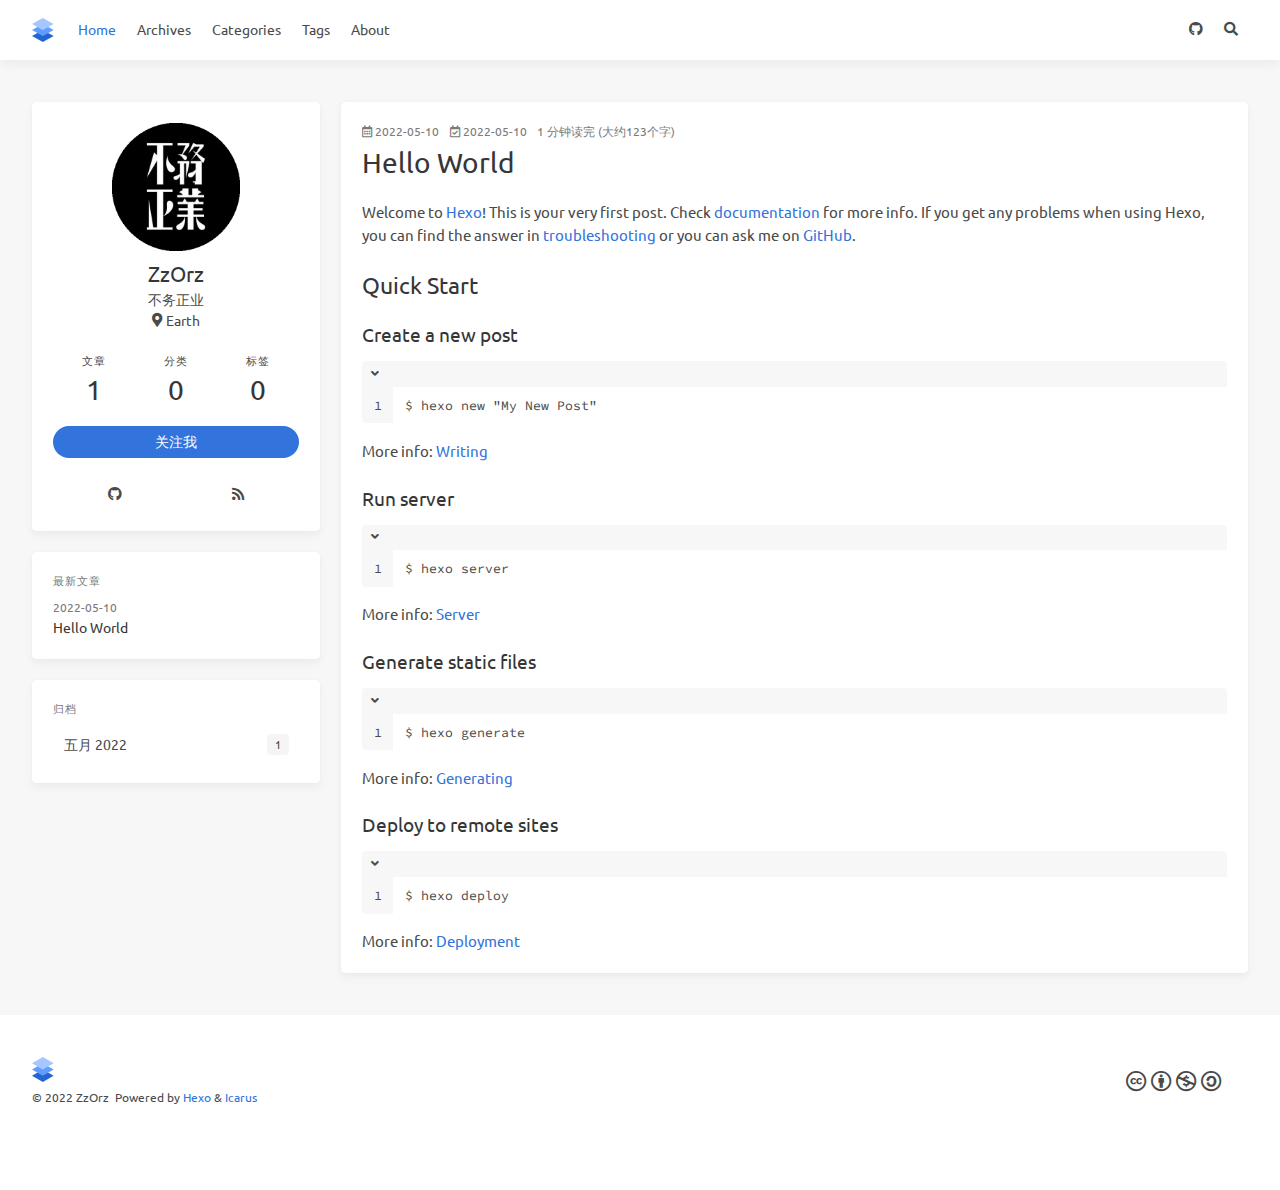
==== index.html @ 0574f5ba "Site updated: 2022-05-11 13:56:56" ====
<!doctype html>
<html lang="zh"><head><meta charset="utf-8"><meta name="viewport" content="width=device-width, initial-scale=1, maximum-scale=1"><meta><title>ZzOrz&#039;s Blog</title><link rel="manifest" href="/manifest.json"><meta name="application-name" content="ZzOrz&#039;s Blog"><meta name="msapplication-TileImage" content="/img/favicon.svg"><meta name="apple-mobile-web-app-capable" content="yes"><meta name="apple-mobile-web-app-title" content="ZzOrz&#039;s Blog"><meta name="apple-mobile-web-app-status-bar-style" content="default"><meta property="og:type" content="blog"><meta property="og:title" content="ZzOrz&#039;s Blog"><meta property="og:url" content="https://0xzzorz.github.io/"><meta property="og:site_name" content="ZzOrz&#039;s Blog"><meta property="og:locale" content="zh_CN"><meta property="og:image" content="https://0xzzorz.github.io/img/og_image.png"><meta property="article:author" content="ZzOrz"><meta property="twitter:card" content="summary"><meta property="twitter:image" content="/img/og_image.png"><script type="application/ld+json">{"@context":"https://schema.org","@type":"BlogPosting","mainEntityOfPage":{"@type":"WebPage","@id":"https://0xZzOrz.github.io"},"headline":"ZzOrz's Blog","image":["https://0xzzorz.github.io/img/og_image.png"],"author":{"@type":"Person","name":"ZzOrz"},"publisher":{"@type":"Organization","name":"ZzOrz's Blog","logo":{"@type":"ImageObject","url":"https://0xzzorz.github.io/img/logo.svg"}},"description":""}</script><link rel="icon" href="/img/favicon.svg"><link rel="stylesheet" href="https://cdnjs.loli.net/ajax/libs/font-awesome/5.15.2/css/all.min.css"><link rel="stylesheet" href="https://cdnjs.loli.net/ajax/libs/highlight.js/9.12.0/styles/atom-one-light.min.css"><link rel="stylesheet" href="https://fonts.loli.net/css2?family=Ubuntu:wght@400;600&amp;family=Source+Code+Pro"><link rel="stylesheet" href="/css/default.css"><style>body>.footer,body>.navbar,body>.section{opacity:0}</style><!--!--><!--!--><!--!--><!--!--><link rel="stylesheet" href="https://cdnjs.loli.net/ajax/libs/cookieconsent/3.1.1/cookieconsent.min.css"><link rel="stylesheet" href="https://cdnjs.loli.net/ajax/libs/lightgallery/1.10.0/css/lightgallery.min.css"><link rel="stylesheet" href="https://cdnjs.loli.net/ajax/libs/justifiedGallery/3.8.1/css/justifiedGallery.min.css"><!--!--><!--!--><style>.pace{-webkit-pointer-events:none;pointer-events:none;-webkit-user-select:none;-moz-user-select:none;user-select:none}.pace-inactive{display:none}.pace .pace-progress{background:#3273dc;position:fixed;z-index:2000;top:0;right:100%;width:100%;height:2px}</style><script src="https://cdnjs.loli.net/ajax/libs/pace/1.2.4/pace.min.js"></script><!--!--><!--!--><!-- hexo injector head_end start --><script>
  (function () {
      function switchTab() {
          if (!location.hash) {
            return;
          }
          Array
              .from(document.querySelectorAll('.tab-content'))
              .forEach($tab => {
                  $tab.classList.add('is-hidden');
              });
          Array
              .from(document.querySelectorAll('.tabs li'))
              .forEach($tab => {
                  $tab.classList.remove('is-active');
              });
          const $activeTab = document.querySelector(location.hash);
          if ($activeTab) {
              $activeTab.classList.remove('is-hidden');
          }
          const $tabMenu = document.querySelector(`a[href="${location.hash}"]`);
          if ($tabMenu) {
              $tabMenu.parentElement.classList.add('is-active');
          }
      }
      switchTab();
      window.addEventListener('hashchange', switchTab, false);
  })();
  </script><!-- hexo injector head_end end --><meta name="generator" content="Hexo 6.1.0"></head><body class="is-3-column"><nav class="navbar navbar-main"><div class="container navbar-container"><div class="navbar-brand justify-content-center"><a class="navbar-item navbar-logo" href="/"><img src="/img/logo.svg" alt="ZzOrz&#039;s Blog" height="28"></a></div><div class="navbar-menu"><div class="navbar-start"><a class="navbar-item is-active" href="/">Home</a><a class="navbar-item" href="/archives">Archives</a><a class="navbar-item" href="/categories">Categories</a><a class="navbar-item" href="/tags">Tags</a><a class="navbar-item" href="/about">About</a></div><div class="navbar-end"><a class="navbar-item" target="_blank" rel="noopener" title="Download on GitHub" href="https://github.com/0xZzOrz"><i class="fab fa-github"></i></a><a class="navbar-item search" title="搜索" href="javascript:;"><i class="fas fa-search"></i></a></div></div></div></nav><section class="section"><div class="container"><div class="columns"><div class="column order-2 column-main is-8-tablet is-8-desktop is-9-widescreen"><div class="card"><article class="card-content article" role="article"><div class="article-meta is-size-7 is-uppercase level is-mobile"><div class="level-left"><span class="level-item"><i class="far fa-calendar-alt"> </i><time dateTime="${date_xml(page.date)}" title="${date_xml(page.date)}">2022-05-10</time></span><span class="level-item is-hidden-mobile"><i class="far fa-calendar-check"> </i><time dateTime="${date_xml(page.updated)}" title="${date_xml(page.updated)}">2022-05-10</time></span><span class="level-item">1 分钟读完 (大约123个字)</span></div></div><h1 class="title is-3 is-size-4-mobile"><a class="link-muted" href="/2022/05/10/hello-world/">Hello World</a></h1><div class="content"><p>Welcome to <a target="_blank" rel="noopener" href="https://hexo.io/">Hexo</a>! This is your very first post. Check <a target="_blank" rel="noopener" href="https://hexo.io/docs/">documentation</a> for more info. If you get any problems when using Hexo, you can find the answer in <a target="_blank" rel="noopener" href="https://hexo.io/docs/troubleshooting.html">troubleshooting</a> or you can ask me on <a target="_blank" rel="noopener" href="https://github.com/hexojs/hexo/issues">GitHub</a>.</p>
<h2 id="Quick-Start"><a href="#Quick-Start" class="headerlink" title="Quick Start"></a>Quick Start</h2><h3 id="Create-a-new-post"><a href="#Create-a-new-post" class="headerlink" title="Create a new post"></a>Create a new post</h3><figure class="highlight bash"><table><tr><td class="gutter"><pre><span class="line">1</span><br></pre></td><td class="code"><pre><span class="line">$ hexo new <span class="string">&quot;My New Post&quot;</span></span><br></pre></td></tr></table></figure>

<p>More info: <a target="_blank" rel="noopener" href="https://hexo.io/docs/writing.html">Writing</a></p>
<h3 id="Run-server"><a href="#Run-server" class="headerlink" title="Run server"></a>Run server</h3><figure class="highlight bash"><table><tr><td class="gutter"><pre><span class="line">1</span><br></pre></td><td class="code"><pre><span class="line">$ hexo server</span><br></pre></td></tr></table></figure>

<p>More info: <a target="_blank" rel="noopener" href="https://hexo.io/docs/server.html">Server</a></p>
<h3 id="Generate-static-files"><a href="#Generate-static-files" class="headerlink" title="Generate static files"></a>Generate static files</h3><figure class="highlight bash"><table><tr><td class="gutter"><pre><span class="line">1</span><br></pre></td><td class="code"><pre><span class="line">$ hexo generate</span><br></pre></td></tr></table></figure>

<p>More info: <a target="_blank" rel="noopener" href="https://hexo.io/docs/generating.html">Generating</a></p>
<h3 id="Deploy-to-remote-sites"><a href="#Deploy-to-remote-sites" class="headerlink" title="Deploy to remote sites"></a>Deploy to remote sites</h3><figure class="highlight bash"><table><tr><td class="gutter"><pre><span class="line">1</span><br></pre></td><td class="code"><pre><span class="line">$ hexo deploy</span><br></pre></td></tr></table></figure>

<p>More info: <a target="_blank" rel="noopener" href="https://hexo.io/docs/one-command-deployment.html">Deployment</a></p>
</div></article></div></div><div class="column column-left is-4-tablet is-4-desktop is-3-widescreen  order-1"><div class="card widget" data-type="profile"><div class="card-content"><nav class="level"><div class="level-item has-text-centered flex-shrink-1"><div><figure class="image is-128x128 mx-auto mb-2"><img class="avatar" src="/img/avatar.png" alt="ZzOrz"></figure><p class="title is-size-4 is-block" style="line-height:inherit;">ZzOrz</p><p class="is-size-6 is-block">不务正业</p><p class="is-size-6 is-flex justify-content-center"><i class="fas fa-map-marker-alt mr-1"></i><span>Earth</span></p></div></div></nav><nav class="level is-mobile"><div class="level-item has-text-centered is-marginless"><div><p class="heading">文章</p><a href="/archives"><p class="title">1</p></a></div></div><div class="level-item has-text-centered is-marginless"><div><p class="heading">分类</p><a href="/categories"><p class="title">0</p></a></div></div><div class="level-item has-text-centered is-marginless"><div><p class="heading">标签</p><a href="/tags"><p class="title">0</p></a></div></div></nav><div class="level"><a class="level-item button is-primary is-rounded" href="https://github.com/ppoffice" target="_blank" rel="noopener">关注我</a></div><div class="level is-mobile is-multiline"><a class="level-item button is-transparent is-marginless" target="_blank" rel="noopener" title="Github" href="https://github.com/ppoffice"><i class="fab fa-github"></i></a><a class="level-item button is-transparent is-marginless" target="_blank" rel="noopener" title="RSS" href="/"><i class="fas fa-rss"></i></a></div></div></div><!--!--><!--!--><div class="card widget" data-type="recent-posts"><div class="card-content"><h3 class="menu-label">最新文章</h3><article class="media"><div class="media-content"><p class="date"><time dateTime="2022-05-10T03:17:18.511Z">2022-05-10</time></p><p class="title"><a href="/2022/05/10/hello-world/">Hello World</a></p></div></article></div></div><div class="card widget" data-type="archives"><div class="card-content"><div class="menu"><h3 class="menu-label">归档</h3><ul class="menu-list"><li><a class="level is-mobile" href="/archives/2022/05/"><span class="level-start"><span class="level-item">五月 2022</span></span><span class="level-end"><span class="level-item tag">1</span></span></a></li></ul></div></div></div><!--!--></div><!--!--></div></div></section><footer class="footer"><div class="container"><div class="level"><div class="level-start"><a class="footer-logo is-block mb-2" href="/"><img src="/img/logo.svg" alt="ZzOrz&#039;s Blog" height="28"></a><p class="is-size-7"><span>&copy; 2022 ZzOrz</span>  Powered by <a href="https://hexo.io/" target="_blank" rel="noopener">Hexo</a> &amp; <a href="https://github.com/ppoffice/hexo-theme-icarus" target="_blank" rel="noopener">Icarus</a></p></div><div class="level-end"><div class="field has-addons"><p class="control"><a class="button is-transparent is-large" target="_blank" rel="noopener" title="CC BY-NC-SA 4.0" href="https://creativecommons.org/licenses/by-nc-sa/4.0/"><i class="fab fa-creative-commons"></i> <i class="fab fa-creative-commons-by"></i> <i class="fab fa-creative-commons-nc"></i> <i class="fab fa-creative-commons-sa"></i> </a></p></div></div></div></div></footer><script src="https://cdnjs.loli.net/ajax/libs/jquery/3.3.1/jquery.min.js"></script><script src="https://cdnjs.loli.net/ajax/libs/moment.js/2.22.2/moment-with-locales.min.js"></script><script src="https://cdnjs.loli.net/ajax/libs/clipboard.js/2.0.4/clipboard.min.js" defer></script><script>moment.locale("zh-CN");</script><script>var IcarusThemeSettings = {
            article: {
                highlight: {
                    clipboard: true,
                    fold: 'unfolded'
                }
            }
        };</script><script src="/js/column.js"></script><script src="/js/animation.js"></script><a id="back-to-top" title="回到顶端" href="javascript:;"><i class="fas fa-chevron-up"></i></a><script src="/js/back_to_top.js" defer></script><!--!--><!--!--><!--!--><script src="https://cdnjs.loli.net/ajax/libs/cookieconsent/3.1.1/cookieconsent.min.js" defer></script><script>window.addEventListener("load", () => {
      window.cookieconsent.initialise({
        type: "info",
        theme: "edgeless",
        static: false,
        position: "bottom-left",
        content: {
          message: "此网站使用Cookie来改善您的体验。",
          dismiss: "知道了！",
          allow: "允许使用Cookie",
          deny: "拒绝",
          link: "了解更多",
          policy: "Cookie政策",
          href: "https://www.cookiesandyou.com/",
        },
        palette: {
          popup: {
            background: "#edeff5",
            text: "#838391"
          },
          button: {
            background: "#4b81e8"
          },
        },
      });
    });</script><script src="https://cdnjs.loli.net/ajax/libs/lightgallery/1.10.0/js/lightgallery.min.js" defer></script><script src="https://cdnjs.loli.net/ajax/libs/justifiedGallery/3.8.1/js/jquery.justifiedGallery.min.js" defer></script><script>window.addEventListener("load", () => {
            if (typeof $.fn.lightGallery === 'function') {
                $('.article').lightGallery({ selector: '.gallery-item' });
            }
            if (typeof $.fn.justifiedGallery === 'function') {
                if ($('.justified-gallery > p > .gallery-item').length) {
                    $('.justified-gallery > p > .gallery-item').unwrap();
                }
                $('.justified-gallery').justifiedGallery();
            }
        });</script><!--!--><!--!--><!--!--><!--!--><!--!--><script src="/js/main.js" defer></script><div class="searchbox"><div class="searchbox-container"><div class="searchbox-header"><div class="searchbox-input-container"><input class="searchbox-input" type="text" placeholder="想要查找什么..."></div><a class="searchbox-close" href="javascript:;">×</a></div><div class="searchbox-body"></div></div></div><script src="/js/insight.js" defer></script><script>document.addEventListener('DOMContentLoaded', function () {
            loadInsight({"contentUrl":"/content.json"}, {"hint":"想要查找什么...","untitled":"(无标题)","posts":"文章","pages":"页面","categories":"分类","tags":"标签"});
        });</script></body></html>
---- css/default.css ----
@-moz-keyframes spinAround {
  from {
    transform: rotate(0deg);
  }
  to {
    transform: rotate(359deg);
  }
}
@-webkit-keyframes spinAround {
  from {
    transform: rotate(0deg);
  }
  to {
    transform: rotate(359deg);
  }
}
@-o-keyframes spinAround {
  from {
    transform: rotate(0deg);
  }
  to {
    transform: rotate(359deg);
  }
}
@keyframes spinAround {
  from {
    transform: rotate(0deg);
  }
  to {
    transform: rotate(359deg);
  }
}
.is-unselectable,
.breadcrumb,
.modal-close,
.pagination-previous,
.pagination-next,
.pagination-link,
.pagination-ellipsis,
.tabs,
.button,
.delete,
.file {
  -webkit-touch-callout: none;
  -webkit-user-select: none;
  -moz-user-select: none;
  -ms-user-select: none;
  user-select: none;
}
.navbar-link:not(.is-arrowless)::after,
.select:not(.is-multiple):not(.is-loading)::after {
  border: 3px solid transparent;
  border-radius: 2px;
  border-right: 0;
  border-top: 0;
  content: " ";
  display: block;
  height: 0.625em;
  margin-top: -0.4375em;
  pointer-events: none;
  position: absolute;
  top: 50%;
  transform: rotate(-45deg);
  transform-origin: center;
  width: 0.625em;
}
.breadcrumb:not(:last-child),
.level:not(:last-child),
.list:not(:last-child),
.message:not(:last-child),
.pagination:not(:last-child),
.tabs:not(:last-child),
.box:not(:last-child),
.content:not(:last-child),
.notification:not(:last-child),
.progress:not(:last-child),
.table:not(:last-child),
.table-container:not(:last-child),
.title:not(:last-child),
.subtitle:not(:last-child),
.block:not(:last-child),
.highlight:not(:last-child) {
  margin-bottom: 1.5rem;
}
.modal-close,
.delete {
  -moz-appearance: none;
  -webkit-appearance: none;
  background-color: rgba(10,10,10,0.2);
  border: none;
  border-radius: 290486px;
  cursor: pointer;
  pointer-events: auto;
  display: inline-block;
  flex-grow: 0;
  flex-shrink: 0;
  font-size: 0;
  height: 20px;
  max-height: 20px;
  max-width: 20px;
  min-height: 20px;
  min-width: 20px;
  outline: none;
  position: relative;
  vertical-align: top;
  width: 20px;
}
.modal-close::before,
.delete::before,
.modal-close::after,
.delete::after {
  background-color: #fff;
  content: "";
  display: block;
  left: 50%;
  position: absolute;
  top: 50%;
  transform: translateX(-50%) translateY(-50%) rotate(45deg);
  transform-origin: center center;
}
.modal-close::before,
.delete::before {
  height: 2px;
  width: 50%;
}
.modal-close::after,
.delete::after {
  height: 50%;
  width: 2px;
}
.modal-close:hover,
.delete:hover,
.modal-close:focus,
.delete:focus {
  background-color: rgba(10,10,10,0.3);
}
.modal-close:active,
.delete:active {
  background-color: rgba(10,10,10,0.4);
}
.modal-close.is-small,
.delete.is-small {
  height: 16px;
  max-height: 16px;
  max-width: 16px;
  min-height: 16px;
  min-width: 16px;
  width: 16px;
}
.modal-close.is-medium,
.delete.is-medium {
  height: 24px;
  max-height: 24px;
  max-width: 24px;
  min-height: 24px;
  min-width: 24px;
  width: 24px;
}
.modal-close.is-large,
.delete.is-large {
  height: 32px;
  max-height: 32px;
  max-width: 32px;
  min-height: 32px;
  min-width: 32px;
  width: 32px;
}
.button.is-loading::after,
.loader,
.select.is-loading::after,
.control.is-loading::after {
  animation: spinAround 500ms infinite linear;
  border: 2px solid #dbdbdb;
  border-radius: 290486px;
  border-right-color: transparent;
  border-top-color: transparent;
  content: "";
  display: block;
  height: 1em;
  position: relative;
  width: 1em;
}
.is-overlay,
.modal,
.modal-background,
.image.is-square img,
.image.is-1by1 img,
.image.is-5by4 img,
.image.is-4by3 img,
.image.is-3by2 img,
.image.is-5by3 img,
.image.is-16by9 img,
.image.is-2by1 img,
.image.is-3by1 img,
.image.is-4by5 img,
.image.is-3by4 img,
.image.is-2by3 img,
.image.is-3by5 img,
.image.is-9by16 img,
.image.is-1by2 img,
.image.is-1by3 img,
.image.is-square .has-ratio,
.image.is-1by1 .has-ratio,
.image.is-5by4 .has-ratio,
.image.is-4by3 .has-ratio,
.image.is-3by2 .has-ratio,
.image.is-5by3 .has-ratio,
.image.is-16by9 .has-ratio,
.image.is-2by1 .has-ratio,
.image.is-3by1 .has-ratio,
.image.is-4by5 .has-ratio,
.image.is-3by4 .has-ratio,
.image.is-2by3 .has-ratio,
.image.is-3by5 .has-ratio,
.image.is-9by16 .has-ratio,
.image.is-1by2 .has-ratio,
.image.is-1by3 .has-ratio,
.hero-video {
  bottom: 0;
  left: 0;
  position: absolute;
  right: 0;
  top: 0;
}
.pagination-previous,
.pagination-next,
.pagination-link,
.pagination-ellipsis,
.button,
.input,
.textarea,
.select select,
.file-cta,
.file-name {
  -moz-appearance: none;
  -webkit-appearance: none;
  align-items: center;
  border: 1px solid transparent;
  border-radius: 4px;
  box-shadow: none;
  display: inline-flex;
  font-size: 1rem;
  height: 2.25em;
  justify-content: flex-start;
  line-height: 1.5;
  padding-bottom: calc(0.5em - 1px);
  padding-left: calc(0.75em - 1px);
  padding-right: calc(0.75em - 1px);
  padding-top: calc(0.5em - 1px);
  position: relative;
  vertical-align: top;
}
.pagination-previous:focus,
.pagination-next:focus,
.pagination-link:focus,
.pagination-ellipsis:focus,
.button:focus,
.input:focus,
.textarea:focus,
.select select:focus,
.file-cta:focus,
.file-name:focus,
.pagination-previous.is-focused,
.pagination-next.is-focused,
.pagination-link.is-focused,
.pagination-ellipsis.is-focused,
.button.is-focused,
.input.is-focused,
.textarea.is-focused,
.select select.is-focused,
.file-cta.is-focused,
.file-name.is-focused,
.pagination-previous:active,
.pagination-next:active,
.pagination-link:active,
.pagination-ellipsis:active,
.button:active,
.input:active,
.textarea:active,
.select select:active,
.file-cta:active,
.file-name:active,
.pagination-previous.is-active,
.pagination-next.is-active,
.pagination-link.is-active,
.pagination-ellipsis.is-active,
.button.is-active,
.input.is-active,
.textarea.is-active,
.select select.is-active,
.file-cta.is-active,
.file-name.is-active {
  outline: none;
}
.pagination-previous[disabled],
.pagination-next[disabled],
.pagination-link[disabled],
.pagination-ellipsis[disabled],
.button[disabled],
.input[disabled],
.textarea[disabled],
.select select[disabled],
.file-cta[disabled],
.file-name[disabled],
fieldset[disabled] .pagination-previous,
fieldset[disabled] .pagination-next,
fieldset[disabled] .pagination-link,
fieldset[disabled] .pagination-ellipsis,
fieldset[disabled] .button,
fieldset[disabled] .input,
fieldset[disabled] .textarea,
fieldset[disabled] .select select,
fieldset[disabled] .file-cta,
fieldset[disabled] .file-name {
  cursor: not-allowed;
}
/* minireset.css v0.0.6 | MIT License | github.com/jgthms/minireset.css */
html,
body,
p,
ol,
ul,
li,
dl,
dt,
dd,
blockquote,
figure,
fieldset,
legend,
textarea,
pre,
iframe,
hr,
h1,
h2,
h3,
h4,
h5,
h6 {
  margin: 0;
  padding: 0;
}
h1,
h2,
h3,
h4,
h5,
h6 {
  font-size: 100%;
  font-weight: normal;
}
ul {
  list-style: none;
}
button,
input,
select,
textarea {
  margin: 0;
}
html {
  box-sizing: border-box;
}
*,
*::before,
*::after {
  box-sizing: inherit;
}
img,
video {
  height: auto;
  max-width: 100%;
}
iframe {
  border: 0;
}
table {
  border-collapse: collapse;
  border-spacing: 0;
}
td,
th {
  padding: 0;
}
td:not([align]),
th:not([align]) {
  text-align: left;
}
html {
  background-color: #f7f7f7;
  font-size: 14px;
  -moz-osx-font-smoothing: grayscale;
  -webkit-font-smoothing: antialiased;
  min-width: 300px;
  overflow-x: hidden;
  overflow-y: scroll;
  text-rendering: optimizeLegibility;
  text-size-adjust: 100%;
}
article,
aside,
figure,
footer,
header,
hgroup,
section {
  display: block;
}
body,
button,
input,
select,
textarea {
  font-family: Ubuntu, Roboto, 'Open Sans', 'Microsoft YaHei', sans-serif;
}
code,
pre {
  -moz-osx-font-smoothing: auto;
  -webkit-font-smoothing: auto;
  font-family: 'Source Code Pro', monospace, 'Microsoft YaHei';
}
body {
  color: #4a4a4a;
  font-size: 1em;
  font-weight: 400;
  line-height: 1.5;
}
a {
  color: #3273dc;
  cursor: pointer;
  text-decoration: none;
}
a strong {
  color: currentColor;
}
a:hover {
  color: #363636;
}
code {
  background-color: #f5f5f5;
  color: #f14668;
  font-size: 0.875em;
  font-weight: normal;
  padding: 0.25em 0.5em 0.25em;
}
hr {
  background-color: #f5f5f5;
  border: none;
  display: block;
  height: 2px;
  margin: 1.5rem 0;
}
img {
  height: auto;
  max-width: 100%;
}
input[type="checkbox"],
input[type="radio"] {
  vertical-align: baseline;
}
small {
  font-size: 0.875em;
}
span {
  font-style: inherit;
  font-weight: inherit;
}
strong {
  color: #363636;
  font-weight: 700;
}
fieldset {
  border: none;
}
pre {
  -webkit-overflow-scrolling: touch;
  background-color: #f5f5f5;
  color: #4a4a4a;
  font-size: 0.875em;
  overflow-x: auto;
  padding: 1.25rem 1.5rem;
  white-space: pre;
  word-wrap: normal;
}
pre code {
  background-color: transparent;
  color: currentColor;
  font-size: 1em;
  padding: 0;
}
table td,
table th {
  vertical-align: top;
}
table td:not([align]),
table th:not([align]) {
  text-align: left;
}
table th {
  color: #363636;
}
.is-clearfix::after {
  clear: both;
  content: " ";
  display: table;
}
.is-pulled-left {
  float: left !important;
}
.is-pulled-right {
  float: right !important;
}
.is-clipped {
  overflow: hidden !important;
}
.is-size-1 {
  font-size: 3rem !important;
}
.is-size-2 {
  font-size: 2.5rem !important;
}
.is-size-3 {
  font-size: 2rem !important;
}
.is-size-4 {
  font-size: 1.5rem !important;
}
.is-size-5 {
  font-size: 1.25rem !important;
}
.is-size-6,
article.media .title {
  font-size: 1rem !important;
}
.is-size-7,
article.media .date,
article.media .categories,
.article-licensing .licensing-title a,
.article-licensing .licensing-meta h6 {
  font-size: 0.85rem !important;
}
@media screen and (max-width: 768px) {
  .is-size-1-mobile {
    font-size: 3rem !important;
  }
  .is-size-2-mobile {
    font-size: 2.5rem !important;
  }
  .is-size-3-mobile {
    font-size: 2rem !important;
  }
  .is-size-4-mobile {
    font-size: 1.5rem !important;
  }
  .is-size-5-mobile {
    font-size: 1.25rem !important;
  }
  .is-size-6-mobile {
    font-size: 1rem !important;
  }
  .is-size-7-mobile {
    font-size: 0.85rem !important;
  }
}
@media screen and (min-width: 769px), print {
  .is-size-1-tablet {
    font-size: 3rem !important;
  }
  .is-size-2-tablet {
    font-size: 2.5rem !important;
  }
  .is-size-3-tablet {
    font-size: 2rem !important;
  }
  .is-size-4-tablet {
    font-size: 1.5rem !important;
  }
  .is-size-5-tablet {
    font-size: 1.25rem !important;
  }
  .is-size-6-tablet {
    font-size: 1rem !important;
  }
  .is-size-7-tablet {
    font-size: 0.85rem !important;
  }
}
@media screen and (max-width: 1087px) {
  .is-size-1-touch {
    font-size: 3rem !important;
  }
  .is-size-2-touch {
    font-size: 2.5rem !important;
  }
  .is-size-3-touch {
    font-size: 2rem !important;
  }
  .is-size-4-touch {
    font-size: 1.5rem !important;
  }
  .is-size-5-touch {
    font-size: 1.25rem !important;
  }
  .is-size-6-touch {
    font-size: 1rem !important;
  }
  .is-size-7-touch {
    font-size: 0.85rem !important;
  }
}
@media screen and (min-width: 1088px) {
  .is-size-1-desktop {
    font-size: 3rem !important;
  }
  .is-size-2-desktop {
    font-size: 2.5rem !important;
  }
  .is-size-3-desktop {
    font-size: 2rem !important;
  }
  .is-size-4-desktop {
    font-size: 1.5rem !important;
  }
  .is-size-5-desktop {
    font-size: 1.25rem !important;
  }
  .is-size-6-desktop {
    font-size: 1rem !important;
  }
  .is-size-7-desktop {
    font-size: 0.85rem !important;
  }
}
@media screen and (min-width: 1280px) {
  .is-size-1-widescreen {
    font-size: 3rem !important;
  }
  .is-size-2-widescreen {
    font-size: 2.5rem !important;
  }
  .is-size-3-widescreen {
    font-size: 2rem !important;
  }
  .is-size-4-widescreen {
    font-size: 1.5rem !important;
  }
  .is-size-5-widescreen {
    font-size: 1.25rem !important;
  }
  .is-size-6-widescreen {
    font-size: 1rem !important;
  }
  .is-size-7-widescreen {
    font-size: 0.85rem !important;
  }
}
@media screen and (min-width: 1472px) {
  .is-size-1-fullhd {
    font-size: 3rem !important;
  }
  .is-size-2-fullhd {
    font-size: 2.5rem !important;
  }
  .is-size-3-fullhd {
    font-size: 2rem !important;
  }
  .is-size-4-fullhd {
    font-size: 1.5rem !important;
  }
  .is-size-5-fullhd {
    font-size: 1.25rem !important;
  }
  .is-size-6-fullhd {
    font-size: 1rem !important;
  }
  .is-size-7-fullhd {
    font-size: 0.85rem !important;
  }
}
.has-text-centered {
  text-align: center !important;
}
.has-text-justified {
  text-align: justify !important;
}
.has-text-left {
  text-align: left !important;
}
.has-text-right {
  text-align: right !important;
}
@media screen and (max-width: 768px) {
  .has-text-centered-mobile {
    text-align: center !important;
  }
}
@media screen and (min-width: 769px), print {
  .has-text-centered-tablet {
    text-align: center !important;
  }
}
@media screen and (min-width: 769px) and (max-width: 1087px) {
  .has-text-centered-tablet-only {
    text-align: center !important;
  }
}
@media screen and (max-width: 1087px) {
  .has-text-centered-touch {
    text-align: center !important;
  }
}
@media screen and (min-width: 1088px) {
  .has-text-centered-desktop {
    text-align: center !important;
  }
}
@media screen and (min-width: 1088px) and (max-width: 1279px) {
  .has-text-centered-desktop-only {
    text-align: center !important;
  }
}
@media screen and (min-width: 1280px) {
  .has-text-centered-widescreen {
    text-align: center !important;
  }
}
@media screen and (min-width: 1280px) and (max-width: 1471px) {
  .has-text-centered-widescreen-only {
    text-align: center !important;
  }
}
@media screen and (min-width: 1472px) {
  .has-text-centered-fullhd {
    text-align: center !important;
  }
}
@media screen and (max-width: 768px) {
  .has-text-justified-mobile {
    text-align: justify !important;
  }
}
@media screen and (min-width: 769px), print {
  .has-text-justified-tablet {
    text-align: justify !important;
  }
}
@media screen and (min-width: 769px) and (max-width: 1087px) {
  .has-text-justified-tablet-only {
    text-align: justify !important;
  }
}
@media screen and (max-width: 1087px) {
  .has-text-justified-touch {
    text-align: justify !important;
  }
}
@media screen and (min-width: 1088px) {
  .has-text-justified-desktop {
    text-align: justify !important;
  }
}
@media screen and (min-width: 1088px) and (max-width: 1279px) {
  .has-text-justified-desktop-only {
    text-align: justify !important;
  }
}
@media screen and (min-width: 1280px) {
  .has-text-justified-widescreen {
    text-align: justify !important;
  }
}
@media screen and (min-width: 1280px) and (max-width: 1471px) {
  .has-text-justified-widescreen-only {
    text-align: justify !important;
  }
}
@media screen and (min-width: 1472px) {
  .has-text-justified-fullhd {
    text-align: justify !important;
  }
}
@media screen and (max-width: 768px) {
  .has-text-left-mobile {
    text-align: left !important;
  }
}
@media screen and (min-width: 769px), print {
  .has-text-left-tablet {
    text-align: left !important;
  }
}
@media screen and (min-width: 769px) and (max-width: 1087px) {
  .has-text-left-tablet-only {
    text-align: left !important;
  }
}
@media screen and (max-width: 1087px) {
  .has-text-left-touch {
    text-align: left !important;
  }
}
@media screen and (min-width: 1088px) {
  .has-text-left-desktop {
    text-align: left !important;
  }
}
@media screen and (min-width: 1088px) and (max-width: 1279px) {
  .has-text-left-desktop-only {
    text-align: left !important;
  }
}
@media screen and (min-width: 1280px) {
  .has-text-left-widescreen {
    text-align: left !important;
  }
}
@media screen and (min-width: 1280px) and (max-width: 1471px) {
  .has-text-left-widescreen-only {
    text-align: left !important;
  }
}
@media screen and (min-width: 1472px) {
  .has-text-left-fullhd {
    text-align: left !important;
  }
}
@media screen and (max-width: 768px) {
  .has-text-right-mobile {
    text-align: right !important;
  }
}
@media screen and (min-width: 769px), print {
  .has-text-right-tablet {
    text-align: right !important;
  }
}
@media screen and (min-width: 769px) and (max-width: 1087px) {
  .has-text-right-tablet-only {
    text-align: right !important;
  }
}
@media screen and (max-width: 1087px) {
  .has-text-right-touch {
    text-align: right !important;
  }
}
@media screen and (min-width: 1088px) {
  .has-text-right-desktop {
    text-align: right !important;
  }
}
@media screen and (min-width: 1088px) and (max-width: 1279px) {
  .has-text-right-desktop-only {
    text-align: right !important;
  }
}
@media screen and (min-width: 1280px) {
  .has-text-right-widescreen {
    text-align: right !important;
  }
}
@media screen and (min-width: 1280px) and (max-width: 1471px) {
  .has-text-right-widescreen-only {
    text-align: right !important;
  }
}
@media screen and (min-width: 1472px) {
  .has-text-right-fullhd {
    text-align: right !important;
  }
}
.is-capitalized {
  text-transform: capitalize !important;
}
.is-lowercase {
  text-transform: lowercase !important;
}
.is-uppercase,
article.media .categories {
  text-transform: uppercase !important;
}
.is-italic {
  font-style: italic !important;
}
.has-text-white {
  color: #fff !important;
}
a.has-text-white:hover,
a.has-text-white:focus {
  color: #e6e6e6 !important;
}
.has-background-white {
  background-color: #fff !important;
}
.has-text-black {
  color: #0a0a0a !important;
}
a.has-text-black:hover,
a.has-text-black:focus {
  color: #000 !important;
}
.has-background-black {
  background-color: #0a0a0a !important;
}
.has-text-light {
  color: #f5f5f5 !important;
}
a.has-text-light:hover,
a.has-text-light:focus {
  color: #dbdbdb !important;
}
.has-background-light {
  background-color: #f5f5f5 !important;
}
.has-text-dark {
  color: #363636 !important;
}
a.has-text-dark:hover,
a.has-text-dark:focus {
  color: #1c1c1c !important;
}
.has-background-dark {
  background-color: #363636 !important;
}
.has-text-primary {
  color: #3273dc !important;
}
a.has-text-primary:hover,
a.has-text-primary:focus {
  color: #205bbc !important;
}
.has-background-primary {
  background-color: #3273dc !important;
}
.has-text-link {
  color: #3273dc !important;
}
a.has-text-link:hover,
a.has-text-link:focus {
  color: #205bbc !important;
}
.has-background-link {
  background-color: #3273dc !important;
}
.has-text-info {
  color: #3298dc !important;
}
a.has-text-info:hover,
a.has-text-info:focus {
  color: #207dbc !important;
}
.has-background-info {
  background-color: #3298dc !important;
}
.has-text-success {
  color: #48c774 !important;
}
a.has-text-success:hover,
a.has-text-success:focus {
  color: #34a85c !important;
}
.has-background-success {
  background-color: #48c774 !important;
}
.has-text-warning {
  color: #ffdd57 !important;
}
a.has-text-warning:hover,
a.has-text-warning:focus {
  color: #ffd324 !important;
}
.has-background-warning {
  background-color: #ffdd57 !important;
}
.has-text-danger {
  color: #f14668 !important;
}
a.has-text-danger:hover,
a.has-text-danger:focus {
  color: #ee1742 !important;
}
.has-background-danger {
  background-color: #f14668 !important;
}
.has-text-grey-lightest {
  color: #ededed !important;
}
a.has-text-grey-lightest:hover,
a.has-text-grey-lightest:focus {
  color: #d4d4d4 !important;
}
.has-background-grey-lightest {
  background-color: #ededed !important;
}
.has-text-black-bis {
  color: #121212 !important;
}
.has-background-black-bis {
  background-color: #121212 !important;
}
.has-text-black-ter {
  color: #242424 !important;
}
.has-background-black-ter {
  background-color: #242424 !important;
}
.has-text-grey-darker {
  color: #363636 !important;
}
.has-background-grey-darker {
  background-color: #363636 !important;
}
.has-text-grey-dark {
  color: #4a4a4a !important;
}
.has-background-grey-dark {
  background-color: #4a4a4a !important;
}
.has-text-grey,
.article-licensing .licensing-title a {
  color: #7a7a7a !important;
}
.has-background-grey {
  background-color: #7a7a7a !important;
}
.has-text-grey-light {
  color: #b5b5b5 !important;
}
.has-background-grey-light {
  background-color: #b5b5b5 !important;
}
.has-text-grey-lighter {
  color: #dbdbdb !important;
}
.has-background-grey-lighter {
  background-color: #dbdbdb !important;
}
.has-text-white-ter {
  color: #f5f5f5 !important;
}
.has-background-white-ter {
  background-color: #f5f5f5 !important;
}
.has-text-white-bis {
  color: #fafafa !important;
}
.has-background-white-bis {
  background-color: #fafafa !important;
}
.has-text-weight-light {
  font-weight: 300 !important;
}
.has-text-weight-normal {
  font-weight: 400 !important;
}
.has-text-weight-medium {
  font-weight: 500 !important;
}
.has-text-weight-semibold {
  font-weight: 600 !important;
}
.has-text-weight-bold {
  font-weight: 700 !important;
}
.is-family-primary {
  font-family: Ubuntu, Roboto, 'Open Sans', 'Microsoft YaHei', sans-serif !important;
}
.is-family-secondary {
  font-family: Ubuntu, Roboto, 'Open Sans', 'Microsoft YaHei', sans-serif !important;
}
.is-family-sans-serif {
  font-family: Ubuntu, Roboto, 'Open Sans', 'Microsoft YaHei', sans-serif !important;
}
.is-family-monospace {
  font-family: monospace !important;
}
.is-family-code {
  font-family: 'Source Code Pro', monospace, 'Microsoft YaHei' !important;
}
.is-block {
  display: block !important;
}
@media screen and (max-width: 768px) {
  .is-block-mobile {
    display: block !important;
  }
}
@media screen and (min-width: 769px), print {
  .is-block-tablet {
    display: block !important;
  }
}
@media screen and (min-width: 769px) and (max-width: 1087px) {
  .is-block-tablet-only {
    display: block !important;
  }
}
@media screen and (max-width: 1087px) {
  .is-block-touch {
    display: block !important;
  }
}
@media screen and (min-width: 1088px) {
  .is-block-desktop {
    display: block !important;
  }
}
@media screen and (min-width: 1088px) and (max-width: 1279px) {
  .is-block-desktop-only {
    display: block !important;
  }
}
@media screen and (min-width: 1280px) {
  .is-block-widescreen {
    display: block !important;
  }
}
@media screen and (min-width: 1280px) and (max-width: 1471px) {
  .is-block-widescreen-only {
    display: block !important;
  }
}
@media screen and (min-width: 1472px) {
  .is-block-fullhd {
    display: block !important;
  }
}
.is-flex {
  display: flex !important;
}
@media screen and (max-width: 768px) {
  .is-flex-mobile {
    display: flex !important;
  }
}
@media screen and (min-width: 769px), print {
  .is-flex-tablet {
    display: flex !important;
  }
}
@media screen and (min-width: 769px) and (max-width: 1087px) {
  .is-flex-tablet-only {
    display: flex !important;
  }
}
@media screen and (max-width: 1087px) {
  .is-flex-touch {
    display: flex !important;
  }
}
@media screen and (min-width: 1088px) {
  .is-flex-desktop {
    display: flex !important;
  }
}
@media screen and (min-width: 1088px) and (max-width: 1279px) {
  .is-flex-desktop-only {
    display: flex !important;
  }
}
@media screen and (min-width: 1280px) {
  .is-flex-widescreen {
    display: flex !important;
  }
}
@media screen and (min-width: 1280px) and (max-width: 1471px) {
  .is-flex-widescreen-only {
    display: flex !important;
  }
}
@media screen and (min-width: 1472px) {
  .is-flex-fullhd {
    display: flex !important;
  }
}
.is-inline {
  display: inline !important;
}
@media screen and (max-width: 768px) {
  .is-inline-mobile {
    display: inline !important;
  }
}
@media screen and (min-width: 769px), print {
  .is-inline-tablet {
    display: inline !important;
  }
}
@media screen and (min-width: 769px) and (max-width: 1087px) {
  .is-inline-tablet-only {
    display: inline !important;
  }
}
@media screen and (max-width: 1087px) {
  .is-inline-touch {
    display: inline !important;
  }
}
@media screen and (min-width: 1088px) {
  .is-inline-desktop {
    display: inline !important;
  }
}
@media screen and (min-width: 1088px) and (max-width: 1279px) {
  .is-inline-desktop-only {
    display: inline !important;
  }
}
@media screen and (min-width: 1280px) {
  .is-inline-widescreen {
    display: inline !important;
  }
}
@media screen and (min-width: 1280px) and (max-width: 1471px) {
  .is-inline-widescreen-only {
    display: inline !important;
  }
}
@media screen and (min-width: 1472px) {
  .is-inline-fullhd {
    display: inline !important;
  }
}
.is-inline-block {
  display: inline-block !important;
}
@media screen and (max-width: 768px) {
  .is-inline-block-mobile {
    display: inline-block !important;
  }
}
@media screen and (min-width: 769px), print {
  .is-inline-block-tablet {
    display: inline-block !important;
  }
}
@media screen and (min-width: 769px) and (max-width: 1087px) {
  .is-inline-block-tablet-only {
    display: inline-block !important;
  }
}
@media screen and (max-width: 1087px) {
  .is-inline-block-touch {
    display: inline-block !important;
  }
}
@media screen and (min-width: 1088px) {
  .is-inline-block-desktop {
    display: inline-block !important;
  }
}
@media screen and (min-width: 1088px) and (max-width: 1279px) {
  .is-inline-block-desktop-only {
    display: inline-block !important;
  }
}
@media screen and (min-width: 1280px) {
  .is-inline-block-widescreen {
    display: inline-block !important;
  }
}
@media screen and (min-width: 1280px) and (max-width: 1471px) {
  .is-inline-block-widescreen-only {
    display: inline-block !important;
  }
}
@media screen and (min-width: 1472px) {
  .is-inline-block-fullhd {
    display: inline-block !important;
  }
}
.is-inline-flex {
  display: inline-flex !important;
}
@media screen and (max-width: 768px) {
  .is-inline-flex-mobile {
    display: inline-flex !important;
  }
}
@media screen and (min-width: 769px), print {
  .is-inline-flex-tablet {
    display: inline-flex !important;
  }
}
@media screen and (min-width: 769px) and (max-width: 1087px) {
  .is-inline-flex-tablet-only {
    display: inline-flex !important;
  }
}
@media screen and (max-width: 1087px) {
  .is-inline-flex-touch {
    display: inline-flex !important;
  }
}
@media screen and (min-width: 1088px) {
  .is-inline-flex-desktop {
    display: inline-flex !important;
  }
}
@media screen and (min-width: 1088px) and (max-width: 1279px) {
  .is-inline-flex-desktop-only {
    display: inline-flex !important;
  }
}
@media screen and (min-width: 1280px) {
  .is-inline-flex-widescreen {
    display: inline-flex !important;
  }
}
@media screen and (min-width: 1280px) and (max-width: 1471px) {
  .is-inline-flex-widescreen-only {
    display: inline-flex !important;
  }
}
@media screen and (min-width: 1472px) {
  .is-inline-flex-fullhd {
    display: inline-flex !important;
  }
}
.is-hidden {
  display: none !important;
}
.is-sr-only {
  border: none !important;
  clip: rect(0, 0, 0, 0) !important;
  height: 0.01em !important;
  overflow: hidden !important;
  padding: 0 !important;
  position: absolute !important;
  white-space: nowrap !important;
  width: 0.01em !important;
}
@media screen and (max-width: 768px) {
  .is-hidden-mobile {
    display: none !important;
  }
}
@media screen and (min-width: 769px), print {
  .is-hidden-tablet {
    display: none !important;
  }
}
@media screen and (min-width: 769px) and (max-width: 1087px) {
  .is-hidden-tablet-only {
    display: none !important;
  }
}
@media screen and (max-width: 1087px) {
  .is-hidden-touch {
    display: none !important;
  }
}
@media screen and (min-width: 1088px) {
  .is-hidden-desktop {
    display: none !important;
  }
}
@media screen and (min-width: 1088px) and (max-width: 1279px) {
  .is-hidden-desktop-only {
    display: none !important;
  }
}
@media screen and (min-width: 1280px) {
  .is-hidden-widescreen {
    display: none !important;
  }
}
@media screen and (min-width: 1280px) and (max-width: 1471px) {
  .is-hidden-widescreen-only {
    display: none !important;
  }
}
@media screen and (min-width: 1472px) {
  .is-hidden-fullhd {
    display: none !important;
  }
}
.is-invisible {
  visibility: hidden !important;
}
@media screen and (max-width: 768px) {
  .is-invisible-mobile {
    visibility: hidden !important;
  }
}
@media screen and (min-width: 769px), print {
  .is-invisible-tablet {
    visibility: hidden !important;
  }
}
@media screen and (min-width: 769px) and (max-width: 1087px) {
  .is-invisible-tablet-only {
    visibility: hidden !important;
  }
}
@media screen and (max-width: 1087px) {
  .is-invisible-touch {
    visibility: hidden !important;
  }
}
@media screen and (min-width: 1088px) {
  .is-invisible-desktop {
    visibility: hidden !important;
  }
}
@media screen and (min-width: 1088px) and (max-width: 1279px) {
  .is-invisible-desktop-only {
    visibility: hidden !important;
  }
}
@media screen and (min-width: 1280px) {
  .is-invisible-widescreen {
    visibility: hidden !important;
  }
}
@media screen and (min-width: 1280px) and (max-width: 1471px) {
  .is-invisible-widescreen-only {
    visibility: hidden !important;
  }
}
@media screen and (min-width: 1472px) {
  .is-invisible-fullhd {
    visibility: hidden !important;
  }
}
.is-marginless {
  margin: 0 !important;
}
.is-paddingless {
  padding: 0 !important;
}
.is-radiusless {
  border-radius: 0 !important;
}
.is-shadowless {
  box-shadow: none !important;
}
.is-relative {
  position: relative !important;
}
.breadcrumb {
  font-size: 1rem;
  white-space: nowrap;
}
.breadcrumb a {
  align-items: center;
  color: #3273dc;
  display: flex;
  justify-content: center;
  padding: 0 0.75em;
}
.breadcrumb a:hover {
  color: #363636;
}
.breadcrumb li {
  align-items: center;
  display: flex;
}
.breadcrumb li:first-child a {
  padding-left: 0;
}
.breadcrumb li.is-active a {
  color: #363636;
  cursor: default;
  pointer-events: none;
}
.breadcrumb li + li::before {
  color: #b5b5b5;
  content: "\0002f";
}
.breadcrumb ul,
.breadcrumb ol {
  align-items: flex-start;
  display: flex;
  flex-wrap: wrap;
  justify-content: flex-start;
}
.breadcrumb .icon:first-child {
  margin-right: 0.5em;
}
.breadcrumb .icon:last-child {
  margin-left: 0.5em;
}
.breadcrumb.is-centered ol,
.breadcrumb.is-centered ul {
  justify-content: center;
}
.breadcrumb.is-right ol,
.breadcrumb.is-right ul {
  justify-content: flex-end;
}
.breadcrumb.is-small {
  font-size: 0.75rem;
}
.breadcrumb.is-medium {
  font-size: 1.25rem;
}
.breadcrumb.is-large {
  font-size: 1.5rem;
}
.breadcrumb.has-arrow-separator li + li::before {
  content: "\02192";
}
.breadcrumb.has-bullet-separator li + li::before {
  content: "\02022";
}
.breadcrumb.has-dot-separator li + li::before {
  content: "\000b7";
}
.breadcrumb.has-succeeds-separator li + li::before {
  content: "\0227B";
}
.card {
  background-color: #fff;
  box-shadow: 0 4px 10px rgba(0,0,0,0.05), 0 0 1px rgba(0,0,0,0.1);
  color: #4a4a4a;
  max-width: 100%;
  position: relative;
}
.card-header {
  background-color: transparent;
  align-items: stretch;
  box-shadow: 0 0.125em 0.25em rgba(10,10,10,0.1);
  display: flex;
}
.card-header-title {
  align-items: center;
  color: #363636;
  display: flex;
  flex-grow: 1;
  font-weight: 700;
  padding: 0.75rem 1rem;
}
.card-header-title.is-centered {
  justify-content: center;
}
.card-header-icon {
  align-items: center;
  cursor: pointer;
  display: flex;
  justify-content: center;
  padding: 0.75rem 1rem;
}
.card-image {
  display: block;
  position: relative;
}
.card-content {
  background-color: transparent;
  padding: 1.5rem;
}
.card-footer {
  background-color: transparent;
  border-top: 1px solid #ededed;
  align-items: stretch;
  display: flex;
}
.card-footer-item {
  align-items: center;
  display: flex;
  flex-basis: 0;
  flex-grow: 1;
  flex-shrink: 0;
  justify-content: center;
  padding: 0.75rem;
}
.card-footer-item:not(:last-child) {
  border-right: 1px solid #ededed;
}
.card .media:not(:last-child) {
  margin-bottom: 0.75rem;
}
.dropdown {
  display: inline-flex;
  position: relative;
  vertical-align: top;
}
.dropdown.is-active .dropdown-menu,
.dropdown.is-hoverable:hover .dropdown-menu {
  display: block;
}
.dropdown.is-right .dropdown-menu {
  left: auto;
  right: 0;
}
.dropdown.is-up .dropdown-menu {
  bottom: 100%;
  padding-bottom: 4px;
  padding-top: initial;
  top: auto;
}
.dropdown-menu {
  display: none;
  left: 0;
  min-width: 12rem;
  padding-top: 4px;
  position: absolute;
  top: 100%;
  z-index: 20;
}
.dropdown-content {
  background-color: #fff;
  border-radius: 4px;
  box-shadow: 0 0.5em 1em -0.125em rgba(10,10,10,0.1), 0 0px 0 1px rgba(10,10,10,0.02);
  padding-bottom: 0.5rem;
  padding-top: 0.5rem;
}
.dropdown-item {
  color: #4a4a4a;
  display: block;
  font-size: 0.875rem;
  line-height: 1.5;
  padding: 0.375rem 1rem;
  position: relative;
}
a.dropdown-item,
button.dropdown-item {
  padding-right: 3rem;
  text-align: left;
  white-space: nowrap;
  width: 100%;
}
a.dropdown-item:hover,
button.dropdown-item:hover {
  background-color: #f5f5f5;
  color: #0a0a0a;
}
a.dropdown-item.is-active,
button.dropdown-item.is-active {
  background-color: #3273dc;
  color: #fff;
}
.dropdown-divider {
  background-color: #ededed;
  border: none;
  display: block;
  height: 1px;
  margin: 0.5rem 0;
}
.level {
  align-items: center;
  justify-content: space-between;
}
.level code {
  border-radius: 4px;
}
.level img {
  display: inline-block;
  vertical-align: top;
}
.level.is-mobile {
  display: flex;
}
.level.is-mobile .level-left,
.level.is-mobile .level-right {
  display: flex;
}
.level.is-mobile .level-left + .level-right {
  margin-top: 0;
}
.level.is-mobile .level-item:not(:last-child) {
  margin-bottom: 0;
  margin-right: 0.75rem;
}
.level.is-mobile .level-item:not(.is-narrow) {
  flex-grow: 1;
}
@media screen and (min-width: 769px), print {
  .level {
    display: flex;
  }
  .level > .level-item:not(.is-narrow) {
    flex-grow: 1;
  }
}
.level-item {
  align-items: center;
  display: flex;
  flex-basis: auto;
  flex-grow: 0;
  flex-shrink: 0;
  justify-content: center;
}
.level-item .title,
.level-item .subtitle {
  margin-bottom: 0;
}
@media screen and (max-width: 768px) {
  .level-item:not(:last-child) {
    margin-bottom: 0.75rem;
  }
}
.level-left,
.level-right {
  flex-basis: auto;
  flex-grow: 0;
  flex-shrink: 0;
}
.level-left .level-item.is-flexible,
.level-right .level-item.is-flexible {
  flex-grow: 1;
}
@media screen and (min-width: 769px), print {
  .level-left .level-item:not(:last-child),
  .level-right .level-item:not(:last-child) {
    margin-right: 0.75rem;
  }
}
.level-left {
  align-items: center;
  justify-content: flex-start;
}
@media screen and (max-width: 768px) {
  .level-left + .level-right {
    margin-top: 1.5rem;
  }
}
@media screen and (min-width: 769px), print {
  .level-left {
    display: flex;
  }
}
.level-right {
  align-items: center;
  justify-content: flex-end;
}
@media screen and (min-width: 769px), print {
  .level-right {
    display: flex;
  }
}
.list {
  background-color: #fff;
  border-radius: 4px;
  box-shadow: 0 2px 3px rgba(10,10,10,0.1), 0 0 0 1px rgba(10,10,10,0.1);
}
.list-item {
  display: block;
  padding: 0.5em 1em;
}
.list-item:not(a) {
  color: #4a4a4a;
}
.list-item:first-child {
  border-top-left-radius: 4px;
  border-top-right-radius: 4px;
}
.list-item:last-child {
  border-bottom-left-radius: 4px;
  border-bottom-right-radius: 4px;
}
.list-item:not(:last-child) {
  border-bottom: 1px solid #dbdbdb;
}
.list-item.is-active {
  background-color: #3273dc;
  color: #fff;
}
a.list-item {
  background-color: #f5f5f5;
  cursor: pointer;
}
.media {
  align-items: flex-start;
  display: flex;
  text-align: left;
}
.media .content:not(:last-child) {
  margin-bottom: 0.75rem;
}
.media .media {
  border-top: 1px solid rgba(219,219,219,0.5);
  display: flex;
  padding-top: 0.75rem;
}
.media .media .content:not(:last-child),
.media .media .control:not(:last-child) {
  margin-bottom: 0.5rem;
}
.media .media .media {
  padding-top: 0.5rem;
}
.media .media .media + .media {
  margin-top: 0.5rem;
}
.media + .media {
  border-top: 1px solid rgba(219,219,219,0.5);
  margin-top: 1rem;
  padding-top: 1rem;
}
.media.is-large + .media {
  margin-top: 1.5rem;
  padding-top: 1.5rem;
}
.media-left,
.media-right {
  flex-basis: auto;
  flex-grow: 0;
  flex-shrink: 0;
}
.media-left {
  margin-right: 1rem;
}
.media-right {
  margin-left: 1rem;
}
.media-content {
  flex-basis: auto;
  flex-grow: 1;
  flex-shrink: 1;
  text-align: left;
}
@media screen and (max-width: 768px) {
  .media-content {
    overflow-x: auto;
  }
}
.menu {
  font-size: 1rem;
}
.menu.is-small {
  font-size: 0.75rem;
}
.menu.is-medium {
  font-size: 1.25rem;
}
.menu.is-large {
  font-size: 1.5rem;
}
.menu-list {
  line-height: 1.25;
}
.menu-list a {
  border-radius: 2px;
  color: #4a4a4a;
  display: block;
  padding: 0.5em 0.75em;
}
.menu-list a:hover {
  background-color: #f5f5f5;
  color: #363636;
}
.menu-list a.is-active {
  background-color: #eef3fc;
  color: #3273dc;
}
.menu-list li ul {
  border-left: 1px solid #dbdbdb;
  margin: 0.75em;
  padding-left: 0.75em;
}
.menu-label {
  color: #7a7a7a;
  font-size: 0.75em;
  letter-spacing: 0.1em;
  text-transform: uppercase;
}
.menu-label:not(:first-child) {
  margin-top: 1em;
}
.menu-label:not(:last-child) {
  margin-bottom: 1em;
}
.message {
  background-color: #f5f5f5;
  border-radius: 4px;
  font-size: 1rem;
}
.message strong {
  color: currentColor;
}
.message a:not(.button):not(.tag):not(.dropdown-item) {
  color: currentColor;
  text-decoration: underline;
}
.message.is-small {
  font-size: 0.75rem;
}
.message.is-medium {
  font-size: 1.25rem;
}
.message.is-large {
  font-size: 1.5rem;
}
.message.is-white {
  background-color: #fff;
}
.message.is-white .message-header {
  background-color: #fff;
  color: #0a0a0a;
}
.message.is-white .message-body {
  border-color: #fff;
}
.message.is-black {
  background-color: #fafafa;
}
.message.is-black .message-header {
  background-color: #0a0a0a;
  color: #fff;
}
.message.is-black .message-body {
  border-color: #0a0a0a;
}
.message.is-light {
  background-color: #fafafa;
}
.message.is-light .message-header {
  background-color: #f5f5f5;
  color: rgba(0,0,0,0.7);
}
.message.is-light .message-body {
  border-color: #f5f5f5;
}
.message.is-dark {
  background-color: #fafafa;
}
.message.is-dark .message-header {
  background-color: #363636;
  color: #fff;
}
.message.is-dark .message-body {
  border-color: #363636;
}
.message.is-primary {
  background-color: #eef3fc;
}
.message.is-primary .message-header {
  background-color: #3273dc;
  color: #fff;
}
.message.is-primary .message-body {
  border-color: #3273dc;
  color: #2160c4;
}
.message.is-link {
  background-color: #eef3fc;
}
.message.is-link .message-header {
  background-color: #3273dc;
  color: #fff;
}
.message.is-link .message-body {
  border-color: #3273dc;
  color: #2160c4;
}
.message.is-info {
  background-color: #eef6fc;
}
.message.is-info .message-header {
  background-color: #3298dc;
  color: #fff;
}
.message.is-info .message-body {
  border-color: #3298dc;
  color: #1d72aa;
}
.message.is-success {
  background-color: #effaf3;
}
.message.is-success .message-header {
  background-color: #48c774;
  color: #fff;
}
.message.is-success .message-body {
  border-color: #48c774;
  color: #257942;
}
.message.is-warning {
  background-color: #fffbeb;
}
.message.is-warning .message-header {
  background-color: #ffdd57;
  color: rgba(0,0,0,0.7);
}
.message.is-warning .message-body {
  border-color: #ffdd57;
  color: #947600;
}
.message.is-danger {
  background-color: #feecf0;
}
.message.is-danger .message-header {
  background-color: #f14668;
  color: #fff;
}
.message.is-danger .message-body {
  border-color: #f14668;
  color: #cc0f35;
}
.message.is-grey-lightest {
  background-color: #fafafa;
}
.message.is-grey-lightest .message-header {
  background-color: #ededed;
  color: #363636;
}
.message.is-grey-lightest .message-body {
  border-color: #ededed;
}
.message-header {
  align-items: center;
  background-color: #4a4a4a;
  border-radius: 4px 4px 0 0;
  color: #fff;
  display: flex;
  font-weight: 700;
  justify-content: space-between;
  line-height: 1.25;
  padding: 0.75em 1em;
  position: relative;
}
.message-header .delete {
  flex-grow: 0;
  flex-shrink: 0;
  margin-left: 0.75em;
}
.message-header + .message-body {
  border-width: 0;
  border-top-left-radius: 0;
  border-top-right-radius: 0;
}
.message-body {
  border-color: #dbdbdb;
  border-radius: 4px;
  border-style: solid;
  border-width: 0 0 0 4px;
  color: #4a4a4a;
  padding: 1.25em 1.5em;
}
.message-body code,
.message-body pre {
  background-color: #fff;
}
.message-body pre code {
  background-color: transparent;
}
.modal {
  align-items: center;
  display: none;
  flex-direction: column;
  justify-content: center;
  overflow: hidden;
  position: fixed;
  z-index: 40;
}
.modal.is-active {
  display: flex;
}
.modal-background {
  background-color: rgba(10,10,10,0.86);
}
.modal-content,
.modal-card {
  margin: 0 20px;
  max-height: calc(100vh - 160px);
  overflow: auto;
  position: relative;
  width: 100%;
}
@media screen and (min-width: 769px), print {
  .modal-content,
  .modal-card {
    margin: 0 auto;
    max-height: calc(100vh - 40px);
    width: 640px;
  }
}
.modal-close {
  background: none;
  height: 40px;
  position: fixed;
  right: 20px;
  top: 20px;
  width: 40px;
}
.modal-card {
  display: flex;
  flex-direction: column;
  max-height: calc(100vh - 40px);
  overflow: hidden;
  -ms-overflow-y: visible;
}
.modal-card-head,
.modal-card-foot {
  align-items: center;
  background-color: #f5f5f5;
  display: flex;
  flex-shrink: 0;
  justify-content: flex-start;
  padding: 20px;
  position: relative;
}
.modal-card-head {
  border-bottom: 1px solid #dbdbdb;
  border-top-left-radius: 6px;
  border-top-right-radius: 6px;
}
.modal-card-title {
  color: #363636;
  flex-grow: 1;
  flex-shrink: 0;
  font-size: 1.5rem;
  line-height: 1;
}
.modal-card-foot {
  border-bottom-left-radius: 6px;
  border-bottom-right-radius: 6px;
  border-top: 1px solid #dbdbdb;
}
.modal-card-foot .button:not(:last-child) {
  margin-right: 0.5em;
}
.modal-card-body {
  -webkit-overflow-scrolling: touch;
  background-color: #fff;
  flex-grow: 1;
  flex-shrink: 1;
  overflow: auto;
  padding: 20px;
}
.navbar {
  background-color: #fff;
  min-height: 3.25rem;
  position: relative;
  z-index: 30;
}
.navbar.is-white {
  background-color: #fff;
  color: #0a0a0a;
}
.navbar.is-white .navbar-brand > .navbar-item,
.navbar.is-white .navbar-brand .navbar-link {
  color: #0a0a0a;
}
.navbar.is-white .navbar-brand > a.navbar-item:focus,
.navbar.is-white .navbar-brand .navbar-link:focus,
.navbar.is-white .navbar-brand > a.navbar-item:hover,
.navbar.is-white .navbar-brand .navbar-link:hover,
.navbar.is-white .navbar-brand > a.navbar-item.is-active,
.navbar.is-white .navbar-brand .navbar-link.is-active {
  background-color: #f2f2f2;
  color: #0a0a0a;
}
.navbar.is-white .navbar-brand .navbar-link::after {
  border-color: #0a0a0a;
}
.navbar.is-white .navbar-burger {
  color: #0a0a0a;
}
@media screen and (min-width: 1088px) {
  .navbar.is-white .navbar-start > .navbar-item,
  .navbar.is-white .navbar-end > .navbar-item,
  .navbar.is-white .navbar-start .navbar-link,
  .navbar.is-white .navbar-end .navbar-link {
    color: #0a0a0a;
  }
  .navbar.is-white .navbar-start > a.navbar-item:focus,
  .navbar.is-white .navbar-end > a.navbar-item:focus,
  .navbar.is-white .navbar-start .navbar-link:focus,
  .navbar.is-white .navbar-end .navbar-link:focus,
  .navbar.is-white .navbar-start > a.navbar-item:hover,
  .navbar.is-white .navbar-end > a.navbar-item:hover,
  .navbar.is-white .navbar-start .navbar-link:hover,
  .navbar.is-white .navbar-end .navbar-link:hover,
  .navbar.is-white .navbar-start > a.navbar-item.is-active,
  .navbar.is-white .navbar-end > a.navbar-item.is-active,
  .navbar.is-white .navbar-start .navbar-link.is-active,
  .navbar.is-white .navbar-end .navbar-link.is-active {
    background-color: #f2f2f2;
    color: #0a0a0a;
  }
  .navbar.is-white .navbar-start .navbar-link::after,
  .navbar.is-white .navbar-end .navbar-link::after {
    border-color: #0a0a0a;
  }
  .navbar.is-white .navbar-item.has-dropdown:focus .navbar-link,
  .navbar.is-white .navbar-item.has-dropdown:hover .navbar-link,
  .navbar.is-white .navbar-item.has-dropdown.is-active .navbar-link {
    background-color: #f2f2f2;
    color: #0a0a0a;
  }
  .navbar.is-white .navbar-dropdown a.navbar-item.is-active {
    background-color: #fff;
    color: #0a0a0a;
  }
}
.navbar.is-black {
  background-color: #0a0a0a;
  color: #fff;
}
.navbar.is-black .navbar-brand > .navbar-item,
.navbar.is-black .navbar-brand .navbar-link {
  color: #fff;
}
.navbar.is-black .navbar-brand > a.navbar-item:focus,
.navbar.is-black .navbar-brand .navbar-link:focus,
.navbar.is-black .navbar-brand > a.navbar-item:hover,
.navbar.is-black .navbar-brand .navbar-link:hover,
.navbar.is-black .navbar-brand > a.navbar-item.is-active,
.navbar.is-black .navbar-brand .navbar-link.is-active {
  background-color: #000;
  color: #fff;
}
.navbar.is-black .navbar-brand .navbar-link::after {
  border-color: #fff;
}
.navbar.is-black .navbar-burger {
  color: #fff;
}
@media screen and (min-width: 1088px) {
  .navbar.is-black .navbar-start > .navbar-item,
  .navbar.is-black .navbar-end > .navbar-item,
  .navbar.is-black .navbar-start .navbar-link,
  .navbar.is-black .navbar-end .navbar-link {
    color: #fff;
  }
  .navbar.is-black .navbar-start > a.navbar-item:focus,
  .navbar.is-black .navbar-end > a.navbar-item:focus,
  .navbar.is-black .navbar-start .navbar-link:focus,
  .navbar.is-black .navbar-end .navbar-link:focus,
  .navbar.is-black .navbar-start > a.navbar-item:hover,
  .navbar.is-black .navbar-end > a.navbar-item:hover,
  .navbar.is-black .navbar-start .navbar-link:hover,
  .navbar.is-black .navbar-end .navbar-link:hover,
  .navbar.is-black .navbar-start > a.navbar-item.is-active,
  .navbar.is-black .navbar-end > a.navbar-item.is-active,
  .navbar.is-black .navbar-start .navbar-link.is-active,
  .navbar.is-black .navbar-end .navbar-link.is-active {
    background-color: #000;
    color: #fff;
  }
  .navbar.is-black .navbar-start .navbar-link::after,
  .navbar.is-black .navbar-end .navbar-link::after {
    border-color: #fff;
  }
  .navbar.is-black .navbar-item.has-dropdown:focus .navbar-link,
  .navbar.is-black .navbar-item.has-dropdown:hover .navbar-link,
  .navbar.is-black .navbar-item.has-dropdown.is-active .navbar-link {
    background-color: #000;
    color: #fff;
  }
  .navbar.is-black .navbar-dropdown a.navbar-item.is-active {
    background-color: #0a0a0a;
    color: #fff;
  }
}
.navbar.is-light {
  background-color: #f5f5f5;
  color: rgba(0,0,0,0.7);
}
.navbar.is-light .navbar-brand > .navbar-item,
.navbar.is-light .navbar-brand .navbar-link {
  color: rgba(0,0,0,0.7);
}
.navbar.is-light .navbar-brand > a.navbar-item:focus,
.navbar.is-light .navbar-brand .navbar-link:focus,
.navbar.is-light .navbar-brand > a.navbar-item:hover,
.navbar.is-light .navbar-brand .navbar-link:hover,
.navbar.is-light .navbar-brand > a.navbar-item.is-active,
.navbar.is-light .navbar-brand .navbar-link.is-active {
  background-color: #e8e8e8;
  color: rgba(0,0,0,0.7);
}
.navbar.is-light .navbar-brand .navbar-link::after {
  border-color: rgba(0,0,0,0.7);
}
.navbar.is-light .navbar-burger {
  color: rgba(0,0,0,0.7);
}
@media screen and (min-width: 1088px) {
  .navbar.is-light .navbar-start > .navbar-item,
  .navbar.is-light .navbar-end > .navbar-item,
  .navbar.is-light .navbar-start .navbar-link,
  .navbar.is-light .navbar-end .navbar-link {
    color: rgba(0,0,0,0.7);
  }
  .navbar.is-light .navbar-start > a.navbar-item:focus,
  .navbar.is-light .navbar-end > a.navbar-item:focus,
  .navbar.is-light .navbar-start .navbar-link:focus,
  .navbar.is-light .navbar-end .navbar-link:focus,
  .navbar.is-light .navbar-start > a.navbar-item:hover,
  .navbar.is-light .navbar-end > a.navbar-item:hover,
  .navbar.is-light .navbar-start .navbar-link:hover,
  .navbar.is-light .navbar-end .navbar-link:hover,
  .navbar.is-light .navbar-start > a.navbar-item.is-active,
  .navbar.is-light .navbar-end > a.navbar-item.is-active,
  .navbar.is-light .navbar-start .navbar-link.is-active,
  .navbar.is-light .navbar-end .navbar-link.is-active {
    background-color: #e8e8e8;
    color: rgba(0,0,0,0.7);
  }
  .navbar.is-light .navbar-start .navbar-link::after,
  .navbar.is-light .navbar-end .navbar-link::after {
    border-color: rgba(0,0,0,0.7);
  }
  .navbar.is-light .navbar-item.has-dropdown:focus .navbar-link,
  .navbar.is-light .navbar-item.has-dropdown:hover .navbar-link,
  .navbar.is-light .navbar-item.has-dropdown.is-active .navbar-link {
    background-color: #e8e8e8;
    color: rgba(0,0,0,0.7);
  }
  .navbar.is-light .navbar-dropdown a.navbar-item.is-active {
    background-color: #f5f5f5;
    color: rgba(0,0,0,0.7);
  }
}
.navbar.is-dark {
  background-color: #363636;
  color: #fff;
}
.navbar.is-dark .navbar-brand > .navbar-item,
.navbar.is-dark .navbar-brand .navbar-link {
  color: #fff;
}
.navbar.is-dark .navbar-brand > a.navbar-item:focus,
.navbar.is-dark .navbar-brand .navbar-link:focus,
.navbar.is-dark .navbar-brand > a.navbar-item:hover,
.navbar.is-dark .navbar-brand .navbar-link:hover,
.navbar.is-dark .navbar-brand > a.navbar-item.is-active,
.navbar.is-dark .navbar-brand .navbar-link.is-active {
  background-color: #292929;
  color: #fff;
}
.navbar.is-dark .navbar-brand .navbar-link::after {
  border-color: #fff;
}
.navbar.is-dark .navbar-burger {
  color: #fff;
}
@media screen and (min-width: 1088px) {
  .navbar.is-dark .navbar-start > .navbar-item,
  .navbar.is-dark .navbar-end > .navbar-item,
  .navbar.is-dark .navbar-start .navbar-link,
  .navbar.is-dark .navbar-end .navbar-link {
    color: #fff;
  }
  .navbar.is-dark .navbar-start > a.navbar-item:focus,
  .navbar.is-dark .navbar-end > a.navbar-item:focus,
  .navbar.is-dark .navbar-start .navbar-link:focus,
  .navbar.is-dark .navbar-end .navbar-link:focus,
  .navbar.is-dark .navbar-start > a.navbar-item:hover,
  .navbar.is-dark .navbar-end > a.navbar-item:hover,
  .navbar.is-dark .navbar-start .navbar-link:hover,
  .navbar.is-dark .navbar-end .navbar-link:hover,
  .navbar.is-dark .navbar-start > a.navbar-item.is-active,
  .navbar.is-dark .navbar-end > a.navbar-item.is-active,
  .navbar.is-dark .navbar-start .navbar-link.is-active,
  .navbar.is-dark .navbar-end .navbar-link.is-active {
    background-color: #292929;
    color: #fff;
  }
  .navbar.is-dark .navbar-start .navbar-link::after,
  .navbar.is-dark .navbar-end .navbar-link::after {
    border-color: #fff;
  }
  .navbar.is-dark .navbar-item.has-dropdown:focus .navbar-link,
  .navbar.is-dark .navbar-item.has-dropdown:hover .navbar-link,
  .navbar.is-dark .navbar-item.has-dropdown.is-active .navbar-link {
    background-color: #292929;
    color: #fff;
  }
  .navbar.is-dark .navbar-dropdown a.navbar-item.is-active {
    background-color: #363636;
    color: #fff;
  }
}
.navbar.is-primary {
  background-color: #3273dc;
  color: #fff;
}
.navbar.is-primary .navbar-brand > .navbar-item,
.navbar.is-primary .navbar-brand .navbar-link {
  color: #fff;
}
.navbar.is-primary .navbar-brand > a.navbar-item:focus,
.navbar.is-primary .navbar-brand .navbar-link:focus,
.navbar.is-primary .navbar-brand > a.navbar-item:hover,
.navbar.is-primary .navbar-brand .navbar-link:hover,
.navbar.is-primary .navbar-brand > a.navbar-item.is-active,
.navbar.is-primary .navbar-brand .navbar-link.is-active {
  background-color: #2366d1;
  color: #fff;
}
.navbar.is-primary .navbar-brand .navbar-link::after {
  border-color: #fff;
}
.navbar.is-primary .navbar-burger {
  color: #fff;
}
@media screen and (min-width: 1088px) {
  .navbar.is-primary .navbar-start > .navbar-item,
  .navbar.is-primary .navbar-end > .navbar-item,
  .navbar.is-primary .navbar-start .navbar-link,
  .navbar.is-primary .navbar-end .navbar-link {
    color: #fff;
  }
  .navbar.is-primary .navbar-start > a.navbar-item:focus,
  .navbar.is-primary .navbar-end > a.navbar-item:focus,
  .navbar.is-primary .navbar-start .navbar-link:focus,
  .navbar.is-primary .navbar-end .navbar-link:focus,
  .navbar.is-primary .navbar-start > a.navbar-item:hover,
  .navbar.is-primary .navbar-end > a.navbar-item:hover,
  .navbar.is-primary .navbar-start .navbar-link:hover,
  .navbar.is-primary .navbar-end .navbar-link:hover,
  .navbar.is-primary .navbar-start > a.navbar-item.is-active,
  .navbar.is-primary .navbar-end > a.navbar-item.is-active,
  .navbar.is-primary .navbar-start .navbar-link.is-active,
  .navbar.is-primary .navbar-end .navbar-link.is-active {
    background-color: #2366d1;
    color: #fff;
  }
  .navbar.is-primary .navbar-start .navbar-link::after,
  .navbar.is-primary .navbar-end .navbar-link::after {
    border-color: #fff;
  }
  .navbar.is-primary .navbar-item.has-dropdown:focus .navbar-link,
  .navbar.is-primary .navbar-item.has-dropdown:hover .navbar-link,
  .navbar.is-primary .navbar-item.has-dropdown.is-active .navbar-link {
    background-color: #2366d1;
    color: #fff;
  }
  .navbar.is-primary .navbar-dropdown a.navbar-item.is-active {
    background-color: #3273dc;
    color: #fff;
  }
}
.navbar.is-link {
  background-color: #3273dc;
  color: #fff;
}
.navbar.is-link .navbar-brand > .navbar-item,
.navbar.is-link .navbar-brand .navbar-link {
  color: #fff;
}
.navbar.is-link .navbar-brand > a.navbar-item:focus,
.navbar.is-link .navbar-brand .navbar-link:focus,
.navbar.is-link .navbar-brand > a.navbar-item:hover,
.navbar.is-link .navbar-brand .navbar-link:hover,
.navbar.is-link .navbar-brand > a.navbar-item.is-active,
.navbar.is-link .navbar-brand .navbar-link.is-active {
  background-color: #2366d1;
  color: #fff;
}
.navbar.is-link .navbar-brand .navbar-link::after {
  border-color: #fff;
}
.navbar.is-link .navbar-burger {
  color: #fff;
}
@media screen and (min-width: 1088px) {
  .navbar.is-link .navbar-start > .navbar-item,
  .navbar.is-link .navbar-end > .navbar-item,
  .navbar.is-link .navbar-start .navbar-link,
  .navbar.is-link .navbar-end .navbar-link {
    color: #fff;
  }
  .navbar.is-link .navbar-start > a.navbar-item:focus,
  .navbar.is-link .navbar-end > a.navbar-item:focus,
  .navbar.is-link .navbar-start .navbar-link:focus,
  .navbar.is-link .navbar-end .navbar-link:focus,
  .navbar.is-link .navbar-start > a.navbar-item:hover,
  .navbar.is-link .navbar-end > a.navbar-item:hover,
  .navbar.is-link .navbar-start .navbar-link:hover,
  .navbar.is-link .navbar-end .navbar-link:hover,
  .navbar.is-link .navbar-start > a.navbar-item.is-active,
  .navbar.is-link .navbar-end > a.navbar-item.is-active,
  .navbar.is-link .navbar-start .navbar-link.is-active,
  .navbar.is-link .navbar-end .navbar-link.is-active {
    background-color: #2366d1;
    color: #fff;
  }
  .navbar.is-link .navbar-start .navbar-link::after,
  .navbar.is-link .navbar-end .navbar-link::after {
    border-color: #fff;
  }
  .navbar.is-link .navbar-item.has-dropdown:focus .navbar-link,
  .navbar.is-link .navbar-item.has-dropdown:hover .navbar-link,
  .navbar.is-link .navbar-item.has-dropdown.is-active .navbar-link {
    background-color: #2366d1;
    color: #fff;
  }
  .navbar.is-link .navbar-dropdown a.navbar-item.is-active {
    background-color: #3273dc;
    color: #fff;
  }
}
.navbar.is-info {
  background-color: #3298dc;
  color: #fff;
}
.navbar.is-info .navbar-brand > .navbar-item,
.navbar.is-info .navbar-brand .navbar-link {
  color: #fff;
}
.navbar.is-info .navbar-brand > a.navbar-item:focus,
.navbar.is-info .navbar-brand .navbar-link:focus,
.navbar.is-info .navbar-brand > a.navbar-item:hover,
.navbar.is-info .navbar-brand .navbar-link:hover,
.navbar.is-info .navbar-brand > a.navbar-item.is-active,
.navbar.is-info .navbar-brand .navbar-link.is-active {
  background-color: #238cd1;
  color: #fff;
}
.navbar.is-info .navbar-brand .navbar-link::after {
  border-color: #fff;
}
.navbar.is-info .navbar-burger {
  color: #fff;
}
@media screen and (min-width: 1088px) {
  .navbar.is-info .navbar-start > .navbar-item,
  .navbar.is-info .navbar-end > .navbar-item,
  .navbar.is-info .navbar-start .navbar-link,
  .navbar.is-info .navbar-end .navbar-link {
    color: #fff;
  }
  .navbar.is-info .navbar-start > a.navbar-item:focus,
  .navbar.is-info .navbar-end > a.navbar-item:focus,
  .navbar.is-info .navbar-start .navbar-link:focus,
  .navbar.is-info .navbar-end .navbar-link:focus,
  .navbar.is-info .navbar-start > a.navbar-item:hover,
  .navbar.is-info .navbar-end > a.navbar-item:hover,
  .navbar.is-info .navbar-start .navbar-link:hover,
  .navbar.is-info .navbar-end .navbar-link:hover,
  .navbar.is-info .navbar-start > a.navbar-item.is-active,
  .navbar.is-info .navbar-end > a.navbar-item.is-active,
  .navbar.is-info .navbar-start .navbar-link.is-active,
  .navbar.is-info .navbar-end .navbar-link.is-active {
    background-color: #238cd1;
    color: #fff;
  }
  .navbar.is-info .navbar-start .navbar-link::after,
  .navbar.is-info .navbar-end .navbar-link::after {
    border-color: #fff;
  }
  .navbar.is-info .navbar-item.has-dropdown:focus .navbar-link,
  .navbar.is-info .navbar-item.has-dropdown:hover .navbar-link,
  .navbar.is-info .navbar-item.has-dropdown.is-active .navbar-link {
    background-color: #238cd1;
    color: #fff;
  }
  .navbar.is-info .navbar-dropdown a.navbar-item.is-active {
    background-color: #3298dc;
    color: #fff;
  }
}
.navbar.is-success {
  background-color: #48c774;
  color: #fff;
}
.navbar.is-success .navbar-brand > .navbar-item,
.navbar.is-success .navbar-brand .navbar-link {
  color: #fff;
}
.navbar.is-success .navbar-brand > a.navbar-item:focus,
.navbar.is-success .navbar-brand .navbar-link:focus,
.navbar.is-success .navbar-brand > a.navbar-item:hover,
.navbar.is-success .navbar-brand .navbar-link:hover,
.navbar.is-success .navbar-brand > a.navbar-item.is-active,
.navbar.is-success .navbar-brand .navbar-link.is-active {
  background-color: #3abb67;
  color: #fff;
}
.navbar.is-success .navbar-brand .navbar-link::after {
  border-color: #fff;
}
.navbar.is-success .navbar-burger {
  color: #fff;
}
@media screen and (min-width: 1088px) {
  .navbar.is-success .navbar-start > .navbar-item,
  .navbar.is-success .navbar-end > .navbar-item,
  .navbar.is-success .navbar-start .navbar-link,
  .navbar.is-success .navbar-end .navbar-link {
    color: #fff;
  }
  .navbar.is-success .navbar-start > a.navbar-item:focus,
  .navbar.is-success .navbar-end > a.navbar-item:focus,
  .navbar.is-success .navbar-start .navbar-link:focus,
  .navbar.is-success .navbar-end .navbar-link:focus,
  .navbar.is-success .navbar-start > a.navbar-item:hover,
  .navbar.is-success .navbar-end > a.navbar-item:hover,
  .navbar.is-success .navbar-start .navbar-link:hover,
  .navbar.is-success .navbar-end .navbar-link:hover,
  .navbar.is-success .navbar-start > a.navbar-item.is-active,
  .navbar.is-success .navbar-end > a.navbar-item.is-active,
  .navbar.is-success .navbar-start .navbar-link.is-active,
  .navbar.is-success .navbar-end .navbar-link.is-active {
    background-color: #3abb67;
    color: #fff;
  }
  .navbar.is-success .navbar-start .navbar-link::after,
  .navbar.is-success .navbar-end .navbar-link::after {
    border-color: #fff;
  }
  .navbar.is-success .navbar-item.has-dropdown:focus .navbar-link,
  .navbar.is-success .navbar-item.has-dropdown:hover .navbar-link,
  .navbar.is-success .navbar-item.has-dropdown.is-active .navbar-link {
    background-color: #3abb67;
    color: #fff;
  }
  .navbar.is-success .navbar-dropdown a.navbar-item.is-active {
    background-color: #48c774;
    color: #fff;
  }
}
.navbar.is-warning {
  background-color: #ffdd57;
  color: rgba(0,0,0,0.7);
}
.navbar.is-warning .navbar-brand > .navbar-item,
.navbar.is-warning .navbar-brand .navbar-link {
  color: rgba(0,0,0,0.7);
}
.navbar.is-warning .navbar-brand > a.navbar-item:focus,
.navbar.is-warning .navbar-brand .navbar-link:focus,
.navbar.is-warning .navbar-brand > a.navbar-item:hover,
.navbar.is-warning .navbar-brand .navbar-link:hover,
.navbar.is-warning .navbar-brand > a.navbar-item.is-active,
.navbar.is-warning .navbar-brand .navbar-link.is-active {
  background-color: #ffd83d;
  color: rgba(0,0,0,0.7);
}
.navbar.is-warning .navbar-brand .navbar-link::after {
  border-color: rgba(0,0,0,0.7);
}
.navbar.is-warning .navbar-burger {
  color: rgba(0,0,0,0.7);
}
@media screen and (min-width: 1088px) {
  .navbar.is-warning .navbar-start > .navbar-item,
  .navbar.is-warning .navbar-end > .navbar-item,
  .navbar.is-warning .navbar-start .navbar-link,
  .navbar.is-warning .navbar-end .navbar-link {
    color: rgba(0,0,0,0.7);
  }
  .navbar.is-warning .navbar-start > a.navbar-item:focus,
  .navbar.is-warning .navbar-end > a.navbar-item:focus,
  .navbar.is-warning .navbar-start .navbar-link:focus,
  .navbar.is-warning .navbar-end .navbar-link:focus,
  .navbar.is-warning .navbar-start > a.navbar-item:hover,
  .navbar.is-warning .navbar-end > a.navbar-item:hover,
  .navbar.is-warning .navbar-start .navbar-link:hover,
  .navbar.is-warning .navbar-end .navbar-link:hover,
  .navbar.is-warning .navbar-start > a.navbar-item.is-active,
  .navbar.is-warning .navbar-end > a.navbar-item.is-active,
  .navbar.is-warning .navbar-start .navbar-link.is-active,
  .navbar.is-warning .navbar-end .navbar-link.is-active {
    background-color: #ffd83d;
    color: rgba(0,0,0,0.7);
  }
  .navbar.is-warning .navbar-start .navbar-link::after,
  .navbar.is-warning .navbar-end .navbar-link::after {
    border-color: rgba(0,0,0,0.7);
  }
  .navbar.is-warning .navbar-item.has-dropdown:focus .navbar-link,
  .navbar.is-warning .navbar-item.has-dropdown:hover .navbar-link,
  .navbar.is-warning .navbar-item.has-dropdown.is-active .navbar-link {
    background-color: #ffd83d;
    color: rgba(0,0,0,0.7);
  }
  .navbar.is-warning .navbar-dropdown a.navbar-item.is-active {
    background-color: #ffdd57;
    color: rgba(0,0,0,0.7);
  }
}
.navbar.is-danger {
  background-color: #f14668;
  color: #fff;
}
.navbar.is-danger .navbar-brand > .navbar-item,
.navbar.is-danger .navbar-brand .navbar-link {
  color: #fff;
}
.navbar.is-danger .navbar-brand > a.navbar-item:focus,
.navbar.is-danger .navbar-brand .navbar-link:focus,
.navbar.is-danger .navbar-brand > a.navbar-item:hover,
.navbar.is-danger .navbar-brand .navbar-link:hover,
.navbar.is-danger .navbar-brand > a.navbar-item.is-active,
.navbar.is-danger .navbar-brand .navbar-link.is-active {
  background-color: #ef2e55;
  color: #fff;
}
.navbar.is-danger .navbar-brand .navbar-link::after {
  border-color: #fff;
}
.navbar.is-danger .navbar-burger {
  color: #fff;
}
@media screen and (min-width: 1088px) {
  .navbar.is-danger .navbar-start > .navbar-item,
  .navbar.is-danger .navbar-end > .navbar-item,
  .navbar.is-danger .navbar-start .navbar-link,
  .navbar.is-danger .navbar-end .navbar-link {
    color: #fff;
  }
  .navbar.is-danger .navbar-start > a.navbar-item:focus,
  .navbar.is-danger .navbar-end > a.navbar-item:focus,
  .navbar.is-danger .navbar-start .navbar-link:focus,
  .navbar.is-danger .navbar-end .navbar-link:focus,
  .navbar.is-danger .navbar-start > a.navbar-item:hover,
  .navbar.is-danger .navbar-end > a.navbar-item:hover,
  .navbar.is-danger .navbar-start .navbar-link:hover,
  .navbar.is-danger .navbar-end .navbar-link:hover,
  .navbar.is-danger .navbar-start > a.navbar-item.is-active,
  .navbar.is-danger .navbar-end > a.navbar-item.is-active,
  .navbar.is-danger .navbar-start .navbar-link.is-active,
  .navbar.is-danger .navbar-end .navbar-link.is-active {
    background-color: #ef2e55;
    color: #fff;
  }
  .navbar.is-danger .navbar-start .navbar-link::after,
  .navbar.is-danger .navbar-end .navbar-link::after {
    border-color: #fff;
  }
  .navbar.is-danger .navbar-item.has-dropdown:focus .navbar-link,
  .navbar.is-danger .navbar-item.has-dropdown:hover .navbar-link,
  .navbar.is-danger .navbar-item.has-dropdown.is-active .navbar-link {
    background-color: #ef2e55;
    color: #fff;
  }
  .navbar.is-danger .navbar-dropdown a.navbar-item.is-active {
    background-color: #f14668;
    color: #fff;
  }
}
.navbar.is-grey-lightest {
  background-color: #ededed;
  color: #363636;
}
.navbar.is-grey-lightest .navbar-brand > .navbar-item,
.navbar.is-grey-lightest .navbar-brand .navbar-link {
  color: #363636;
}
.navbar.is-grey-lightest .navbar-brand > a.navbar-item:focus,
.navbar.is-grey-lightest .navbar-brand .navbar-link:focus,
.navbar.is-grey-lightest .navbar-brand > a.navbar-item:hover,
.navbar.is-grey-lightest .navbar-brand .navbar-link:hover,
.navbar.is-grey-lightest .navbar-brand > a.navbar-item.is-active,
.navbar.is-grey-lightest .navbar-brand .navbar-link.is-active {
  background-color: #e0e0e0;
  color: #363636;
}
.navbar.is-grey-lightest .navbar-brand .navbar-link::after {
  border-color: #363636;
}
.navbar.is-grey-lightest .navbar-burger {
  color: #363636;
}
@media screen and (min-width: 1088px) {
  .navbar.is-grey-lightest .navbar-start > .navbar-item,
  .navbar.is-grey-lightest .navbar-end > .navbar-item,
  .navbar.is-grey-lightest .navbar-start .navbar-link,
  .navbar.is-grey-lightest .navbar-end .navbar-link {
    color: #363636;
  }
  .navbar.is-grey-lightest .navbar-start > a.navbar-item:focus,
  .navbar.is-grey-lightest .navbar-end > a.navbar-item:focus,
  .navbar.is-grey-lightest .navbar-start .navbar-link:focus,
  .navbar.is-grey-lightest .navbar-end .navbar-link:focus,
  .navbar.is-grey-lightest .navbar-start > a.navbar-item:hover,
  .navbar.is-grey-lightest .navbar-end > a.navbar-item:hover,
  .navbar.is-grey-lightest .navbar-start .navbar-link:hover,
  .navbar.is-grey-lightest .navbar-end .navbar-link:hover,
  .navbar.is-grey-lightest .navbar-start > a.navbar-item.is-active,
  .navbar.is-grey-lightest .navbar-end > a.navbar-item.is-active,
  .navbar.is-grey-lightest .navbar-start .navbar-link.is-active,
  .navbar.is-grey-lightest .navbar-end .navbar-link.is-active {
    background-color: #e0e0e0;
    color: #363636;
  }
  .navbar.is-grey-lightest .navbar-start .navbar-link::after,
  .navbar.is-grey-lightest .navbar-end .navbar-link::after {
    border-color: #363636;
  }
  .navbar.is-grey-lightest .navbar-item.has-dropdown:focus .navbar-link,
  .navbar.is-grey-lightest .navbar-item.has-dropdown:hover .navbar-link,
  .navbar.is-grey-lightest .navbar-item.has-dropdown.is-active .navbar-link {
    background-color: #e0e0e0;
    color: #363636;
  }
  .navbar.is-grey-lightest .navbar-dropdown a.navbar-item.is-active {
    background-color: #ededed;
    color: #363636;
  }
}
.navbar > .container {
  align-items: stretch;
  display: flex;
  min-height: 3.25rem;
  width: 100%;
}
.navbar.has-shadow {
  box-shadow: 0 2px 0 0 #f5f5f5;
}
.navbar.is-fixed-bottom,
.navbar.is-fixed-top {
  left: 0;
  position: fixed;
  right: 0;
  z-index: 30;
}
.navbar.is-fixed-bottom {
  bottom: 0;
}
.navbar.is-fixed-bottom.has-shadow {
  box-shadow: 0 -2px 0 0 #f5f5f5;
}
.navbar.is-fixed-top {
  top: 0;
}
html.has-navbar-fixed-top,
body.has-navbar-fixed-top {
  padding-top: 3.25rem;
}
html.has-navbar-fixed-bottom,
body.has-navbar-fixed-bottom {
  padding-bottom: 3.25rem;
}
.navbar-brand,
.navbar-tabs {
  align-items: stretch;
  display: flex;
  flex-shrink: 0;
  min-height: 3.25rem;
}
.navbar-brand a.navbar-item:focus,
.navbar-brand a.navbar-item:hover {
  background-color: transparent;
}
.navbar-tabs {
  -webkit-overflow-scrolling: touch;
  max-width: 100vw;
  overflow-x: auto;
  overflow-y: hidden;
}
.navbar-burger {
  color: #4a4a4a;
  cursor: pointer;
  display: block;
  height: 3.25rem;
  position: relative;
  width: 3.25rem;
  margin-left: auto;
}
.navbar-burger span {
  background-color: currentColor;
  display: block;
  height: 1px;
  left: calc(50% - 8px);
  position: absolute;
  transform-origin: center;
  transition-duration: 86ms;
  transition-property: background-color, opacity, transform;
  transition-timing-function: ease-out;
  width: 16px;
}
.navbar-burger span:nth-child(1) {
  top: calc(50% - 6px);
}
.navbar-burger span:nth-child(2) {
  top: calc(50% - 1px);
}
.navbar-burger span:nth-child(3) {
  top: calc(50% + 4px);
}
.navbar-burger:hover {
  background-color: rgba(0,0,0,0.05);
}
.navbar-burger.is-active span:nth-child(1) {
  transform: translateY(5px) rotate(45deg);
}
.navbar-burger.is-active span:nth-child(2) {
  opacity: 0;
}
.navbar-burger.is-active span:nth-child(3) {
  transform: translateY(-5px) rotate(-45deg);
}
.navbar-menu {
  display: none;
}
.navbar-item,
.navbar-link {
  color: #4a4a4a;
  display: block;
  line-height: 1.5;
  padding: 0.5rem 0.75rem;
  position: relative;
}
.navbar-item .icon:only-child,
.navbar-link .icon:only-child {
  margin-left: -0.25rem;
  margin-right: -0.25rem;
}
a.navbar-item,
.navbar-link {
  cursor: pointer;
}
a.navbar-item:focus,
.navbar-link:focus,
a.navbar-item:focus-within,
.navbar-link:focus-within,
a.navbar-item:hover,
.navbar-link:hover,
a.navbar-item.is-active,
.navbar-link.is-active {
  background-color: #fafafa;
  color: #3273dc;
}
.navbar-item {
  display: block;
  flex-grow: 0;
  flex-shrink: 0;
}
.navbar-item img {
  max-height: 1.75rem;
}
.navbar-item.has-dropdown {
  padding: 0;
}
.navbar-item.is-expanded {
  flex-grow: 1;
  flex-shrink: 1;
}
.navbar-item.is-tab {
  border-bottom: 1px solid transparent;
  min-height: 3.25rem;
  padding-bottom: calc(0.5rem - 1px);
}
.navbar-item.is-tab:focus,
.navbar-item.is-tab:hover {
  background-color: transparent;
  border-bottom-color: #3273dc;
}
.navbar-item.is-tab.is-active {
  background-color: transparent;
  border-bottom-color: #3273dc;
  border-bottom-style: solid;
  border-bottom-width: 3px;
  color: #3273dc;
  padding-bottom: calc(0.5rem - 3px);
}
.navbar-content {
  flex-grow: 1;
  flex-shrink: 1;
}
.navbar-link:not(.is-arrowless) {
  padding-right: 2.5em;
}
.navbar-link:not(.is-arrowless)::after {
  border-color: #3273dc;
  margin-top: -0.375em;
  right: 1.125em;
}
.navbar-dropdown {
  font-size: 0.875rem;
  padding-bottom: 0.5rem;
  padding-top: 0.5rem;
}
.navbar-dropdown .navbar-item {
  padding-left: 1.5rem;
  padding-right: 1.5rem;
}
.navbar-divider {
  background-color: #f5f5f5;
  border: none;
  display: none;
  height: 2px;
  margin: 0.5rem 0;
}
@media screen and (max-width: 1087px) {
  .navbar > .container {
    display: block;
  }
  .navbar-brand .navbar-item,
  .navbar-tabs .navbar-item {
    align-items: center;
    display: flex;
  }
  .navbar-link::after {
    display: none;
  }
  .navbar-menu {
    background-color: #fff;
    box-shadow: 0 8px 16px rgba(10,10,10,0.1);
    padding: 0.5rem 0;
  }
  .navbar-menu.is-active {
    display: block;
  }
  .navbar.is-fixed-bottom-touch,
  .navbar.is-fixed-top-touch {
    left: 0;
    position: fixed;
    right: 0;
    z-index: 30;
  }
  .navbar.is-fixed-bottom-touch {
    bottom: 0;
  }
  .navbar.is-fixed-bottom-touch.has-shadow {
    box-shadow: 0 -2px 3px rgba(10,10,10,0.1);
  }
  .navbar.is-fixed-top-touch {
    top: 0;
  }
  .navbar.is-fixed-top .navbar-menu,
  .navbar.is-fixed-top-touch .navbar-menu {
    -webkit-overflow-scrolling: touch;
    max-height: calc(100vh - 3.25rem);
    overflow: auto;
  }
  html.has-navbar-fixed-top-touch,
  body.has-navbar-fixed-top-touch {
    padding-top: 3.25rem;
  }
  html.has-navbar-fixed-bottom-touch,
  body.has-navbar-fixed-bottom-touch {
    padding-bottom: 3.25rem;
  }
}
@media screen and (min-width: 1088px) {
  .navbar,
  .navbar-menu,
  .navbar-start,
  .navbar-end {
    align-items: stretch;
    display: flex;
  }
  .navbar {
    min-height: 3.25rem;
  }
  .navbar.is-spaced {
    padding: 1rem 2rem;
  }
  .navbar.is-spaced .navbar-start,
  .navbar.is-spaced .navbar-end {
    align-items: center;
  }
  .navbar.is-spaced a.navbar-item,
  .navbar.is-spaced .navbar-link {
    border-radius: 4px;
  }
  .navbar.is-transparent a.navbar-item:focus,
  .navbar.is-transparent .navbar-link:focus,
  .navbar.is-transparent a.navbar-item:hover,
  .navbar.is-transparent .navbar-link:hover,
  .navbar.is-transparent a.navbar-item.is-active,
  .navbar.is-transparent .navbar-link.is-active {
    background-color: transparent !important;
  }
  .navbar.is-transparent .navbar-item.has-dropdown.is-active .navbar-link,
  .navbar.is-transparent .navbar-item.has-dropdown.is-hoverable:focus .navbar-link,
  .navbar.is-transparent .navbar-item.has-dropdown.is-hoverable:focus-within .navbar-link,
  .navbar.is-transparent .navbar-item.has-dropdown.is-hoverable:hover .navbar-link {
    background-color: transparent !important;
  }
  .navbar.is-transparent .navbar-dropdown a.navbar-item:focus,
  .navbar.is-transparent .navbar-dropdown a.navbar-item:hover {
    background-color: #f5f5f5;
    color: #0a0a0a;
  }
  .navbar.is-transparent .navbar-dropdown a.navbar-item.is-active {
    background-color: #f5f5f5;
    color: #3273dc;
  }
  .navbar-burger {
    display: none;
  }
  .navbar-item,
  .navbar-link {
    align-items: center;
    display: flex;
  }
  .navbar-item {
    display: flex;
  }
  .navbar-item.has-dropdown {
    align-items: stretch;
  }
  .navbar-item.has-dropdown-up .navbar-link::after {
    transform: rotate(135deg) translate(0.25em, -0.25em);
  }
  .navbar-item.has-dropdown-up .navbar-dropdown {
    border-bottom: 2px solid #dbdbdb;
    border-radius: 6px 6px 0 0;
    border-top: none;
    bottom: 100%;
    box-shadow: 0 -8px 8px rgba(10,10,10,0.1);
    top: auto;
  }
  .navbar-item.is-active .navbar-dropdown,
  .navbar-item.is-hoverable:focus .navbar-dropdown,
  .navbar-item.is-hoverable:focus-within .navbar-dropdown,
  .navbar-item.is-hoverable:hover .navbar-dropdown {
    display: block;
  }
  .navbar.is-spaced .navbar-item.is-active .navbar-dropdown,
  .navbar.is-spaced .navbar-item.is-hoverable:focus .navbar-dropdown,
  .navbar.is-spaced .navbar-item.is-hoverable:focus-within .navbar-dropdown,
  .navbar.is-spaced .navbar-item.is-hoverable:hover .navbar-dropdown,
  .navbar-item.is-active .navbar-dropdown.is-boxed,
  .navbar-item.is-hoverable:focus .navbar-dropdown.is-boxed,
  .navbar-item.is-hoverable:focus-within .navbar-dropdown.is-boxed,
  .navbar-item.is-hoverable:hover .navbar-dropdown.is-boxed {
    opacity: 1;
    pointer-events: auto;
    transform: translateY(0);
  }
  .navbar-menu {
    flex-grow: 1;
    flex-shrink: 0;
  }
  .navbar-start {
    justify-content: flex-start;
    margin-right: auto;
  }
  .navbar-end {
    justify-content: flex-end;
    margin-left: auto;
  }
  .navbar-dropdown {
    background-color: #fff;
    border-bottom-left-radius: 6px;
    border-bottom-right-radius: 6px;
    border-top: 2px solid #dbdbdb;
    box-shadow: 0 8px 8px rgba(10,10,10,0.1);
    display: none;
    font-size: 0.875rem;
    left: 0;
    min-width: 100%;
    position: absolute;
    top: 100%;
    z-index: 20;
  }
  .navbar-dropdown .navbar-item {
    padding: 0.375rem 1rem;
    white-space: nowrap;
  }
  .navbar-dropdown a.navbar-item {
    padding-right: 3rem;
  }
  .navbar-dropdown a.navbar-item:focus,
  .navbar-dropdown a.navbar-item:hover {
    background-color: #f5f5f5;
    color: #0a0a0a;
  }
  .navbar-dropdown a.navbar-item.is-active {
    background-color: #f5f5f5;
    color: #3273dc;
  }
  .navbar.is-spaced .navbar-dropdown,
  .navbar-dropdown.is-boxed {
    border-radius: 6px;
    border-top: none;
    box-shadow: 0 8px 8px rgba(10,10,10,0.1), 0 0 0 1px rgba(10,10,10,0.1);
    display: block;
    opacity: 0;
    pointer-events: none;
    top: calc(100% + -4px);
    transform: translateY(-5px);
    transition-duration: 86ms;
    transition-property: opacity, transform;
  }
  .navbar-dropdown.is-right {
    left: auto;
    right: 0;
  }
  .navbar-divider {
    display: block;
  }
  .navbar > .container .navbar-brand,
  .container > .navbar .navbar-brand {
    margin-left: -0.75rem;
  }
  .navbar > .container .navbar-menu,
  .container > .navbar .navbar-menu {
    margin-right: -0.75rem;
  }
  .navbar.is-fixed-bottom-desktop,
  .navbar.is-fixed-top-desktop {
    left: 0;
    position: fixed;
    right: 0;
    z-index: 30;
  }
  .navbar.is-fixed-bottom-desktop {
    bottom: 0;
  }
  .navbar.is-fixed-bottom-desktop.has-shadow {
    box-shadow: 0 -2px 3px rgba(10,10,10,0.1);
  }
  .navbar.is-fixed-top-desktop {
    top: 0;
  }
  html.has-navbar-fixed-top-desktop,
  body.has-navbar-fixed-top-desktop {
    padding-top: 3.25rem;
  }
  html.has-navbar-fixed-bottom-desktop,
  body.has-navbar-fixed-bottom-desktop {
    padding-bottom: 3.25rem;
  }
  html.has-spaced-navbar-fixed-top,
  body.has-spaced-navbar-fixed-top {
    padding-top: 5.25rem;
  }
  html.has-spaced-navbar-fixed-bottom,
  body.has-spaced-navbar-fixed-bottom {
    padding-bottom: 5.25rem;
  }
  a.navbar-item.is-active,
  .navbar-link.is-active {
    color: #3273dc;
  }
  a.navbar-item.is-active:not(:focus):not(:hover),
  .navbar-link.is-active:not(:focus):not(:hover) {
    background-color: transparent;
  }
  .navbar-item.has-dropdown:focus .navbar-link,
  .navbar-item.has-dropdown:hover .navbar-link,
  .navbar-item.has-dropdown.is-active .navbar-link {
    background-color: #fafafa;
  }
}
.hero.is-fullheight-with-navbar {
  min-height: calc(100vh - 3.25rem);
}
.pagination {
  font-size: 1rem;
  margin: -0.25rem;
}
.pagination.is-small {
  font-size: 0.75rem;
}
.pagination.is-medium {
  font-size: 1.25rem;
}
.pagination.is-large {
  font-size: 1.5rem;
}
.pagination.is-rounded .pagination-previous,
.pagination.is-rounded .pagination-next {
  padding-left: 1em;
  padding-right: 1em;
  border-radius: 290486px;
}
.pagination.is-rounded .pagination-link {
  border-radius: 290486px;
}
.pagination,
.pagination-list {
  align-items: center;
  display: flex;
  justify-content: center;
  text-align: center;
}
.pagination-previous,
.pagination-next,
.pagination-link,
.pagination-ellipsis {
  font-size: 1em;
  justify-content: center;
  margin: 0.25rem;
  padding-left: 0.5em;
  padding-right: 0.5em;
  text-align: center;
}
.pagination-previous,
.pagination-next,
.pagination-link {
  border-color: #dbdbdb;
  color: #363636;
  min-width: 2.25em;
}
.pagination-previous:hover,
.pagination-next:hover,
.pagination-link:hover {
  border-color: #b5b5b5;
  color: #363636;
}
.pagination-previous:focus,
.pagination-next:focus,
.pagination-link:focus {
  border-color: #3273dc;
}
.pagination-previous:active,
.pagination-next:active,
.pagination-link:active {
  box-shadow: inset 0 1px 2px rgba(10,10,10,0.2);
}
.pagination-previous[disabled],
.pagination-next[disabled],
.pagination-link[disabled] {
  background-color: #dbdbdb;
  border-color: #dbdbdb;
  box-shadow: none;
  color: #7a7a7a;
  opacity: 0.5;
}
.pagination-previous,
.pagination-next {
  padding-left: 0.75em;
  padding-right: 0.75em;
  white-space: nowrap;
}
.pagination-link.is-current {
  background-color: #3273dc;
  border-color: #3273dc;
  color: #fff;
}
.pagination-ellipsis {
  color: #b5b5b5;
  pointer-events: none;
}
.pagination-list {
  flex-wrap: wrap;
}
@media screen and (max-width: 768px) {
  .pagination {
    flex-wrap: wrap;
  }
  .pagination-previous,
  .pagination-next {
    flex-grow: 1;
    flex-shrink: 1;
  }
  .pagination-list li {
    flex-grow: 1;
    flex-shrink: 1;
  }
}
@media screen and (min-width: 769px), print {
  .pagination-list {
    flex-grow: 1;
    flex-shrink: 1;
    justify-content: flex-start;
    order: 1;
  }
  .pagination-previous {
    order: 2;
  }
  .pagination-next {
    order: 3;
  }
  .pagination {
    justify-content: space-between;
  }
  .pagination.is-centered .pagination-previous,
  .pagination .pagination-previous {
    order: 1;
  }
  .pagination.is-centered .pagination-list,
  .pagination .pagination-list {
    justify-content: center;
    order: 2;
  }
  .pagination.is-centered .pagination-next,
  .pagination .pagination-next {
    order: 3;
  }
  .pagination.is-right .pagination-previous {
    order: 1;
  }
  .pagination.is-right .pagination-next {
    order: 2;
  }
  .pagination.is-right .pagination-list {
    justify-content: flex-end;
    order: 3;
  }
}
.panel {
  border-radius: 6px;
  box-shadow: 0 0.5em 1em -0.125em rgba(10,10,10,0.1), 0 0px 0 1px rgba(10,10,10,0.02);
  font-size: 1rem;
}
.panel:not(:last-child) {
  margin-bottom: 1.5rem;
}
.panel.is-white .panel-heading {
  background-color: #fff;
  color: #0a0a0a;
}
.panel.is-white .panel-tabs a.is-active {
  border-bottom-color: #fff;
}
.panel.is-white .panel-block.is-active .panel-icon {
  color: #fff;
}
.panel.is-black .panel-heading {
  background-color: #0a0a0a;
  color: #fff;
}
.panel.is-black .panel-tabs a.is-active {
  border-bottom-color: #0a0a0a;
}
.panel.is-black .panel-block.is-active .panel-icon {
  color: #0a0a0a;
}
.panel.is-light .panel-heading {
  background-color: #f5f5f5;
  color: rgba(0,0,0,0.7);
}
.panel.is-light .panel-tabs a.is-active {
  border-bottom-color: #f5f5f5;
}
.panel.is-light .panel-block.is-active .panel-icon {
  color: #f5f5f5;
}
.panel.is-dark .panel-heading {
  background-color: #363636;
  color: #fff;
}
.panel.is-dark .panel-tabs a.is-active {
  border-bottom-color: #363636;
}
.panel.is-dark .panel-block.is-active .panel-icon {
  color: #363636;
}
.panel.is-primary .panel-heading {
  background-color: #3273dc;
  color: #fff;
}
.panel.is-primary .panel-tabs a.is-active {
  border-bottom-color: #3273dc;
}
.panel.is-primary .panel-block.is-active .panel-icon {
  color: #3273dc;
}
.panel.is-link .panel-heading {
  background-color: #3273dc;
  color: #fff;
}
.panel.is-link .panel-tabs a.is-active {
  border-bottom-color: #3273dc;
}
.panel.is-link .panel-block.is-active .panel-icon {
  color: #3273dc;
}
.panel.is-info .panel-heading {
  background-color: #3298dc;
  color: #fff;
}
.panel.is-info .panel-tabs a.is-active {
  border-bottom-color: #3298dc;
}
.panel.is-info .panel-block.is-active .panel-icon {
  color: #3298dc;
}
.panel.is-success .panel-heading {
  background-color: #48c774;
  color: #fff;
}
.panel.is-success .panel-tabs a.is-active {
  border-bottom-color: #48c774;
}
.panel.is-success .panel-block.is-active .panel-icon {
  color: #48c774;
}
.panel.is-warning .panel-heading {
  background-color: #ffdd57;
  color: rgba(0,0,0,0.7);
}
.panel.is-warning .panel-tabs a.is-active {
  border-bottom-color: #ffdd57;
}
.panel.is-warning .panel-block.is-active .panel-icon {
  color: #ffdd57;
}
.panel.is-danger .panel-heading {
  background-color: #f14668;
  color: #fff;
}
.panel.is-danger .panel-tabs a.is-active {
  border-bottom-color: #f14668;
}
.panel.is-danger .panel-block.is-active .panel-icon {
  color: #f14668;
}
.panel.is-grey-lightest .panel-heading {
  background-color: #ededed;
  color: #363636;
}
.panel.is-grey-lightest .panel-tabs a.is-active {
  border-bottom-color: #ededed;
}
.panel.is-grey-lightest .panel-block.is-active .panel-icon {
  color: #ededed;
}
.panel-tabs:not(:last-child),
.panel-block:not(:last-child) {
  border-bottom: 1px solid #ededed;
}
.panel-heading {
  background-color: #ededed;
  border-radius: 6px 6px 0 0;
  color: #363636;
  font-size: 1.25em;
  font-weight: 700;
  line-height: 1.25;
  padding: 0.75em 1em;
}
.panel-tabs {
  align-items: flex-end;
  display: flex;
  font-size: 0.875em;
  justify-content: center;
}
.panel-tabs a {
  border-bottom: 1px solid #dbdbdb;
  margin-bottom: -1px;
  padding: 0.5em;
}
.panel-tabs a.is-active {
  border-bottom-color: #4a4a4a;
  color: #363636;
}
.panel-list a {
  color: #4a4a4a;
}
.panel-list a:hover {
  color: #3273dc;
}
.panel-block {
  align-items: center;
  color: #363636;
  display: flex;
  justify-content: flex-start;
  padding: 0.5em 0.75em;
}
.panel-block input[type="checkbox"] {
  margin-right: 0.75em;
}
.panel-block > .control {
  flex-grow: 1;
  flex-shrink: 1;
  width: 100%;
}
.panel-block.is-wrapped {
  flex-wrap: wrap;
}
.panel-block.is-active {
  border-left-color: #3273dc;
  color: #363636;
}
.panel-block.is-active .panel-icon {
  color: #3273dc;
}
.panel-block:last-child {
  border-bottom-left-radius: 6px;
  border-bottom-right-radius: 6px;
}
a.panel-block,
label.panel-block {
  cursor: pointer;
}
a.panel-block:hover,
label.panel-block:hover {
  background-color: #f5f5f5;
}
.panel-icon {
  display: inline-block;
  font-size: 14px;
  height: 1em;
  line-height: 1em;
  text-align: center;
  vertical-align: top;
  width: 1em;
  color: #7a7a7a;
  margin-right: 0.75em;
}
.panel-icon .fa {
  font-size: inherit;
  line-height: inherit;
}
.tabs {
  -webkit-overflow-scrolling: touch;
  align-items: stretch;
  display: flex;
  font-size: 1rem;
  justify-content: space-between;
  overflow: hidden;
  overflow-x: auto;
  white-space: nowrap;
}
.tabs a {
  align-items: center;
  border-bottom-color: #dbdbdb;
  border-bottom-style: solid;
  border-bottom-width: 1px;
  color: #4a4a4a;
  display: flex;
  justify-content: center;
  margin-bottom: -1px;
  padding: 0.5em 1em;
  vertical-align: top;
}
.tabs a:hover {
  border-bottom-color: #363636;
  color: #363636;
}
.tabs li {
  display: block;
}
.tabs li.is-active a {
  border-bottom-color: #3273dc;
  color: #3273dc;
}
.tabs ul {
  align-items: center;
  border-bottom-color: #dbdbdb;
  border-bottom-style: solid;
  border-bottom-width: 1px;
  display: flex;
  flex-grow: 1;
  flex-shrink: 0;
  justify-content: flex-start;
}
.tabs ul.is-left {
  padding-right: 0.75em;
}
.tabs ul.is-center {
  flex: none;
  justify-content: center;
  padding-left: 0.75em;
  padding-right: 0.75em;
}
.tabs ul.is-right {
  justify-content: flex-end;
  padding-left: 0.75em;
}
.tabs .icon:first-child {
  margin-right: 0.5em;
}
.tabs .icon:last-child {
  margin-left: 0.5em;
}
.tabs.is-centered ul {
  justify-content: center;
}
.tabs.is-right ul {
  justify-content: flex-end;
}
.tabs.is-boxed a {
  border: 1px solid transparent;
  border-radius: 4px 4px 0 0;
}
.tabs.is-boxed a:hover {
  background-color: #f5f5f5;
  border-bottom-color: #dbdbdb;
}
.tabs.is-boxed li.is-active a {
  background-color: #fff;
  border-color: #dbdbdb;
  border-bottom-color: transparent !important;
}
.tabs.is-fullwidth li {
  flex-grow: 1;
  flex-shrink: 0;
}
.tabs.is-toggle a {
  border-color: #dbdbdb;
  border-style: solid;
  border-width: 1px;
  margin-bottom: 0;
  position: relative;
}
.tabs.is-toggle a:hover {
  background-color: #f5f5f5;
  border-color: #b5b5b5;
  z-index: 2;
}
.tabs.is-toggle li + li {
  margin-left: -1px;
}
.tabs.is-toggle li:first-child a {
  border-radius: 4px 0 0 4px;
}
.tabs.is-toggle li:last-child a {
  border-radius: 0 4px 4px 0;
}
.tabs.is-toggle li.is-active a {
  background-color: #3273dc;
  border-color: #3273dc;
  color: #fff;
  z-index: 1;
}
.tabs.is-toggle ul {
  border-bottom: none;
}
.tabs.is-toggle.is-toggle-rounded li:first-child a {
  border-bottom-left-radius: 290486px;
  border-top-left-radius: 290486px;
  padding-left: 1.25em;
}
.tabs.is-toggle.is-toggle-rounded li:last-child a {
  border-bottom-right-radius: 290486px;
  border-top-right-radius: 290486px;
  padding-right: 1.25em;
}
.tabs.is-small {
  font-size: 0.75rem;
}
.tabs.is-medium {
  font-size: 1.25rem;
}
.tabs.is-large {
  font-size: 1.5rem;
}
.box {
  background-color: #fff;
  border-radius: 6px;
  box-shadow: 0 0.5em 1em -0.125em rgba(10,10,10,0.1), 0 0px 0 1px rgba(10,10,10,0.02);
  color: #4a4a4a;
  display: block;
  padding: 1.25rem;
}
a.box:hover,
a.box:focus {
  box-shadow: 0 0.5em 1em -0.125em rgba(10,10,10,0.1), 0 0 0 1px #3273dc;
}
a.box:active {
  box-shadow: inset 0 1px 2px rgba(10,10,10,0.2), 0 0 0 1px #3273dc;
}
.button {
  background-color: #fff;
  border-color: #dbdbdb;
  border-width: 1px;
  color: #363636;
  cursor: pointer;
  justify-content: center;
  padding-bottom: calc(0.375em - 1px);
  padding-left: 1em;
  padding-right: 1em;
  padding-top: calc(0.375em - 1px);
  text-align: center;
  white-space: nowrap;
}
.button strong {
  color: inherit;
}
.button .icon,
.button .icon.is-small,
.button .icon.is-medium,
.button .icon.is-large {
  height: 1.5em;
  width: 1.5em;
}
.button .icon:first-child:not(:last-child) {
  margin-left: calc(-0.5em - 1px);
  margin-right: 0.25em;
}
.button .icon:last-child:not(:first-child) {
  margin-left: 0.25em;
  margin-right: calc(-0.5em - 1px);
}
.button .icon:first-child:last-child {
  margin-left: calc(-0.5em - 1px);
  margin-right: calc(-0.5em - 1px);
}
.button:hover,
.button.is-hovered {
  border-color: #b5b5b5;
  color: #363636;
}
.button:focus,
.button.is-focused {
  border-color: #3273dc;
  color: #363636;
}
.button:focus:not(:active),
.button.is-focused:not(:active) {
  box-shadow: 0 0 0 0.125em rgba(50,115,220,0.25);
}
.button:active,
.button.is-active {
  border-color: #4a4a4a;
  color: #363636;
}
.button.is-text {
  background-color: transparent;
  border-color: transparent;
  color: #4a4a4a;
  text-decoration: underline;
}
.button.is-text:hover,
.button.is-text.is-hovered,
.button.is-text:focus,
.button.is-text.is-focused {
  background-color: #f5f5f5;
  color: #363636;
}
.button.is-text:active,
.button.is-text.is-active {
  background-color: #e8e8e8;
  color: #363636;
}
.button.is-text[disabled],
fieldset[disabled] .button.is-text {
  background-color: transparent;
  border-color: transparent;
  box-shadow: none;
}
.button.is-white {
  background-color: #fff;
  border-color: transparent;
  color: #0a0a0a;
}
.button.is-white:hover,
.button.is-white.is-hovered {
  background-color: #f9f9f9;
  border-color: transparent;
  color: #0a0a0a;
}
.button.is-white:focus,
.button.is-white.is-focused {
  border-color: transparent;
  color: #0a0a0a;
}
.button.is-white:focus:not(:active),
.button.is-white.is-focused:not(:active) {
  box-shadow: 0 0 0 0.125em rgba(255,255,255,0.25);
}
.button.is-white:active,
.button.is-white.is-active {
  background-color: #f2f2f2;
  border-color: transparent;
  color: #0a0a0a;
}
.button.is-white[disabled],
fieldset[disabled] .button.is-white {
  background-color: #fff;
  border-color: transparent;
  box-shadow: none;
}
.button.is-white.is-inverted {
  background-color: #0a0a0a;
  color: #fff;
}
.button.is-white.is-inverted:hover,
.button.is-white.is-inverted.is-hovered {
  background-color: #000;
}
.button.is-white.is-inverted[disabled],
fieldset[disabled] .button.is-white.is-inverted {
  background-color: #0a0a0a;
  border-color: transparent;
  box-shadow: none;
  color: #fff;
}
.button.is-white.is-loading::after {
  border-color: transparent transparent #0a0a0a #0a0a0a !important;
}
.button.is-white.is-outlined {
  background-color: transparent;
  border-color: #fff;
  color: #fff;
}
.button.is-white.is-outlined:hover,
.button.is-white.is-outlined.is-hovered,
.button.is-white.is-outlined:focus,
.button.is-white.is-outlined.is-focused {
  background-color: #fff;
  border-color: #fff;
  color: #0a0a0a;
}
.button.is-white.is-outlined.is-loading::after {
  border-color: transparent transparent #fff #fff !important;
}
.button.is-white.is-outlined.is-loading:hover::after,
.button.is-white.is-outlined.is-loading.is-hovered::after,
.button.is-white.is-outlined.is-loading:focus::after,
.button.is-white.is-outlined.is-loading.is-focused::after {
  border-color: transparent transparent #0a0a0a #0a0a0a !important;
}
.button.is-white.is-outlined[disabled],
fieldset[disabled] .button.is-white.is-outlined {
  background-color: transparent;
  border-color: #fff;
  box-shadow: none;
  color: #fff;
}
.button.is-white.is-inverted.is-outlined {
  background-color: transparent;
  border-color: #0a0a0a;
  color: #0a0a0a;
}
.button.is-white.is-inverted.is-outlined:hover,
.button.is-white.is-inverted.is-outlined.is-hovered,
.button.is-white.is-inverted.is-outlined:focus,
.button.is-white.is-inverted.is-outlined.is-focused {
  background-color: #0a0a0a;
  color: #fff;
}
.button.is-white.is-inverted.is-outlined.is-loading:hover::after,
.button.is-white.is-inverted.is-outlined.is-loading.is-hovered::after,
.button.is-white.is-inverted.is-outlined.is-loading:focus::after,
.button.is-white.is-inverted.is-outlined.is-loading.is-focused::after {
  border-color: transparent transparent #fff #fff !important;
}
.button.is-white.is-inverted.is-outlined[disabled],
fieldset[disabled] .button.is-white.is-inverted.is-outlined {
  background-color: transparent;
  border-color: #0a0a0a;
  box-shadow: none;
  color: #0a0a0a;
}
.button.is-black {
  background-color: #0a0a0a;
  border-color: transparent;
  color: #fff;
}
.button.is-black:hover,
.button.is-black.is-hovered {
  background-color: #040404;
  border-color: transparent;
  color: #fff;
}
.button.is-black:focus,
.button.is-black.is-focused {
  border-color: transparent;
  color: #fff;
}
.button.is-black:focus:not(:active),
.button.is-black.is-focused:not(:active) {
  box-shadow: 0 0 0 0.125em rgba(10,10,10,0.25);
}
.button.is-black:active,
.button.is-black.is-active {
  background-color: #000;
  border-color: transparent;
  color: #fff;
}
.button.is-black[disabled],
fieldset[disabled] .button.is-black {
  background-color: #0a0a0a;
  border-color: transparent;
  box-shadow: none;
}
.button.is-black.is-inverted {
  background-color: #fff;
  color: #0a0a0a;
}
.button.is-black.is-inverted:hover,
.button.is-black.is-inverted.is-hovered {
  background-color: #f2f2f2;
}
.button.is-black.is-inverted[disabled],
fieldset[disabled] .button.is-black.is-inverted {
  background-color: #fff;
  border-color: transparent;
  box-shadow: none;
  color: #0a0a0a;
}
.button.is-black.is-loading::after {
  border-color: transparent transparent #fff #fff !important;
}
.button.is-black.is-outlined {
  background-color: transparent;
  border-color: #0a0a0a;
  color: #0a0a0a;
}
.button.is-black.is-outlined:hover,
.button.is-black.is-outlined.is-hovered,
.button.is-black.is-outlined:focus,
.button.is-black.is-outlined.is-focused {
  background-color: #0a0a0a;
  border-color: #0a0a0a;
  color: #fff;
}
.button.is-black.is-outlined.is-loading::after {
  border-color: transparent transparent #0a0a0a #0a0a0a !important;
}
.button.is-black.is-outlined.is-loading:hover::after,
.button.is-black.is-outlined.is-loading.is-hovered::after,
.button.is-black.is-outlined.is-loading:focus::after,
.button.is-black.is-outlined.is-loading.is-focused::after {
  border-color: transparent transparent #fff #fff !important;
}
.button.is-black.is-outlined[disabled],
fieldset[disabled] .button.is-black.is-outlined {
  background-color: transparent;
  border-color: #0a0a0a;
  box-shadow: none;
  color: #0a0a0a;
}
.button.is-black.is-inverted.is-outlined {
  background-color: transparent;
  border-color: #fff;
  color: #fff;
}
.button.is-black.is-inverted.is-outlined:hover,
.button.is-black.is-inverted.is-outlined.is-hovered,
.button.is-black.is-inverted.is-outlined:focus,
.button.is-black.is-inverted.is-outlined.is-focused {
  background-color: #fff;
  color: #0a0a0a;
}
.button.is-black.is-inverted.is-outlined.is-loading:hover::after,
.button.is-black.is-inverted.is-outlined.is-loading.is-hovered::after,
.button.is-black.is-inverted.is-outlined.is-loading:focus::after,
.button.is-black.is-inverted.is-outlined.is-loading.is-focused::after {
  border-color: transparent transparent #0a0a0a #0a0a0a !important;
}
.button.is-black.is-inverted.is-outlined[disabled],
fieldset[disabled] .button.is-black.is-inverted.is-outlined {
  background-color: transparent;
  border-color: #fff;
  box-shadow: none;
  color: #fff;
}
.button.is-light,
article.article .article-more {
  background-color: #f5f5f5;
  border-color: transparent;
  color: rgba(0,0,0,0.7);
}
.button.is-light:hover,
article.article .article-more:hover,
.button.is-light.is-hovered,
article.article .article-more.is-hovered {
  background-color: #eee;
  border-color: transparent;
  color: rgba(0,0,0,0.7);
}
.button.is-light:focus,
article.article .article-more:focus,
.button.is-light.is-focused,
article.article .article-more.is-focused {
  border-color: transparent;
  color: rgba(0,0,0,0.7);
}
.button.is-light:focus:not(:active),
article.article .article-more:focus:not(:active),
.button.is-light.is-focused:not(:active),
article.article .article-more.is-focused:not(:active) {
  box-shadow: 0 0 0 0.125em rgba(245,245,245,0.25);
}
.button.is-light:active,
article.article .article-more:active,
.button.is-light.is-active,
article.article .article-more.is-active {
  background-color: #e8e8e8;
  border-color: transparent;
  color: rgba(0,0,0,0.7);
}
.button.is-light[disabled],
article.article .article-more[disabled],
fieldset[disabled] .button.is-light,
fieldset[disabled] article.article .article-more {
  background-color: #f5f5f5;
  border-color: transparent;
  box-shadow: none;
}
.button.is-light.is-inverted,
article.article .article-more.is-inverted {
  background-color: rgba(0,0,0,0.7);
  color: #f5f5f5;
}
.button.is-light.is-inverted:hover,
article.article .article-more.is-inverted:hover,
.button.is-light.is-inverted.is-hovered,
article.article .article-more.is-inverted.is-hovered {
  background-color: rgba(0,0,0,0.7);
}
.button.is-light.is-inverted[disabled],
article.article .article-more.is-inverted[disabled],
fieldset[disabled] .button.is-light.is-inverted,
fieldset[disabled] article.article .article-more.is-inverted {
  background-color: rgba(0,0,0,0.7);
  border-color: transparent;
  box-shadow: none;
  color: #f5f5f5;
}
.button.is-light.is-loading::after,
article.article .article-more.is-loading::after {
  border-color: transparent transparent rgba(0,0,0,0.7) rgba(0,0,0,0.7) !important;
}
.button.is-light.is-outlined,
article.article .article-more.is-outlined {
  background-color: transparent;
  border-color: #f5f5f5;
  color: #f5f5f5;
}
.button.is-light.is-outlined:hover,
article.article .article-more.is-outlined:hover,
.button.is-light.is-outlined.is-hovered,
article.article .article-more.is-outlined.is-hovered,
.button.is-light.is-outlined:focus,
article.article .article-more.is-outlined:focus,
.button.is-light.is-outlined.is-focused,
article.article .article-more.is-outlined.is-focused {
  background-color: #f5f5f5;
  border-color: #f5f5f5;
  color: rgba(0,0,0,0.7);
}
.button.is-light.is-outlined.is-loading::after,
article.article .article-more.is-outlined.is-loading::after {
  border-color: transparent transparent #f5f5f5 #f5f5f5 !important;
}
.button.is-light.is-outlined.is-loading:hover::after,
article.article .article-more.is-outlined.is-loading:hover::after,
.button.is-light.is-outlined.is-loading.is-hovered::after,
article.article .article-more.is-outlined.is-loading.is-hovered::after,
.button.is-light.is-outlined.is-loading:focus::after,
article.article .article-more.is-outlined.is-loading:focus::after,
.button.is-light.is-outlined.is-loading.is-focused::after,
article.article .article-more.is-outlined.is-loading.is-focused::after {
  border-color: transparent transparent rgba(0,0,0,0.7) rgba(0,0,0,0.7) !important;
}
.button.is-light.is-outlined[disabled],
article.article .article-more.is-outlined[disabled],
fieldset[disabled] .button.is-light.is-outlined,
fieldset[disabled] article.article .article-more.is-outlined {
  background-color: transparent;
  border-color: #f5f5f5;
  box-shadow: none;
  color: #f5f5f5;
}
.button.is-light.is-inverted.is-outlined,
article.article .article-more.is-inverted.is-outlined {
  background-color: transparent;
  border-color: rgba(0,0,0,0.7);
  color: rgba(0,0,0,0.7);
}
.button.is-light.is-inverted.is-outlined:hover,
article.article .article-more.is-inverted.is-outlined:hover,
.button.is-light.is-inverted.is-outlined.is-hovered,
article.article .article-more.is-inverted.is-outlined.is-hovered,
.button.is-light.is-inverted.is-outlined:focus,
article.article .article-more.is-inverted.is-outlined:focus,
.button.is-light.is-inverted.is-outlined.is-focused,
article.article .article-more.is-inverted.is-outlined.is-focused {
  background-color: rgba(0,0,0,0.7);
  color: #f5f5f5;
}
.button.is-light.is-inverted.is-outlined.is-loading:hover::after,
article.article .article-more.is-inverted.is-outlined.is-loading:hover::after,
.button.is-light.is-inverted.is-outlined.is-loading.is-hovered::after,
article.article .article-more.is-inverted.is-outlined.is-loading.is-hovered::after,
.button.is-light.is-inverted.is-outlined.is-loading:focus::after,
article.article .article-more.is-inverted.is-outlined.is-loading:focus::after,
.button.is-light.is-inverted.is-outlined.is-loading.is-focused::after,
article.article .article-more.is-inverted.is-outlined.is-loading.is-focused::after {
  border-color: transparent transparent #f5f5f5 #f5f5f5 !important;
}
.button.is-light.is-inverted.is-outlined[disabled],
article.article .article-more.is-inverted.is-outlined[disabled],
fieldset[disabled] .button.is-light.is-inverted.is-outlined,
fieldset[disabled] article.article .article-more.is-inverted.is-outlined {
  background-color: transparent;
  border-color: rgba(0,0,0,0.7);
  box-shadow: none;
  color: rgba(0,0,0,0.7);
}
.button.is-dark {
  background-color: #363636;
  border-color: transparent;
  color: #fff;
}
.button.is-dark:hover,
.button.is-dark.is-hovered {
  background-color: #2f2f2f;
  border-color: transparent;
  color: #fff;
}
.button.is-dark:focus,
.button.is-dark.is-focused {
  border-color: transparent;
  color: #fff;
}
.button.is-dark:focus:not(:active),
.button.is-dark.is-focused:not(:active) {
  box-shadow: 0 0 0 0.125em rgba(54,54,54,0.25);
}
.button.is-dark:active,
.button.is-dark.is-active {
  background-color: #292929;
  border-color: transparent;
  color: #fff;
}
.button.is-dark[disabled],
fieldset[disabled] .button.is-dark {
  background-color: #363636;
  border-color: transparent;
  box-shadow: none;
}
.button.is-dark.is-inverted {
  background-color: #fff;
  color: #363636;
}
.button.is-dark.is-inverted:hover,
.button.is-dark.is-inverted.is-hovered {
  background-color: #f2f2f2;
}
.button.is-dark.is-inverted[disabled],
fieldset[disabled] .button.is-dark.is-inverted {
  background-color: #fff;
  border-color: transparent;
  box-shadow: none;
  color: #363636;
}
.button.is-dark.is-loading::after {
  border-color: transparent transparent #fff #fff !important;
}
.button.is-dark.is-outlined {
  background-color: transparent;
  border-color: #363636;
  color: #363636;
}
.button.is-dark.is-outlined:hover,
.button.is-dark.is-outlined.is-hovered,
.button.is-dark.is-outlined:focus,
.button.is-dark.is-outlined.is-focused {
  background-color: #363636;
  border-color: #363636;
  color: #fff;
}
.button.is-dark.is-outlined.is-loading::after {
  border-color: transparent transparent #363636 #363636 !important;
}
.button.is-dark.is-outlined.is-loading:hover::after,
.button.is-dark.is-outlined.is-loading.is-hovered::after,
.button.is-dark.is-outlined.is-loading:focus::after,
.button.is-dark.is-outlined.is-loading.is-focused::after {
  border-color: transparent transparent #fff #fff !important;
}
.button.is-dark.is-outlined[disabled],
fieldset[disabled] .button.is-dark.is-outlined {
  background-color: transparent;
  border-color: #363636;
  box-shadow: none;
  color: #363636;
}
.button.is-dark.is-inverted.is-outlined {
  background-color: transparent;
  border-color: #fff;
  color: #fff;
}
.button.is-dark.is-inverted.is-outlined:hover,
.button.is-dark.is-inverted.is-outlined.is-hovered,
.button.is-dark.is-inverted.is-outlined:focus,
.button.is-dark.is-inverted.is-outlined.is-focused {
  background-color: #fff;
  color: #363636;
}
.button.is-dark.is-inverted.is-outlined.is-loading:hover::after,
.button.is-dark.is-inverted.is-outlined.is-loading.is-hovered::after,
.button.is-dark.is-inverted.is-outlined.is-loading:focus::after,
.button.is-dark.is-inverted.is-outlined.is-loading.is-focused::after {
  border-color: transparent transparent #363636 #363636 !important;
}
.button.is-dark.is-inverted.is-outlined[disabled],
fieldset[disabled] .button.is-dark.is-inverted.is-outlined {
  background-color: transparent;
  border-color: #fff;
  box-shadow: none;
  color: #fff;
}
.button.is-primary {
  background-color: #3273dc;
  border-color: transparent;
  color: #fff;
}
.button.is-primary:hover,
.button.is-primary.is-hovered {
  background-color: #276cda;
  border-color: transparent;
  color: #fff;
}
.button.is-primary:focus,
.button.is-primary.is-focused {
  border-color: transparent;
  color: #fff;
}
.button.is-primary:focus:not(:active),
.button.is-primary.is-focused:not(:active) {
  box-shadow: 0 0 0 0.125em rgba(50,115,220,0.25);
}
.button.is-primary:active,
.button.is-primary.is-active {
  background-color: #2366d1;
  border-color: transparent;
  color: #fff;
}
.button.is-primary[disabled],
fieldset[disabled] .button.is-primary {
  background-color: #3273dc;
  border-color: transparent;
  box-shadow: none;
}
.button.is-primary.is-inverted {
  background-color: #fff;
  color: #3273dc;
}
.button.is-primary.is-inverted:hover,
.button.is-primary.is-inverted.is-hovered {
  background-color: #f2f2f2;
}
.button.is-primary.is-inverted[disabled],
fieldset[disabled] .button.is-primary.is-inverted {
  background-color: #fff;
  border-color: transparent;
  box-shadow: none;
  color: #3273dc;
}
.button.is-primary.is-loading::after {
  border-color: transparent transparent #fff #fff !important;
}
.button.is-primary.is-outlined {
  background-color: transparent;
  border-color: #3273dc;
  color: #3273dc;
}
.button.is-primary.is-outlined:hover,
.button.is-primary.is-outlined.is-hovered,
.button.is-primary.is-outlined:focus,
.button.is-primary.is-outlined.is-focused {
  background-color: #3273dc;
  border-color: #3273dc;
  color: #fff;
}
.button.is-primary.is-outlined.is-loading::after {
  border-color: transparent transparent #3273dc #3273dc !important;
}
.button.is-primary.is-outlined.is-loading:hover::after,
.button.is-primary.is-outlined.is-loading.is-hovered::after,
.button.is-primary.is-outlined.is-loading:focus::after,
.button.is-primary.is-outlined.is-loading.is-focused::after {
  border-color: transparent transparent #fff #fff !important;
}
.button.is-primary.is-outlined[disabled],
fieldset[disabled] .button.is-primary.is-outlined {
  background-color: transparent;
  border-color: #3273dc;
  box-shadow: none;
  color: #3273dc;
}
.button.is-primary.is-inverted.is-outlined {
  background-color: transparent;
  border-color: #fff;
  color: #fff;
}
.button.is-primary.is-inverted.is-outlined:hover,
.button.is-primary.is-inverted.is-outlined.is-hovered,
.button.is-primary.is-inverted.is-outlined:focus,
.button.is-primary.is-inverted.is-outlined.is-focused {
  background-color: #fff;
  color: #3273dc;
}
.button.is-primary.is-inverted.is-outlined.is-loading:hover::after,
.button.is-primary.is-inverted.is-outlined.is-loading.is-hovered::after,
.button.is-primary.is-inverted.is-outlined.is-loading:focus::after,
.button.is-primary.is-inverted.is-outlined.is-loading.is-focused::after {
  border-color: transparent transparent #3273dc #3273dc !important;
}
.button.is-primary.is-inverted.is-outlined[disabled],
fieldset[disabled] .button.is-primary.is-inverted.is-outlined {
  background-color: transparent;
  border-color: #fff;
  box-shadow: none;
  color: #fff;
}
.button.is-primary.is-light {
  background-color: #eef3fc;
  color: #2160c4;
}
.button.is-primary.is-light:hover,
.button.is-primary.is-light.is-hovered {
  background-color: #e3ecfa;
  border-color: transparent;
  color: #2160c4;
}
.button.is-primary.is-light:active,
.button.is-primary.is-light.is-active {
  background-color: #d8e4f8;
  border-color: transparent;
  color: #2160c4;
}
.button.is-link {
  background-color: #3273dc;
  border-color: transparent;
  color: #fff;
}
.button.is-link:hover,
.button.is-link.is-hovered {
  background-color: #276cda;
  border-color: transparent;
  color: #fff;
}
.button.is-link:focus,
.button.is-link.is-focused {
  border-color: transparent;
  color: #fff;
}
.button.is-link:focus:not(:active),
.button.is-link.is-focused:not(:active) {
  box-shadow: 0 0 0 0.125em rgba(50,115,220,0.25);
}
.button.is-link:active,
.button.is-link.is-active {
  background-color: #2366d1;
  border-color: transparent;
  color: #fff;
}
.button.is-link[disabled],
fieldset[disabled] .button.is-link {
  background-color: #3273dc;
  border-color: transparent;
  box-shadow: none;
}
.button.is-link.is-inverted {
  background-color: #fff;
  color: #3273dc;
}
.button.is-link.is-inverted:hover,
.button.is-link.is-inverted.is-hovered {
  background-color: #f2f2f2;
}
.button.is-link.is-inverted[disabled],
fieldset[disabled] .button.is-link.is-inverted {
  background-color: #fff;
  border-color: transparent;
  box-shadow: none;
  color: #3273dc;
}
.button.is-link.is-loading::after {
  border-color: transparent transparent #fff #fff !important;
}
.button.is-link.is-outlined {
  background-color: transparent;
  border-color: #3273dc;
  color: #3273dc;
}
.button.is-link.is-outlined:hover,
.button.is-link.is-outlined.is-hovered,
.button.is-link.is-outlined:focus,
.button.is-link.is-outlined.is-focused {
  background-color: #3273dc;
  border-color: #3273dc;
  color: #fff;
}
.button.is-link.is-outlined.is-loading::after {
  border-color: transparent transparent #3273dc #3273dc !important;
}
.button.is-link.is-outlined.is-loading:hover::after,
.button.is-link.is-outlined.is-loading.is-hovered::after,
.button.is-link.is-outlined.is-loading:focus::after,
.button.is-link.is-outlined.is-loading.is-focused::after {
  border-color: transparent transparent #fff #fff !important;
}
.button.is-link.is-outlined[disabled],
fieldset[disabled] .button.is-link.is-outlined {
  background-color: transparent;
  border-color: #3273dc;
  box-shadow: none;
  color: #3273dc;
}
.button.is-link.is-inverted.is-outlined {
  background-color: transparent;
  border-color: #fff;
  color: #fff;
}
.button.is-link.is-inverted.is-outlined:hover,
.button.is-link.is-inverted.is-outlined.is-hovered,
.button.is-link.is-inverted.is-outlined:focus,
.button.is-link.is-inverted.is-outlined.is-focused {
  background-color: #fff;
  color: #3273dc;
}
.button.is-link.is-inverted.is-outlined.is-loading:hover::after,
.button.is-link.is-inverted.is-outlined.is-loading.is-hovered::after,
.button.is-link.is-inverted.is-outlined.is-loading:focus::after,
.button.is-link.is-inverted.is-outlined.is-loading.is-focused::after {
  border-color: transparent transparent #3273dc #3273dc !important;
}
.button.is-link.is-inverted.is-outlined[disabled],
fieldset[disabled] .button.is-link.is-inverted.is-outlined {
  background-color: transparent;
  border-color: #fff;
  box-shadow: none;
  color: #fff;
}
.button.is-link.is-light {
  background-color: #eef3fc;
  color: #2160c4;
}
.button.is-link.is-light:hover,
.button.is-link.is-light.is-hovered {
  background-color: #e3ecfa;
  border-color: transparent;
  color: #2160c4;
}
.button.is-link.is-light:active,
.button.is-link.is-light.is-active {
  background-color: #d8e4f8;
  border-color: transparent;
  color: #2160c4;
}
.button.is-info {
  background-color: #3298dc;
  border-color: transparent;
  color: #fff;
}
.button.is-info:hover,
.button.is-info.is-hovered {
  background-color: #2793da;
  border-color: transparent;
  color: #fff;
}
.button.is-info:focus,
.button.is-info.is-focused {
  border-color: transparent;
  color: #fff;
}
.button.is-info:focus:not(:active),
.button.is-info.is-focused:not(:active) {
  box-shadow: 0 0 0 0.125em rgba(50,152,220,0.25);
}
.button.is-info:active,
.button.is-info.is-active {
  background-color: #238cd1;
  border-color: transparent;
  color: #fff;
}
.button.is-info[disabled],
fieldset[disabled] .button.is-info {
  background-color: #3298dc;
  border-color: transparent;
  box-shadow: none;
}
.button.is-info.is-inverted {
  background-color: #fff;
  color: #3298dc;
}
.button.is-info.is-inverted:hover,
.button.is-info.is-inverted.is-hovered {
  background-color: #f2f2f2;
}
.button.is-info.is-inverted[disabled],
fieldset[disabled] .button.is-info.is-inverted {
  background-color: #fff;
  border-color: transparent;
  box-shadow: none;
  color: #3298dc;
}
.button.is-info.is-loading::after {
  border-color: transparent transparent #fff #fff !important;
}
.button.is-info.is-outlined {
  background-color: transparent;
  border-color: #3298dc;
  color: #3298dc;
}
.button.is-info.is-outlined:hover,
.button.is-info.is-outlined.is-hovered,
.button.is-info.is-outlined:focus,
.button.is-info.is-outlined.is-focused {
  background-color: #3298dc;
  border-color: #3298dc;
  color: #fff;
}
.button.is-info.is-outlined.is-loading::after {
  border-color: transparent transparent #3298dc #3298dc !important;
}
.button.is-info.is-outlined.is-loading:hover::after,
.button.is-info.is-outlined.is-loading.is-hovered::after,
.button.is-info.is-outlined.is-loading:focus::after,
.button.is-info.is-outlined.is-loading.is-focused::after {
  border-color: transparent transparent #fff #fff !important;
}
.button.is-info.is-outlined[disabled],
fieldset[disabled] .button.is-info.is-outlined {
  background-color: transparent;
  border-color: #3298dc;
  box-shadow: none;
  color: #3298dc;
}
.button.is-info.is-inverted.is-outlined {
  background-color: transparent;
  border-color: #fff;
  color: #fff;
}
.button.is-info.is-inverted.is-outlined:hover,
.button.is-info.is-inverted.is-outlined.is-hovered,
.button.is-info.is-inverted.is-outlined:focus,
.button.is-info.is-inverted.is-outlined.is-focused {
  background-color: #fff;
  color: #3298dc;
}
.button.is-info.is-inverted.is-outlined.is-loading:hover::after,
.button.is-info.is-inverted.is-outlined.is-loading.is-hovered::after,
.button.is-info.is-inverted.is-outlined.is-loading:focus::after,
.button.is-info.is-inverted.is-outlined.is-loading.is-focused::after {
  border-color: transparent transparent #3298dc #3298dc !important;
}
.button.is-info.is-inverted.is-outlined[disabled],
fieldset[disabled] .button.is-info.is-inverted.is-outlined {
  background-color: transparent;
  border-color: #fff;
  box-shadow: none;
  color: #fff;
}
.button.is-info.is-light {
  background-color: #eef6fc;
  color: #1d72aa;
}
.button.is-info.is-light:hover,
.button.is-info.is-light.is-hovered {
  background-color: #e3f1fa;
  border-color: transparent;
  color: #1d72aa;
}
.button.is-info.is-light:active,
.button.is-info.is-light.is-active {
  background-color: #d8ebf8;
  border-color: transparent;
  color: #1d72aa;
}
.button.is-success {
  background-color: #48c774;
  border-color: transparent;
  color: #fff;
}
.button.is-success:hover,
.button.is-success.is-hovered {
  background-color: #3ec46d;
  border-color: transparent;
  color: #fff;
}
.button.is-success:focus,
.button.is-success.is-focused {
  border-color: transparent;
  color: #fff;
}
.button.is-success:focus:not(:active),
.button.is-success.is-focused:not(:active) {
  box-shadow: 0 0 0 0.125em rgba(72,199,116,0.25);
}
.button.is-success:active,
.button.is-success.is-active {
  background-color: #3abb67;
  border-color: transparent;
  color: #fff;
}
.button.is-success[disabled],
fieldset[disabled] .button.is-success {
  background-color: #48c774;
  border-color: transparent;
  box-shadow: none;
}
.button.is-success.is-inverted {
  background-color: #fff;
  color: #48c774;
}
.button.is-success.is-inverted:hover,
.button.is-success.is-inverted.is-hovered {
  background-color: #f2f2f2;
}
.button.is-success.is-inverted[disabled],
fieldset[disabled] .button.is-success.is-inverted {
  background-color: #fff;
  border-color: transparent;
  box-shadow: none;
  color: #48c774;
}
.button.is-success.is-loading::after {
  border-color: transparent transparent #fff #fff !important;
}
.button.is-success.is-outlined {
  background-color: transparent;
  border-color: #48c774;
  color: #48c774;
}
.button.is-success.is-outlined:hover,
.button.is-success.is-outlined.is-hovered,
.button.is-success.is-outlined:focus,
.button.is-success.is-outlined.is-focused {
  background-color: #48c774;
  border-color: #48c774;
  color: #fff;
}
.button.is-success.is-outlined.is-loading::after {
  border-color: transparent transparent #48c774 #48c774 !important;
}
.button.is-success.is-outlined.is-loading:hover::after,
.button.is-success.is-outlined.is-loading.is-hovered::after,
.button.is-success.is-outlined.is-loading:focus::after,
.button.is-success.is-outlined.is-loading.is-focused::after {
  border-color: transparent transparent #fff #fff !important;
}
.button.is-success.is-outlined[disabled],
fieldset[disabled] .button.is-success.is-outlined {
  background-color: transparent;
  border-color: #48c774;
  box-shadow: none;
  color: #48c774;
}
.button.is-success.is-inverted.is-outlined {
  background-color: transparent;
  border-color: #fff;
  color: #fff;
}
.button.is-success.is-inverted.is-outlined:hover,
.button.is-success.is-inverted.is-outlined.is-hovered,
.button.is-success.is-inverted.is-outlined:focus,
.button.is-success.is-inverted.is-outlined.is-focused {
  background-color: #fff;
  color: #48c774;
}
.button.is-success.is-inverted.is-outlined.is-loading:hover::after,
.button.is-success.is-inverted.is-outlined.is-loading.is-hovered::after,
.button.is-success.is-inverted.is-outlined.is-loading:focus::after,
.button.is-success.is-inverted.is-outlined.is-loading.is-focused::after {
  border-color: transparent transparent #48c774 #48c774 !important;
}
.button.is-success.is-inverted.is-outlined[disabled],
fieldset[disabled] .button.is-success.is-inverted.is-outlined {
  background-color: transparent;
  border-color: #fff;
  box-shadow: none;
  color: #fff;
}
.button.is-success.is-light {
  background-color: #effaf3;
  color: #257942;
}
.button.is-success.is-light:hover,
.button.is-success.is-light.is-hovered {
  background-color: #e6f7ec;
  border-color: transparent;
  color: #257942;
}
.button.is-success.is-light:active,
.button.is-success.is-light.is-active {
  background-color: #dcf4e4;
  border-color: transparent;
  color: #257942;
}
.button.is-warning {
  background-color: #ffdd57;
  border-color: transparent;
  color: rgba(0,0,0,0.7);
}
.button.is-warning:hover,
.button.is-warning.is-hovered {
  background-color: #ffdb4a;
  border-color: transparent;
  color: rgba(0,0,0,0.7);
}
.button.is-warning:focus,
.button.is-warning.is-focused {
  border-color: transparent;
  color: rgba(0,0,0,0.7);
}
.button.is-warning:focus:not(:active),
.button.is-warning.is-focused:not(:active) {
  box-shadow: 0 0 0 0.125em rgba(255,221,87,0.25);
}
.button.is-warning:active,
.button.is-warning.is-active {
  background-color: #ffd83d;
  border-color: transparent;
  color: rgba(0,0,0,0.7);
}
.button.is-warning[disabled],
fieldset[disabled] .button.is-warning {
  background-color: #ffdd57;
  border-color: transparent;
  box-shadow: none;
}
.button.is-warning.is-inverted {
  background-color: rgba(0,0,0,0.7);
  color: #ffdd57;
}
.button.is-warning.is-inverted:hover,
.button.is-warning.is-inverted.is-hovered {
  background-color: rgba(0,0,0,0.7);
}
.button.is-warning.is-inverted[disabled],
fieldset[disabled] .button.is-warning.is-inverted {
  background-color: rgba(0,0,0,0.7);
  border-color: transparent;
  box-shadow: none;
  color: #ffdd57;
}
.button.is-warning.is-loading::after {
  border-color: transparent transparent rgba(0,0,0,0.7) rgba(0,0,0,0.7) !important;
}
.button.is-warning.is-outlined {
  background-color: transparent;
  border-color: #ffdd57;
  color: #ffdd57;
}
.button.is-warning.is-outlined:hover,
.button.is-warning.is-outlined.is-hovered,
.button.is-warning.is-outlined:focus,
.button.is-warning.is-outlined.is-focused {
  background-color: #ffdd57;
  border-color: #ffdd57;
  color: rgba(0,0,0,0.7);
}
.button.is-warning.is-outlined.is-loading::after {
  border-color: transparent transparent #ffdd57 #ffdd57 !important;
}
.button.is-warning.is-outlined.is-loading:hover::after,
.button.is-warning.is-outlined.is-loading.is-hovered::after,
.button.is-warning.is-outlined.is-loading:focus::after,
.button.is-warning.is-outlined.is-loading.is-focused::after {
  border-color: transparent transparent rgba(0,0,0,0.7) rgba(0,0,0,0.7) !important;
}
.button.is-warning.is-outlined[disabled],
fieldset[disabled] .button.is-warning.is-outlined {
  background-color: transparent;
  border-color: #ffdd57;
  box-shadow: none;
  color: #ffdd57;
}
.button.is-warning.is-inverted.is-outlined {
  background-color: transparent;
  border-color: rgba(0,0,0,0.7);
  color: rgba(0,0,0,0.7);
}
.button.is-warning.is-inverted.is-outlined:hover,
.button.is-warning.is-inverted.is-outlined.is-hovered,
.button.is-warning.is-inverted.is-outlined:focus,
.button.is-warning.is-inverted.is-outlined.is-focused {
  background-color: rgba(0,0,0,0.7);
  color: #ffdd57;
}
.button.is-warning.is-inverted.is-outlined.is-loading:hover::after,
.button.is-warning.is-inverted.is-outlined.is-loading.is-hovered::after,
.button.is-warning.is-inverted.is-outlined.is-loading:focus::after,
.button.is-warning.is-inverted.is-outlined.is-loading.is-focused::after {
  border-color: transparent transparent #ffdd57 #ffdd57 !important;
}
.button.is-warning.is-inverted.is-outlined[disabled],
fieldset[disabled] .button.is-warning.is-inverted.is-outlined {
  background-color: transparent;
  border-color: rgba(0,0,0,0.7);
  box-shadow: none;
  color: rgba(0,0,0,0.7);
}
.button.is-warning.is-light {
  background-color: #fffbeb;
  color: #947600;
}
.button.is-warning.is-light:hover,
.button.is-warning.is-light.is-hovered {
  background-color: #fff8de;
  border-color: transparent;
  color: #947600;
}
.button.is-warning.is-light:active,
.button.is-warning.is-light.is-active {
  background-color: #fff6d1;
  border-color: transparent;
  color: #947600;
}
.button.is-danger {
  background-color: #f14668;
  border-color: transparent;
  color: #fff;
}
.button.is-danger:hover,
.button.is-danger.is-hovered {
  background-color: #f03a5f;
  border-color: transparent;
  color: #fff;
}
.button.is-danger:focus,
.button.is-danger.is-focused {
  border-color: transparent;
  color: #fff;
}
.button.is-danger:focus:not(:active),
.button.is-danger.is-focused:not(:active) {
  box-shadow: 0 0 0 0.125em rgba(241,70,104,0.25);
}
.button.is-danger:active,
.button.is-danger.is-active {
  background-color: #ef2e55;
  border-color: transparent;
  color: #fff;
}
.button.is-danger[disabled],
fieldset[disabled] .button.is-danger {
  background-color: #f14668;
  border-color: transparent;
  box-shadow: none;
}
.button.is-danger.is-inverted {
  background-color: #fff;
  color: #f14668;
}
.button.is-danger.is-inverted:hover,
.button.is-danger.is-inverted.is-hovered {
  background-color: #f2f2f2;
}
.button.is-danger.is-inverted[disabled],
fieldset[disabled] .button.is-danger.is-inverted {
  background-color: #fff;
  border-color: transparent;
  box-shadow: none;
  color: #f14668;
}
.button.is-danger.is-loading::after {
  border-color: transparent transparent #fff #fff !important;
}
.button.is-danger.is-outlined {
  background-color: transparent;
  border-color: #f14668;
  color: #f14668;
}
.button.is-danger.is-outlined:hover,
.button.is-danger.is-outlined.is-hovered,
.button.is-danger.is-outlined:focus,
.button.is-danger.is-outlined.is-focused {
  background-color: #f14668;
  border-color: #f14668;
  color: #fff;
}
.button.is-danger.is-outlined.is-loading::after {
  border-color: transparent transparent #f14668 #f14668 !important;
}
.button.is-danger.is-outlined.is-loading:hover::after,
.button.is-danger.is-outlined.is-loading.is-hovered::after,
.button.is-danger.is-outlined.is-loading:focus::after,
.button.is-danger.is-outlined.is-loading.is-focused::after {
  border-color: transparent transparent #fff #fff !important;
}
.button.is-danger.is-outlined[disabled],
fieldset[disabled] .button.is-danger.is-outlined {
  background-color: transparent;
  border-color: #f14668;
  box-shadow: none;
  color: #f14668;
}
.button.is-danger.is-inverted.is-outlined {
  background-color: transparent;
  border-color: #fff;
  color: #fff;
}
.button.is-danger.is-inverted.is-outlined:hover,
.button.is-danger.is-inverted.is-outlined.is-hovered,
.button.is-danger.is-inverted.is-outlined:focus,
.button.is-danger.is-inverted.is-outlined.is-focused {
  background-color: #fff;
  color: #f14668;
}
.button.is-danger.is-inverted.is-outlined.is-loading:hover::after,
.button.is-danger.is-inverted.is-outlined.is-loading.is-hovered::after,
.button.is-danger.is-inverted.is-outlined.is-loading:focus::after,
.button.is-danger.is-inverted.is-outlined.is-loading.is-focused::after {
  border-color: transparent transparent #f14668 #f14668 !important;
}
.button.is-danger.is-inverted.is-outlined[disabled],
fieldset[disabled] .button.is-danger.is-inverted.is-outlined {
  background-color: transparent;
  border-color: #fff;
  box-shadow: none;
  color: #fff;
}
.button.is-danger.is-light {
  background-color: #feecf0;
  color: #cc0f35;
}
.button.is-danger.is-light:hover,
.button.is-danger.is-light.is-hovered {
  background-color: #fde0e6;
  border-color: transparent;
  color: #cc0f35;
}
.button.is-danger.is-light:active,
.button.is-danger.is-light.is-active {
  background-color: #fcd4dc;
  border-color: transparent;
  color: #cc0f35;
}
.button.is-grey-lightest {
  background-color: #ededed;
  border-color: transparent;
  color: #363636;
}
.button.is-grey-lightest:hover,
.button.is-grey-lightest.is-hovered {
  background-color: #e7e7e7;
  border-color: transparent;
  color: #363636;
}
.button.is-grey-lightest:focus,
.button.is-grey-lightest.is-focused {
  border-color: transparent;
  color: #363636;
}
.button.is-grey-lightest:focus:not(:active),
.button.is-grey-lightest.is-focused:not(:active) {
  box-shadow: 0 0 0 0.125em rgba(237,237,237,0.25);
}
.button.is-grey-lightest:active,
.button.is-grey-lightest.is-active {
  background-color: #e0e0e0;
  border-color: transparent;
  color: #363636;
}
.button.is-grey-lightest[disabled],
fieldset[disabled] .button.is-grey-lightest {
  background-color: #ededed;
  border-color: transparent;
  box-shadow: none;
}
.button.is-grey-lightest.is-inverted {
  background-color: #363636;
  color: #ededed;
}
.button.is-grey-lightest.is-inverted:hover,
.button.is-grey-lightest.is-inverted.is-hovered {
  background-color: #292929;
}
.button.is-grey-lightest.is-inverted[disabled],
fieldset[disabled] .button.is-grey-lightest.is-inverted {
  background-color: #363636;
  border-color: transparent;
  box-shadow: none;
  color: #ededed;
}
.button.is-grey-lightest.is-loading::after {
  border-color: transparent transparent #363636 #363636 !important;
}
.button.is-grey-lightest.is-outlined {
  background-color: transparent;
  border-color: #ededed;
  color: #ededed;
}
.button.is-grey-lightest.is-outlined:hover,
.button.is-grey-lightest.is-outlined.is-hovered,
.button.is-grey-lightest.is-outlined:focus,
.button.is-grey-lightest.is-outlined.is-focused {
  background-color: #ededed;
  border-color: #ededed;
  color: #363636;
}
.button.is-grey-lightest.is-outlined.is-loading::after {
  border-color: transparent transparent #ededed #ededed !important;
}
.button.is-grey-lightest.is-outlined.is-loading:hover::after,
.button.is-grey-lightest.is-outlined.is-loading.is-hovered::after,
.button.is-grey-lightest.is-outlined.is-loading:focus::after,
.button.is-grey-lightest.is-outlined.is-loading.is-focused::after {
  border-color: transparent transparent #363636 #363636 !important;
}
.button.is-grey-lightest.is-outlined[disabled],
fieldset[disabled] .button.is-grey-lightest.is-outlined {
  background-color: transparent;
  border-color: #ededed;
  box-shadow: none;
  color: #ededed;
}
.button.is-grey-lightest.is-inverted.is-outlined {
  background-color: transparent;
  border-color: #363636;
  color: #363636;
}
.button.is-grey-lightest.is-inverted.is-outlined:hover,
.button.is-grey-lightest.is-inverted.is-outlined.is-hovered,
.button.is-grey-lightest.is-inverted.is-outlined:focus,
.button.is-grey-lightest.is-inverted.is-outlined.is-focused {
  background-color: #363636;
  color: #ededed;
}
.button.is-grey-lightest.is-inverted.is-outlined.is-loading:hover::after,
.button.is-grey-lightest.is-inverted.is-outlined.is-loading.is-hovered::after,
.button.is-grey-lightest.is-inverted.is-outlined.is-loading:focus::after,
.button.is-grey-lightest.is-inverted.is-outlined.is-loading.is-focused::after {
  border-color: transparent transparent #ededed #ededed !important;
}
.button.is-grey-lightest.is-inverted.is-outlined[disabled],
fieldset[disabled] .button.is-grey-lightest.is-inverted.is-outlined {
  background-color: transparent;
  border-color: #363636;
  box-shadow: none;
  color: #363636;
}
.button.is-small {
  border-radius: 2px;
  font-size: 0.75rem;
}
.button.is-normal {
  font-size: 1rem;
}
.button.is-medium {
  font-size: 1.25rem;
}
.button.is-large {
  font-size: 1.5rem;
}
.button[disabled],
fieldset[disabled] .button {
  background-color: #fff;
  border-color: #dbdbdb;
  box-shadow: none;
  opacity: 0.5;
}
.button.is-fullwidth {
  display: flex;
  width: 100%;
}
.button.is-loading {
  color: transparent !important;
  pointer-events: none;
}
.button.is-loading::after {
  position: absolute;
  left: calc(50% - (1em / 2));
  top: calc(50% - (1em / 2));
  position: absolute !important;
}
.button.is-static {
  background-color: #f5f5f5;
  border-color: #dbdbdb;
  color: #7a7a7a;
  box-shadow: none;
  pointer-events: none;
}
.button.is-rounded {
  border-radius: 290486px;
  padding-left: calc(1em + 0.25em);
  padding-right: calc(1em + 0.25em);
}
.buttons {
  align-items: center;
  display: flex;
  flex-wrap: wrap;
  justify-content: flex-start;
}
.buttons .button {
  margin-bottom: 0.5rem;
}
.buttons .button:not(:last-child):not(.is-fullwidth) {
  margin-right: 0.5rem;
}
.buttons:last-child {
  margin-bottom: -0.5rem;
}
.buttons:not(:last-child) {
  margin-bottom: 1rem;
}
.buttons.are-small .button:not(.is-normal):not(.is-medium):not(.is-large) {
  border-radius: 2px;
  font-size: 0.75rem;
}
.buttons.are-medium .button:not(.is-small):not(.is-normal):not(.is-large) {
  font-size: 1.25rem;
}
.buttons.are-large .button:not(.is-small):not(.is-normal):not(.is-medium) {
  font-size: 1.5rem;
}
.buttons.has-addons .button:not(:first-child) {
  border-bottom-left-radius: 0;
  border-top-left-radius: 0;
}
.buttons.has-addons .button:not(:last-child) {
  border-bottom-right-radius: 0;
  border-top-right-radius: 0;
  margin-right: -1px;
}
.buttons.has-addons .button:last-child {
  margin-right: 0;
}
.buttons.has-addons .button:hover,
.buttons.has-addons .button.is-hovered {
  z-index: 2;
}
.buttons.has-addons .button:focus,
.buttons.has-addons .button.is-focused,
.buttons.has-addons .button:active,
.buttons.has-addons .button.is-active,
.buttons.has-addons .button.is-selected {
  z-index: 3;
}
.buttons.has-addons .button:focus:hover,
.buttons.has-addons .button.is-focused:hover,
.buttons.has-addons .button:active:hover,
.buttons.has-addons .button.is-active:hover,
.buttons.has-addons .button.is-selected:hover {
  z-index: 4;
}
.buttons.has-addons .button.is-expanded {
  flex-grow: 1;
  flex-shrink: 1;
}
.buttons.is-centered {
  justify-content: center;
}
.buttons.is-centered:not(.has-addons) .button:not(.is-fullwidth) {
  margin-left: 0.25rem;
  margin-right: 0.25rem;
}
.buttons.is-right {
  justify-content: flex-end;
}
.buttons.is-right:not(.has-addons) .button:not(.is-fullwidth) {
  margin-left: 0.25rem;
  margin-right: 0.25rem;
}
.container {
  flex-grow: 1;
  margin: 0 auto;
  position: relative;
  width: auto;
}
.container.is-fluid {
  max-width: none;
  padding-left: 64px;
  padding-right: 64px;
  width: 100%;
}
@media screen and (min-width: 1088px) {
  .container {
    max-width: 960px;
  }
}
@media screen and (max-width: 1279px) {
  .container.is-widescreen {
    max-width: 1152px;
  }
}
@media screen and (max-width: 1471px) {
  .container.is-fullhd {
    max-width: 1344px;
  }
}
@media screen and (min-width: 1280px) {
  .container {
    max-width: 1152px;
  }
}
@media screen and (min-width: 1472px) {
  .container {
    max-width: 1344px;
  }
}
.content li + li {
  margin-top: 0.25em;
}
.content p:not(:last-child),
.content dl:not(:last-child),
.content ol:not(:last-child),
.content ul:not(:last-child),
.content blockquote:not(:last-child),
.content pre:not(:last-child),
.content table:not(:last-child) {
  margin-bottom: 1em;
}
.content h1,
.content h2,
.content h3,
.content h4,
.content h5,
.content h6 {
  color: #363636;
  font-weight: 400;
  line-height: 1.125;
}
.content h1 {
  font-size: 2em;
  margin-bottom: 0.5em;
}
.content h1:not(:first-child) {
  margin-top: 1em;
}
.content h2 {
  font-size: 1.75em;
  margin-bottom: 0.5714em;
}
.content h2:not(:first-child) {
  margin-top: 1.1428em;
}
.content h3 {
  font-size: 1.5em;
  margin-bottom: 0.6666em;
}
.content h3:not(:first-child) {
  margin-top: 1.3333em;
}
.content h4 {
  font-size: 1.25em;
  margin-bottom: 0.8em;
}
.content h5 {
  font-size: 1.125em;
  margin-bottom: 0.8888em;
}
.content h6 {
  font-size: 1em;
  margin-bottom: 1em;
}
.content blockquote {
  background-color: #f5f5f5;
  border-left: 5px solid #dbdbdb;
  padding: 1.25em 1.5em;
}
.content ol {
  list-style-position: outside;
  margin-left: 2em;
  margin-top: 1em;
}
.content ol:not([type]) {
  list-style-type: decimal;
}
.content ol:not([type]).is-lower-alpha {
  list-style-type: lower-alpha;
}
.content ol:not([type]).is-lower-roman {
  list-style-type: lower-roman;
}
.content ol:not([type]).is-upper-alpha {
  list-style-type: upper-alpha;
}
.content ol:not([type]).is-upper-roman {
  list-style-type: upper-roman;
}
.content ul {
  list-style: disc outside;
  margin-left: 2em;
  margin-top: 1em;
}
.content ul ul {
  list-style-type: circle;
  margin-top: 0.5em;
}
.content ul ul ul {
  list-style-type: square;
}
.content dd {
  margin-left: 2em;
}
.content figure {
  margin-left: 2em;
  margin-right: 2em;
  text-align: center;
}
.content figure:not(:first-child) {
  margin-top: 2em;
}
.content figure:not(:last-child) {
  margin-bottom: 2em;
}
.content figure img {
  display: inline-block;
}
.content figure figcaption {
  font-style: italic;
}
.content pre {
  -webkit-overflow-scrolling: touch;
  overflow-x: auto;
  padding: 1.25em 1.5em;
  white-space: pre;
  word-wrap: normal;
}
.content sup,
.content sub {
  font-size: 75%;
}
.content table {
  width: 100%;
}
.content table td,
.content table th {
  border: 1px solid #dbdbdb;
  border-width: 0 0 1px;
  padding: 0.5em 0.75em;
  vertical-align: top;
}
.content table th {
  color: #363636;
}
.content table th:not([align]) {
  text-align: left;
}
.content table thead td,
.content table thead th {
  border-width: 0 0 2px;
  color: #363636;
}
.content table tfoot td,
.content table tfoot th {
  border-width: 2px 0 0;
  color: #363636;
}
.content table tbody tr:last-child td,
.content table tbody tr:last-child th {
  border-bottom-width: 0;
}
.content .tabs li + li {
  margin-top: 0;
}
.content.is-small {
  font-size: 0.75rem;
}
.content.is-medium {
  font-size: 1.25rem;
}
.content.is-large {
  font-size: 1.5rem;
}
.icon {
  align-items: center;
  display: inline-flex;
  justify-content: center;
  height: 1.5rem;
  width: 1.5rem;
}
.icon.is-small {
  height: 1rem;
  width: 1rem;
}
.icon.is-medium {
  height: 2rem;
  width: 2rem;
}
.icon.is-large {
  height: 3rem;
  width: 3rem;
}
.image {
  display: block;
  position: relative;
}
.image img {
  display: block;
  height: auto;
  width: 100%;
}
.image img.is-rounded {
  border-radius: 290486px;
}
.image.is-fullwidth {
  width: 100%;
}
.image.is-square img,
.image.is-1by1 img,
.image.is-5by4 img,
.image.is-4by3 img,
.image.is-3by2 img,
.image.is-5by3 img,
.image.is-16by9 img,
.image.is-2by1 img,
.image.is-3by1 img,
.image.is-4by5 img,
.image.is-3by4 img,
.image.is-2by3 img,
.image.is-3by5 img,
.image.is-9by16 img,
.image.is-1by2 img,
.image.is-1by3 img,
.image.is-square .has-ratio,
.image.is-1by1 .has-ratio,
.image.is-5by4 .has-ratio,
.image.is-4by3 .has-ratio,
.image.is-3by2 .has-ratio,
.image.is-5by3 .has-ratio,
.image.is-16by9 .has-ratio,
.image.is-2by1 .has-ratio,
.image.is-3by1 .has-ratio,
.image.is-4by5 .has-ratio,
.image.is-3by4 .has-ratio,
.image.is-2by3 .has-ratio,
.image.is-3by5 .has-ratio,
.image.is-9by16 .has-ratio,
.image.is-1by2 .has-ratio,
.image.is-1by3 .has-ratio {
  height: 100%;
  width: 100%;
}
.image.is-square,
.image.is-1by1 {
  padding-top: 100%;
}
.image.is-5by4 {
  padding-top: 80%;
}
.image.is-4by3 {
  padding-top: 75%;
}
.image.is-3by2 {
  padding-top: 66.6666%;
}
.image.is-5by3 {
  padding-top: 60%;
}
.image.is-16by9 {
  padding-top: 56.25%;
}
.image.is-2by1 {
  padding-top: 50%;
}
.image.is-3by1 {
  padding-top: 33.3333%;
}
.image.is-4by5 {
  padding-top: 125%;
}
.image.is-3by4 {
  padding-top: 133.3333%;
}
.image.is-2by3 {
  padding-top: 150%;
}
.image.is-3by5 {
  padding-top: 166.6666%;
}
.image.is-9by16 {
  padding-top: 177.7777%;
}
.image.is-1by2 {
  padding-top: 200%;
}
.image.is-1by3 {
  padding-top: 300%;
}
.image.is-16x16 {
  height: 16px;
  width: 16px;
}
.image.is-24x24 {
  height: 24px;
  width: 24px;
}
.image.is-32x32 {
  height: 32px;
  width: 32px;
}
.image.is-48x48 {
  height: 48px;
  width: 48px;
}
.image.is-64x64 {
  height: 64px;
  width: 64px;
}
.image.is-96x96 {
  height: 96px;
  width: 96px;
}
.image.is-128x128 {
  height: 128px;
  width: 128px;
}
.notification {
  background-color: #f5f5f5;
  border-radius: 4px;
  padding: 1.25rem 2.5rem 1.25rem 1.5rem;
  position: relative;
}
.notification a:not(.button):not(.dropdown-item) {
  color: currentColor;
  text-decoration: underline;
}
.notification strong {
  color: currentColor;
}
.notification code,
.notification pre {
  background: #fff;
}
.notification pre code {
  background: transparent;
}
.notification > .delete {
  position: absolute;
  right: 0.5rem;
  top: 0.5rem;
}
.notification .title,
.notification .subtitle,
.notification .content {
  color: currentColor;
}
.notification.is-white {
  background-color: #fff;
  color: #0a0a0a;
}
.notification.is-black {
  background-color: #0a0a0a;
  color: #fff;
}
.notification.is-light {
  background-color: #f5f5f5;
  color: rgba(0,0,0,0.7);
}
.notification.is-dark {
  background-color: #363636;
  color: #fff;
}
.notification.is-primary {
  background-color: #3273dc;
  color: #fff;
}
.notification.is-link {
  background-color: #3273dc;
  color: #fff;
}
.notification.is-info {
  background-color: #3298dc;
  color: #fff;
}
.notification.is-success {
  background-color: #48c774;
  color: #fff;
}
.notification.is-warning {
  background-color: #ffdd57;
  color: rgba(0,0,0,0.7);
}
.notification.is-danger {
  background-color: #f14668;
  color: #fff;
}
.notification.is-grey-lightest {
  background-color: #ededed;
  color: #363636;
}
.progress {
  -moz-appearance: none;
  -webkit-appearance: none;
  border: none;
  border-radius: 290486px;
  display: block;
  height: 1rem;
  overflow: hidden;
  padding: 0;
  width: 100%;
}
.progress::-webkit-progress-bar {
  background-color: #ededed;
}
.progress::-webkit-progress-value {
  background-color: #4a4a4a;
}
.progress::-moz-progress-bar {
  background-color: #4a4a4a;
}
.progress::-ms-fill {
  background-color: #4a4a4a;
  border: none;
}
.progress.is-white::-webkit-progress-value {
  background-color: #fff;
}
.progress.is-white::-moz-progress-bar {
  background-color: #fff;
}
.progress.is-white::-ms-fill {
  background-color: #fff;
}
.progress.is-white:indeterminate {
  background-image: linear-gradient(to right, #fff 30%, #ededed 30%);
}
.progress.is-black::-webkit-progress-value {
  background-color: #0a0a0a;
}
.progress.is-black::-moz-progress-bar {
  background-color: #0a0a0a;
}
.progress.is-black::-ms-fill {
  background-color: #0a0a0a;
}
.progress.is-black:indeterminate {
  background-image: linear-gradient(to right, #0a0a0a 30%, #ededed 30%);
}
.progress.is-light::-webkit-progress-value {
  background-color: #f5f5f5;
}
.progress.is-light::-moz-progress-bar {
  background-color: #f5f5f5;
}
.progress.is-light::-ms-fill {
  background-color: #f5f5f5;
}
.progress.is-light:indeterminate {
  background-image: linear-gradient(to right, #f5f5f5 30%, #ededed 30%);
}
.progress.is-dark::-webkit-progress-value {
  background-color: #363636;
}
.progress.is-dark::-moz-progress-bar {
  background-color: #363636;
}
.progress.is-dark::-ms-fill {
  background-color: #363636;
}
.progress.is-dark:indeterminate {
  background-image: linear-gradient(to right, #363636 30%, #ededed 30%);
}
.progress.is-primary::-webkit-progress-value {
  background-color: #3273dc;
}
.progress.is-primary::-moz-progress-bar {
  background-color: #3273dc;
}
.progress.is-primary::-ms-fill {
  background-color: #3273dc;
}
.progress.is-primary:indeterminate {
  background-image: linear-gradient(to right, #3273dc 30%, #ededed 30%);
}
.progress.is-link::-webkit-progress-value {
  background-color: #3273dc;
}
.progress.is-link::-moz-progress-bar {
  background-color: #3273dc;
}
.progress.is-link::-ms-fill {
  background-color: #3273dc;
}
.progress.is-link:indeterminate {
  background-image: linear-gradient(to right, #3273dc 30%, #ededed 30%);
}
.progress.is-info::-webkit-progress-value {
  background-color: #3298dc;
}
.progress.is-info::-moz-progress-bar {
  background-color: #3298dc;
}
.progress.is-info::-ms-fill {
  background-color: #3298dc;
}
.progress.is-info:indeterminate {
  background-image: linear-gradient(to right, #3298dc 30%, #ededed 30%);
}
.progress.is-success::-webkit-progress-value {
  background-color: #48c774;
}
.progress.is-success::-moz-progress-bar {
  background-color: #48c774;
}
.progress.is-success::-ms-fill {
  background-color: #48c774;
}
.progress.is-success:indeterminate {
  background-image: linear-gradient(to right, #48c774 30%, #ededed 30%);
}
.progress.is-warning::-webkit-progress-value {
  background-color: #ffdd57;
}
.progress.is-warning::-moz-progress-bar {
  background-color: #ffdd57;
}
.progress.is-warning::-ms-fill {
  background-color: #ffdd57;
}
.progress.is-warning:indeterminate {
  background-image: linear-gradient(to right, #ffdd57 30%, #ededed 30%);
}
.progress.is-danger::-webkit-progress-value {
  background-color: #f14668;
}
.progress.is-danger::-moz-progress-bar {
  background-color: #f14668;
}
.progress.is-danger::-ms-fill {
  background-color: #f14668;
}
.progress.is-danger:indeterminate {
  background-image: linear-gradient(to right, #f14668 30%, #ededed 30%);
}
.progress.is-grey-lightest::-webkit-progress-value {
  background-color: #ededed;
}
.progress.is-grey-lightest::-moz-progress-bar {
  background-color: #ededed;
}
.progress.is-grey-lightest::-ms-fill {
  background-color: #ededed;
}
.progress.is-grey-lightest:indeterminate {
  background-image: linear-gradient(to right, #ededed 30%, #ededed 30%);
}
.progress:indeterminate {
  animation-duration: 1.5s;
  animation-iteration-count: infinite;
  animation-name: moveIndeterminate;
  animation-timing-function: linear;
  background-color: #ededed;
  background-image: linear-gradient(to right, #4a4a4a 30%, #ededed 30%);
  background-position: top left;
  background-repeat: no-repeat;
  background-size: 150% 150%;
}
.progress:indeterminate::-webkit-progress-bar {
  background-color: transparent;
}
.progress:indeterminate::-moz-progress-bar {
  background-color: transparent;
}
.progress.is-small {
  height: 0.75rem;
}
.progress.is-medium {
  height: 1.25rem;
}
.progress.is-large {
  height: 1.5rem;
}
@-moz-keyframes moveIndeterminate {
  from {
    background-position: 200% 0;
  }
  to {
    background-position: -200% 0;
  }
}
@-webkit-keyframes moveIndeterminate {
  from {
    background-position: 200% 0;
  }
  to {
    background-position: -200% 0;
  }
}
@-o-keyframes moveIndeterminate {
  from {
    background-position: 200% 0;
  }
  to {
    background-position: -200% 0;
  }
}
@keyframes moveIndeterminate {
  from {
    background-position: 200% 0;
  }
  to {
    background-position: -200% 0;
  }
}
.table {
  background-color: #fff;
  color: #363636;
}
.table td,
.table th {
  border: 1px solid #dbdbdb;
  border-width: 0 0 1px;
  padding: 0.5em 0.75em;
  vertical-align: top;
}
.table td.is-white,
.table th.is-white {
  background-color: #fff;
  border-color: #fff;
  color: #0a0a0a;
}
.table td.is-black,
.table th.is-black {
  background-color: #0a0a0a;
  border-color: #0a0a0a;
  color: #fff;
}
.table td.is-light,
.table th.is-light {
  background-color: #f5f5f5;
  border-color: #f5f5f5;
  color: rgba(0,0,0,0.7);
}
.table td.is-dark,
.table th.is-dark {
  background-color: #363636;
  border-color: #363636;
  color: #fff;
}
.table td.is-primary,
.table th.is-primary {
  background-color: #3273dc;
  border-color: #3273dc;
  color: #fff;
}
.table td.is-link,
.table th.is-link {
  background-color: #3273dc;
  border-color: #3273dc;
  color: #fff;
}
.table td.is-info,
.table th.is-info {
  background-color: #3298dc;
  border-color: #3298dc;
  color: #fff;
}
.table td.is-success,
.table th.is-success {
  background-color: #48c774;
  border-color: #48c774;
  color: #fff;
}
.table td.is-warning,
.table th.is-warning {
  background-color: #ffdd57;
  border-color: #ffdd57;
  color: rgba(0,0,0,0.7);
}
.table td.is-danger,
.table th.is-danger {
  background-color: #f14668;
  border-color: #f14668;
  color: #fff;
}
.table td.is-grey-lightest,
.table th.is-grey-lightest {
  background-color: #ededed;
  border-color: #ededed;
  color: #363636;
}
.table td.is-narrow,
.table th.is-narrow {
  white-space: nowrap;
  width: 1%;
}
.table td.is-selected,
.table th.is-selected {
  background-color: #3273dc;
  color: #fff;
}
.table td.is-selected a,
.table th.is-selected a,
.table td.is-selected strong,
.table th.is-selected strong {
  color: currentColor;
}
.table th {
  color: #363636;
}
.table th:not([align]) {
  text-align: left;
}
.table tr.is-selected {
  background-color: #3273dc;
  color: #fff;
}
.table tr.is-selected a,
.table tr.is-selected strong {
  color: currentColor;
}
.table tr.is-selected td,
.table tr.is-selected th {
  border-color: #fff;
  color: currentColor;
}
.table thead {
  background-color: transparent;
}
.table thead td,
.table thead th {
  border-width: 0 0 2px;
  color: #363636;
}
.table tfoot {
  background-color: transparent;
}
.table tfoot td,
.table tfoot th {
  border-width: 2px 0 0;
  color: #363636;
}
.table tbody {
  background-color: transparent;
}
.table tbody tr:last-child td,
.table tbody tr:last-child th {
  border-bottom-width: 0;
}
.table.is-bordered td,
.table.is-bordered th {
  border-width: 1px;
}
.table.is-bordered tr:last-child td,
.table.is-bordered tr:last-child th {
  border-bottom-width: 1px;
}
.table.is-fullwidth {
  width: 100%;
}
.table.is-hoverable tbody tr:not(.is-selected):hover {
  background-color: #fafafa;
}
.table.is-hoverable.is-striped tbody tr:not(.is-selected):hover {
  background-color: #fafafa;
}
.table.is-hoverable.is-striped tbody tr:not(.is-selected):hover:nth-child(even) {
  background-color: #f5f5f5;
}
.table.is-narrow td,
.table.is-narrow th {
  padding: 0.25em 0.5em;
}
.table.is-striped tbody tr:not(.is-selected):nth-child(even) {
  background-color: #fafafa;
}
.table-container {
  -webkit-overflow-scrolling: touch;
  overflow: auto;
  overflow-y: hidden;
  max-width: 100%;
}
.tags {
  align-items: center;
  display: flex;
  flex-wrap: wrap;
  justify-content: flex-start;
}
.tags .tag {
  margin-bottom: 0.5rem;
}
.tags .tag:not(:last-child) {
  margin-right: 0.5rem;
}
.tags:last-child {
  margin-bottom: -0.5rem;
}
.tags:not(:last-child) {
  margin-bottom: 1rem;
}
.tags.are-medium .tag:not(.is-normal):not(.is-large) {
  font-size: 1rem;
}
.tags.are-large .tag:not(.is-normal):not(.is-medium) {
  font-size: 1.25rem;
}
.tags.is-centered {
  justify-content: center;
}
.tags.is-centered .tag {
  margin-right: 0.25rem;
  margin-left: 0.25rem;
}
.tags.is-right {
  justify-content: flex-end;
}
.tags.is-right .tag:not(:first-child) {
  margin-left: 0.5rem;
}
.tags.is-right .tag:not(:last-child) {
  margin-right: 0;
}
.tags.has-addons .tag {
  margin-right: 0;
}
.tags.has-addons .tag:not(:first-child) {
  margin-left: 0;
  border-bottom-left-radius: 0;
  border-top-left-radius: 0;
}
.tags.has-addons .tag:not(:last-child) {
  border-bottom-right-radius: 0;
  border-top-right-radius: 0;
}
.tag:not(body) {
  align-items: center;
  background-color: #f5f5f5;
  border-radius: 4px;
  color: #4a4a4a;
  display: inline-flex;
  font-size: 0.75rem;
  height: 2em;
  justify-content: center;
  line-height: 1.5;
  padding-left: 0.75em;
  padding-right: 0.75em;
  white-space: nowrap;
}
.tag:not(body) .delete {
  margin-left: 0.25rem;
  margin-right: -0.375rem;
}
.tag:not(body).is-white {
  background-color: #fff;
  color: #0a0a0a;
}
.tag:not(body).is-black {
  background-color: #0a0a0a;
  color: #fff;
}
.tag:not(body).is-light {
  background-color: #f5f5f5;
  color: rgba(0,0,0,0.7);
}
.tag:not(body).is-dark {
  background-color: #363636;
  color: #fff;
}
.tag:not(body).is-primary {
  background-color: #3273dc;
  color: #fff;
}
.tag:not(body).is-primary.is-light {
  background-color: #eef3fc;
  color: #2160c4;
}
.tag:not(body).is-link {
  background-color: #3273dc;
  color: #fff;
}
.tag:not(body).is-link.is-light {
  background-color: #eef3fc;
  color: #2160c4;
}
.tag:not(body).is-info {
  background-color: #3298dc;
  color: #fff;
}
.tag:not(body).is-info.is-light {
  background-color: #eef6fc;
  color: #1d72aa;
}
.tag:not(body).is-success {
  background-color: #48c774;
  color: #fff;
}
.tag:not(body).is-success.is-light {
  background-color: #effaf3;
  color: #257942;
}
.tag:not(body).is-warning {
  background-color: #ffdd57;
  color: rgba(0,0,0,0.7);
}
.tag:not(body).is-warning.is-light {
  background-color: #fffbeb;
  color: #947600;
}
.tag:not(body).is-danger {
  background-color: #f14668;
  color: #fff;
}
.tag:not(body).is-danger.is-light {
  background-color: #feecf0;
  color: #cc0f35;
}
.tag:not(body).is-grey-lightest {
  background-color: #ededed;
  color: #363636;
}
.tag:not(body).is-normal {
  font-size: 0.75rem;
}
.tag:not(body).is-medium {
  font-size: 1rem;
}
.tag:not(body).is-large {
  font-size: 1.25rem;
}
.tag:not(body) .icon:first-child:not(:last-child) {
  margin-left: -0.375em;
  margin-right: 0.1875em;
}
.tag:not(body) .icon:last-child:not(:first-child) {
  margin-left: 0.1875em;
  margin-right: -0.375em;
}
.tag:not(body) .icon:first-child:last-child {
  margin-left: -0.375em;
  margin-right: -0.375em;
}
.tag:not(body).is-delete {
  margin-left: 1px;
  padding: 0;
  position: relative;
  width: 2em;
}
.tag:not(body).is-delete::before,
.tag:not(body).is-delete::after {
  background-color: currentColor;
  content: "";
  display: block;
  left: 50%;
  position: absolute;
  top: 50%;
  transform: translateX(-50%) translateY(-50%) rotate(45deg);
  transform-origin: center center;
}
.tag:not(body).is-delete::before {
  height: 1px;
  width: 50%;
}
.tag:not(body).is-delete::after {
  height: 50%;
  width: 1px;
}
.tag:not(body).is-delete:hover,
.tag:not(body).is-delete:focus {
  background-color: #e8e8e8;
}
.tag:not(body).is-delete:active {
  background-color: #dbdbdb;
}
.tag:not(body).is-rounded {
  border-radius: 290486px;
}
a.tag:hover {
  text-decoration: underline;
}
.title,
.subtitle {
  word-break: break-word;
}
.title em,
.subtitle em,
.title span,
.subtitle span {
  font-weight: inherit;
}
.title sub,
.subtitle sub {
  font-size: 0.75em;
}
.title sup,
.subtitle sup {
  font-size: 0.75em;
}
.title .tag,
.subtitle .tag {
  vertical-align: middle;
}
.title {
  color: #363636;
  font-size: 2rem;
  font-weight: 400;
  line-height: 1.125;
}
.title strong {
  color: inherit;
  font-weight: inherit;
}
.title + .highlight {
  margin-top: -0.75rem;
}
.title:not(.is-spaced) + .subtitle {
  margin-top: -1.25rem;
}
.title.is-1 {
  font-size: 3rem;
}
.title.is-2 {
  font-size: 2.5rem;
}
.title.is-3 {
  font-size: 2rem;
}
.title.is-4 {
  font-size: 1.5rem;
}
.title.is-5 {
  font-size: 1.25rem;
}
.title.is-6 {
  font-size: 1rem;
}
.title.is-7 {
  font-size: 0.85rem;
}
.subtitle {
  color: #4a4a4a;
  font-size: 1.25rem;
  font-weight: 400;
  line-height: 1.25;
}
.subtitle strong {
  color: #363636;
  font-weight: 600;
}
.subtitle:not(.is-spaced) + .title {
  margin-top: -1.25rem;
}
.subtitle.is-1 {
  font-size: 3rem;
}
.subtitle.is-2 {
  font-size: 2.5rem;
}
.subtitle.is-3 {
  font-size: 2rem;
}
.subtitle.is-4 {
  font-size: 1.5rem;
}
.subtitle.is-5 {
  font-size: 1.25rem;
}
.subtitle.is-6 {
  font-size: 1rem;
}
.subtitle.is-7 {
  font-size: 0.85rem;
}
.heading {
  display: block;
  font-size: 11px;
  letter-spacing: 1px;
  margin-bottom: 5px;
  text-transform: uppercase;
}
.highlight {
  font-weight: 400;
  max-width: 100%;
  overflow: hidden;
  padding: 0;
}
.highlight pre {
  overflow: auto;
  max-width: 100%;
}
.number {
  align-items: center;
  background-color: #f5f5f5;
  border-radius: 290486px;
  display: inline-flex;
  font-size: 1.25rem;
  height: 2em;
  justify-content: center;
  margin-right: 1.5rem;
  min-width: 2.5em;
  padding: 0.25rem 0.5rem;
  text-align: center;
  vertical-align: top;
}
.input,
.textarea,
.select select {
  background-color: #fff;
  border-color: #dbdbdb;
  border-radius: 4px;
  color: #363636;
}
.input::-moz-placeholder,
.textarea::-moz-placeholder,
.select select::-moz-placeholder {
  color: rgba(54,54,54,0.3);
}
.input::-webkit-input-placeholder,
.textarea::-webkit-input-placeholder,
.select select::-webkit-input-placeholder {
  color: rgba(54,54,54,0.3);
}
.input:-moz-placeholder,
.textarea:-moz-placeholder,
.select select:-moz-placeholder {
  color: rgba(54,54,54,0.3);
}
.input:-ms-input-placeholder,
.textarea:-ms-input-placeholder,
.select select:-ms-input-placeholder {
  color: rgba(54,54,54,0.3);
}
.input:hover,
.textarea:hover,
.select select:hover,
.input.is-hovered,
.textarea.is-hovered,
.select select.is-hovered {
  border-color: #b5b5b5;
}
.input:focus,
.textarea:focus,
.select select:focus,
.input.is-focused,
.textarea.is-focused,
.select select.is-focused,
.input:active,
.textarea:active,
.select select:active,
.input.is-active,
.textarea.is-active,
.select select.is-active {
  border-color: #3273dc;
  box-shadow: 0 0 0 0.125em rgba(50,115,220,0.25);
}
.input[disabled],
.textarea[disabled],
.select select[disabled],
fieldset[disabled] .input,
fieldset[disabled] .textarea,
fieldset[disabled] .select select {
  background-color: #f5f5f5;
  border-color: #f5f5f5;
  box-shadow: none;
  color: #7a7a7a;
}
.input[disabled]::-moz-placeholder,
.textarea[disabled]::-moz-placeholder,
.select select[disabled]::-moz-placeholder,
fieldset[disabled] .input::-moz-placeholder,
fieldset[disabled] .textarea::-moz-placeholder,
fieldset[disabled] .select select::-moz-placeholder {
  color: rgba(122,122,122,0.3);
}
.input[disabled]::-webkit-input-placeholder,
.textarea[disabled]::-webkit-input-placeholder,
.select select[disabled]::-webkit-input-placeholder,
fieldset[disabled] .input::-webkit-input-placeholder,
fieldset[disabled] .textarea::-webkit-input-placeholder,
fieldset[disabled] .select select::-webkit-input-placeholder {
  color: rgba(122,122,122,0.3);
}
.input[disabled]:-moz-placeholder,
.textarea[disabled]:-moz-placeholder,
.select select[disabled]:-moz-placeholder,
fieldset[disabled] .input:-moz-placeholder,
fieldset[disabled] .textarea:-moz-placeholder,
fieldset[disabled] .select select:-moz-placeholder {
  color: rgba(122,122,122,0.3);
}
.input[disabled]:-ms-input-placeholder,
.textarea[disabled]:-ms-input-placeholder,
.select select[disabled]:-ms-input-placeholder,
fieldset[disabled] .input:-ms-input-placeholder,
fieldset[disabled] .textarea:-ms-input-placeholder,
fieldset[disabled] .select select:-ms-input-placeholder {
  color: rgba(122,122,122,0.3);
}
.input,
.textarea {
  box-shadow: inset 0 0.0625em 0.125em rgba(10,10,10,0.05);
  max-width: 100%;
  width: 100%;
}
.input[readonly],
.textarea[readonly] {
  box-shadow: none;
}
.input.is-white,
.textarea.is-white {
  border-color: #fff;
}
.input.is-white:focus,
.textarea.is-white:focus,
.input.is-white.is-focused,
.textarea.is-white.is-focused,
.input.is-white:active,
.textarea.is-white:active,
.input.is-white.is-active,
.textarea.is-white.is-active {
  box-shadow: 0 0 0 0.125em rgba(255,255,255,0.25);
}
.input.is-black,
.textarea.is-black {
  border-color: #0a0a0a;
}
.input.is-black:focus,
.textarea.is-black:focus,
.input.is-black.is-focused,
.textarea.is-black.is-focused,
.input.is-black:active,
.textarea.is-black:active,
.input.is-black.is-active,
.textarea.is-black.is-active {
  box-shadow: 0 0 0 0.125em rgba(10,10,10,0.25);
}
.input.is-light,
.textarea.is-light {
  border-color: #f5f5f5;
}
.input.is-light:focus,
.textarea.is-light:focus,
.input.is-light.is-focused,
.textarea.is-light.is-focused,
.input.is-light:active,
.textarea.is-light:active,
.input.is-light.is-active,
.textarea.is-light.is-active {
  box-shadow: 0 0 0 0.125em rgba(245,245,245,0.25);
}
.input.is-dark,
.textarea.is-dark {
  border-color: #363636;
}
.input.is-dark:focus,
.textarea.is-dark:focus,
.input.is-dark.is-focused,
.textarea.is-dark.is-focused,
.input.is-dark:active,
.textarea.is-dark:active,
.input.is-dark.is-active,
.textarea.is-dark.is-active {
  box-shadow: 0 0 0 0.125em rgba(54,54,54,0.25);
}
.input.is-primary,
.textarea.is-primary {
  border-color: #3273dc;
}
.input.is-primary:focus,
.textarea.is-primary:focus,
.input.is-primary.is-focused,
.textarea.is-primary.is-focused,
.input.is-primary:active,
.textarea.is-primary:active,
.input.is-primary.is-active,
.textarea.is-primary.is-active {
  box-shadow: 0 0 0 0.125em rgba(50,115,220,0.25);
}
.input.is-link,
.textarea.is-link {
  border-color: #3273dc;
}
.input.is-link:focus,
.textarea.is-link:focus,
.input.is-link.is-focused,
.textarea.is-link.is-focused,
.input.is-link:active,
.textarea.is-link:active,
.input.is-link.is-active,
.textarea.is-link.is-active {
  box-shadow: 0 0 0 0.125em rgba(50,115,220,0.25);
}
.input.is-info,
.textarea.is-info {
  border-color: #3298dc;
}
.input.is-info:focus,
.textarea.is-info:focus,
.input.is-info.is-focused,
.textarea.is-info.is-focused,
.input.is-info:active,
.textarea.is-info:active,
.input.is-info.is-active,
.textarea.is-info.is-active {
  box-shadow: 0 0 0 0.125em rgba(50,152,220,0.25);
}
.input.is-success,
.textarea.is-success {
  border-color: #48c774;
}
.input.is-success:focus,
.textarea.is-success:focus,
.input.is-success.is-focused,
.textarea.is-success.is-focused,
.input.is-success:active,
.textarea.is-success:active,
.input.is-success.is-active,
.textarea.is-success.is-active {
  box-shadow: 0 0 0 0.125em rgba(72,199,116,0.25);
}
.input.is-warning,
.textarea.is-warning {
  border-color: #ffdd57;
}
.input.is-warning:focus,
.textarea.is-warning:focus,
.input.is-warning.is-focused,
.textarea.is-warning.is-focused,
.input.is-warning:active,
.textarea.is-warning:active,
.input.is-warning.is-active,
.textarea.is-warning.is-active {
  box-shadow: 0 0 0 0.125em rgba(255,221,87,0.25);
}
.input.is-danger,
.textarea.is-danger {
  border-color: #f14668;
}
.input.is-danger:focus,
.textarea.is-danger:focus,
.input.is-danger.is-focused,
.textarea.is-danger.is-focused,
.input.is-danger:active,
.textarea.is-danger:active,
.input.is-danger.is-active,
.textarea.is-danger.is-active {
  box-shadow: 0 0 0 0.125em rgba(241,70,104,0.25);
}
.input.is-grey-lightest,
.textarea.is-grey-lightest {
  border-color: #ededed;
}
.input.is-grey-lightest:focus,
.textarea.is-grey-lightest:focus,
.input.is-grey-lightest.is-focused,
.textarea.is-grey-lightest.is-focused,
.input.is-grey-lightest:active,
.textarea.is-grey-lightest:active,
.input.is-grey-lightest.is-active,
.textarea.is-grey-lightest.is-active {
  box-shadow: 0 0 0 0.125em rgba(237,237,237,0.25);
}
.input.is-small,
.textarea.is-small {
  border-radius: 2px;
  font-size: 0.75rem;
}
.input.is-medium,
.textarea.is-medium {
  font-size: 1.25rem;
}
.input.is-large,
.textarea.is-large {
  font-size: 1.5rem;
}
.input.is-fullwidth,
.textarea.is-fullwidth {
  display: block;
  width: 100%;
}
.input.is-inline,
.textarea.is-inline {
  display: inline;
  width: auto;
}
.input.is-rounded {
  border-radius: 290486px;
  padding-left: calc(calc(0.75em - 1px) + 0.375em);
  padding-right: calc(calc(0.75em - 1px) + 0.375em);
}
.input.is-static {
  background-color: transparent;
  border-color: transparent;
  box-shadow: none;
  padding-left: 0;
  padding-right: 0;
}
.textarea {
  display: block;
  max-width: 100%;
  min-width: 100%;
  padding: calc(0.75em - 1px);
  resize: vertical;
}
.textarea:not([rows]) {
  max-height: 40em;
  min-height: 8em;
}
.textarea[rows] {
  height: initial;
}
.textarea.has-fixed-size {
  resize: none;
}
.checkbox,
.radio {
  cursor: pointer;
  display: inline-block;
  line-height: 1.25;
  position: relative;
}
.checkbox input,
.radio input {
  cursor: pointer;
}
.checkbox:hover,
.radio:hover {
  color: #363636;
}
.checkbox[disabled],
.radio[disabled],
fieldset[disabled] .checkbox,
fieldset[disabled] .radio {
  color: #7a7a7a;
  cursor: not-allowed;
}
.radio + .radio {
  margin-left: 0.5em;
}
.select {
  display: inline-block;
  max-width: 100%;
  position: relative;
  vertical-align: top;
}
.select:not(.is-multiple) {
  height: 2.25em;
}
.select:not(.is-multiple):not(.is-loading)::after {
  border-color: #3273dc;
  right: 1.125em;
  z-index: 4;
}
.select.is-rounded select {
  border-radius: 290486px;
  padding-left: 1em;
}
.select select {
  cursor: pointer;
  display: block;
  font-size: 1em;
  max-width: 100%;
  outline: none;
}
.select select::-ms-expand {
  display: none;
}
.select select[disabled]:hover,
fieldset[disabled] .select select:hover {
  border-color: #f5f5f5;
}
.select select:not([multiple]) {
  padding-right: 2.5em;
}
.select select[multiple] {
  height: auto;
  padding: 0;
}
.select select[multiple] option {
  padding: 0.5em 1em;
}
.select:not(.is-multiple):not(.is-loading):hover::after {
  border-color: #363636;
}
.select.is-white:not(:hover)::after {
  border-color: #fff;
}
.select.is-white select {
  border-color: #fff;
}
.select.is-white select:hover,
.select.is-white select.is-hovered {
  border-color: #f2f2f2;
}
.select.is-white select:focus,
.select.is-white select.is-focused,
.select.is-white select:active,
.select.is-white select.is-active {
  box-shadow: 0 0 0 0.125em rgba(255,255,255,0.25);
}
.select.is-black:not(:hover)::after {
  border-color: #0a0a0a;
}
.select.is-black select {
  border-color: #0a0a0a;
}
.select.is-black select:hover,
.select.is-black select.is-hovered {
  border-color: #000;
}
.select.is-black select:focus,
.select.is-black select.is-focused,
.select.is-black select:active,
.select.is-black select.is-active {
  box-shadow: 0 0 0 0.125em rgba(10,10,10,0.25);
}
.select.is-light:not(:hover)::after {
  border-color: #f5f5f5;
}
.select.is-light select {
  border-color: #f5f5f5;
}
.select.is-light select:hover,
.select.is-light select.is-hovered {
  border-color: #e8e8e8;
}
.select.is-light select:focus,
.select.is-light select.is-focused,
.select.is-light select:active,
.select.is-light select.is-active {
  box-shadow: 0 0 0 0.125em rgba(245,245,245,0.25);
}
.select.is-dark:not(:hover)::after {
  border-color: #363636;
}
.select.is-dark select {
  border-color: #363636;
}
.select.is-dark select:hover,
.select.is-dark select.is-hovered {
  border-color: #292929;
}
.select.is-dark select:focus,
.select.is-dark select.is-focused,
.select.is-dark select:active,
.select.is-dark select.is-active {
  box-shadow: 0 0 0 0.125em rgba(54,54,54,0.25);
}
.select.is-primary:not(:hover)::after {
  border-color: #3273dc;
}
.select.is-primary select {
  border-color: #3273dc;
}
.select.is-primary select:hover,
.select.is-primary select.is-hovered {
  border-color: #2366d1;
}
.select.is-primary select:focus,
.select.is-primary select.is-focused,
.select.is-primary select:active,
.select.is-primary select.is-active {
  box-shadow: 0 0 0 0.125em rgba(50,115,220,0.25);
}
.select.is-link:not(:hover)::after {
  border-color: #3273dc;
}
.select.is-link select {
  border-color: #3273dc;
}
.select.is-link select:hover,
.select.is-link select.is-hovered {
  border-color: #2366d1;
}
.select.is-link select:focus,
.select.is-link select.is-focused,
.select.is-link select:active,
.select.is-link select.is-active {
  box-shadow: 0 0 0 0.125em rgba(50,115,220,0.25);
}
.select.is-info:not(:hover)::after {
  border-color: #3298dc;
}
.select.is-info select {
  border-color: #3298dc;
}
.select.is-info select:hover,
.select.is-info select.is-hovered {
  border-color: #238cd1;
}
.select.is-info select:focus,
.select.is-info select.is-focused,
.select.is-info select:active,
.select.is-info select.is-active {
  box-shadow: 0 0 0 0.125em rgba(50,152,220,0.25);
}
.select.is-success:not(:hover)::after {
  border-color: #48c774;
}
.select.is-success select {
  border-color: #48c774;
}
.select.is-success select:hover,
.select.is-success select.is-hovered {
  border-color: #3abb67;
}
.select.is-success select:focus,
.select.is-success select.is-focused,
.select.is-success select:active,
.select.is-success select.is-active {
  box-shadow: 0 0 0 0.125em rgba(72,199,116,0.25);
}
.select.is-warning:not(:hover)::after {
  border-color: #ffdd57;
}
.select.is-warning select {
  border-color: #ffdd57;
}
.select.is-warning select:hover,
.select.is-warning select.is-hovered {
  border-color: #ffd83d;
}
.select.is-warning select:focus,
.select.is-warning select.is-focused,
.select.is-warning select:active,
.select.is-warning select.is-active {
  box-shadow: 0 0 0 0.125em rgba(255,221,87,0.25);
}
.select.is-danger:not(:hover)::after {
  border-color: #f14668;
}
.select.is-danger select {
  border-color: #f14668;
}
.select.is-danger select:hover,
.select.is-danger select.is-hovered {
  border-color: #ef2e55;
}
.select.is-danger select:focus,
.select.is-danger select.is-focused,
.select.is-danger select:active,
.select.is-danger select.is-active {
  box-shadow: 0 0 0 0.125em rgba(241,70,104,0.25);
}
.select.is-grey-lightest:not(:hover)::after {
  border-color: #ededed;
}
.select.is-grey-lightest select {
  border-color: #ededed;
}
.select.is-grey-lightest select:hover,
.select.is-grey-lightest select.is-hovered {
  border-color: #e0e0e0;
}
.select.is-grey-lightest select:focus,
.select.is-grey-lightest select.is-focused,
.select.is-grey-lightest select:active,
.select.is-grey-lightest select.is-active {
  box-shadow: 0 0 0 0.125em rgba(237,237,237,0.25);
}
.select.is-small {
  border-radius: 2px;
  font-size: 0.75rem;
}
.select.is-medium {
  font-size: 1.25rem;
}
.select.is-large {
  font-size: 1.5rem;
}
.select.is-disabled::after {
  border-color: #7a7a7a;
}
.select.is-fullwidth {
  width: 100%;
}
.select.is-fullwidth select {
  width: 100%;
}
.select.is-loading::after {
  margin-top: 0;
  position: absolute;
  right: 0.625em;
  top: 0.625em;
  transform: none;
}
.select.is-loading.is-small:after {
  font-size: 0.75rem;
}
.select.is-loading.is-medium:after {
  font-size: 1.25rem;
}
.select.is-loading.is-large:after {
  font-size: 1.5rem;
}
.file {
  align-items: stretch;
  display: flex;
  justify-content: flex-start;
  position: relative;
}
.file.is-white .file-cta {
  background-color: #fff;
  border-color: transparent;
  color: #0a0a0a;
}
.file.is-white:hover .file-cta,
.file.is-white.is-hovered .file-cta {
  background-color: #f9f9f9;
  border-color: transparent;
  color: #0a0a0a;
}
.file.is-white:focus .file-cta,
.file.is-white.is-focused .file-cta {
  border-color: transparent;
  box-shadow: 0 0 0.5em rgba(255,255,255,0.25);
  color: #0a0a0a;
}
.file.is-white:active .file-cta,
.file.is-white.is-active .file-cta {
  background-color: #f2f2f2;
  border-color: transparent;
  color: #0a0a0a;
}
.file.is-black .file-cta {
  background-color: #0a0a0a;
  border-color: transparent;
  color: #fff;
}
.file.is-black:hover .file-cta,
.file.is-black.is-hovered .file-cta {
  background-color: #040404;
  border-color: transparent;
  color: #fff;
}
.file.is-black:focus .file-cta,
.file.is-black.is-focused .file-cta {
  border-color: transparent;
  box-shadow: 0 0 0.5em rgba(10,10,10,0.25);
  color: #fff;
}
.file.is-black:active .file-cta,
.file.is-black.is-active .file-cta {
  background-color: #000;
  border-color: transparent;
  color: #fff;
}
.file.is-light .file-cta {
  background-color: #f5f5f5;
  border-color: transparent;
  color: rgba(0,0,0,0.7);
}
.file.is-light:hover .file-cta,
.file.is-light.is-hovered .file-cta {
  background-color: #eee;
  border-color: transparent;
  color: rgba(0,0,0,0.7);
}
.file.is-light:focus .file-cta,
.file.is-light.is-focused .file-cta {
  border-color: transparent;
  box-shadow: 0 0 0.5em rgba(245,245,245,0.25);
  color: rgba(0,0,0,0.7);
}
.file.is-light:active .file-cta,
.file.is-light.is-active .file-cta {
  background-color: #e8e8e8;
  border-color: transparent;
  color: rgba(0,0,0,0.7);
}
.file.is-dark .file-cta {
  background-color: #363636;
  border-color: transparent;
  color: #fff;
}
.file.is-dark:hover .file-cta,
.file.is-dark.is-hovered .file-cta {
  background-color: #2f2f2f;
  border-color: transparent;
  color: #fff;
}
.file.is-dark:focus .file-cta,
.file.is-dark.is-focused .file-cta {
  border-color: transparent;
  box-shadow: 0 0 0.5em rgba(54,54,54,0.25);
  color: #fff;
}
.file.is-dark:active .file-cta,
.file.is-dark.is-active .file-cta {
  background-color: #292929;
  border-color: transparent;
  color: #fff;
}
.file.is-primary .file-cta {
  background-color: #3273dc;
  border-color: transparent;
  color: #fff;
}
.file.is-primary:hover .file-cta,
.file.is-primary.is-hovered .file-cta {
  background-color: #276cda;
  border-color: transparent;
  color: #fff;
}
.file.is-primary:focus .file-cta,
.file.is-primary.is-focused .file-cta {
  border-color: transparent;
  box-shadow: 0 0 0.5em rgba(50,115,220,0.25);
  color: #fff;
}
.file.is-primary:active .file-cta,
.file.is-primary.is-active .file-cta {
  background-color: #2366d1;
  border-color: transparent;
  color: #fff;
}
.file.is-link .file-cta {
  background-color: #3273dc;
  border-color: transparent;
  color: #fff;
}
.file.is-link:hover .file-cta,
.file.is-link.is-hovered .file-cta {
  background-color: #276cda;
  border-color: transparent;
  color: #fff;
}
.file.is-link:focus .file-cta,
.file.is-link.is-focused .file-cta {
  border-color: transparent;
  box-shadow: 0 0 0.5em rgba(50,115,220,0.25);
  color: #fff;
}
.file.is-link:active .file-cta,
.file.is-link.is-active .file-cta {
  background-color: #2366d1;
  border-color: transparent;
  color: #fff;
}
.file.is-info .file-cta {
  background-color: #3298dc;
  border-color: transparent;
  color: #fff;
}
.file.is-info:hover .file-cta,
.file.is-info.is-hovered .file-cta {
  background-color: #2793da;
  border-color: transparent;
  color: #fff;
}
.file.is-info:focus .file-cta,
.file.is-info.is-focused .file-cta {
  border-color: transparent;
  box-shadow: 0 0 0.5em rgba(50,152,220,0.25);
  color: #fff;
}
.file.is-info:active .file-cta,
.file.is-info.is-active .file-cta {
  background-color: #238cd1;
  border-color: transparent;
  color: #fff;
}
.file.is-success .file-cta {
  background-color: #48c774;
  border-color: transparent;
  color: #fff;
}
.file.is-success:hover .file-cta,
.file.is-success.is-hovered .file-cta {
  background-color: #3ec46d;
  border-color: transparent;
  color: #fff;
}
.file.is-success:focus .file-cta,
.file.is-success.is-focused .file-cta {
  border-color: transparent;
  box-shadow: 0 0 0.5em rgba(72,199,116,0.25);
  color: #fff;
}
.file.is-success:active .file-cta,
.file.is-success.is-active .file-cta {
  background-color: #3abb67;
  border-color: transparent;
  color: #fff;
}
.file.is-warning .file-cta {
  background-color: #ffdd57;
  border-color: transparent;
  color: rgba(0,0,0,0.7);
}
.file.is-warning:hover .file-cta,
.file.is-warning.is-hovered .file-cta {
  background-color: #ffdb4a;
  border-color: transparent;
  color: rgba(0,0,0,0.7);
}
.file.is-warning:focus .file-cta,
.file.is-warning.is-focused .file-cta {
  border-color: transparent;
  box-shadow: 0 0 0.5em rgba(255,221,87,0.25);
  color: rgba(0,0,0,0.7);
}
.file.is-warning:active .file-cta,
.file.is-warning.is-active .file-cta {
  background-color: #ffd83d;
  border-color: transparent;
  color: rgba(0,0,0,0.7);
}
.file.is-danger .file-cta {
  background-color: #f14668;
  border-color: transparent;
  color: #fff;
}
.file.is-danger:hover .file-cta,
.file.is-danger.is-hovered .file-cta {
  background-color: #f03a5f;
  border-color: transparent;
  color: #fff;
}
.file.is-danger:focus .file-cta,
.file.is-danger.is-focused .file-cta {
  border-color: transparent;
  box-shadow: 0 0 0.5em rgba(241,70,104,0.25);
  color: #fff;
}
.file.is-danger:active .file-cta,
.file.is-danger.is-active .file-cta {
  background-color: #ef2e55;
  border-color: transparent;
  color: #fff;
}
.file.is-grey-lightest .file-cta {
  background-color: #ededed;
  border-color: transparent;
  color: #363636;
}
.file.is-grey-lightest:hover .file-cta,
.file.is-grey-lightest.is-hovered .file-cta {
  background-color: #e7e7e7;
  border-color: transparent;
  color: #363636;
}
.file.is-grey-lightest:focus .file-cta,
.file.is-grey-lightest.is-focused .file-cta {
  border-color: transparent;
  box-shadow: 0 0 0.5em rgba(237,237,237,0.25);
  color: #363636;
}
.file.is-grey-lightest:active .file-cta,
.file.is-grey-lightest.is-active .file-cta {
  background-color: #e0e0e0;
  border-color: transparent;
  color: #363636;
}
.file.is-small {
  font-size: 0.75rem;
}
.file.is-medium {
  font-size: 1.25rem;
}
.file.is-medium .file-icon .fa {
  font-size: 21px;
}
.file.is-large {
  font-size: 1.5rem;
}
.file.is-large .file-icon .fa {
  font-size: 28px;
}
.file.has-name .file-cta {
  border-bottom-right-radius: 0;
  border-top-right-radius: 0;
}
.file.has-name .file-name {
  border-bottom-left-radius: 0;
  border-top-left-radius: 0;
}
.file.has-name.is-empty .file-cta {
  border-radius: 4px;
}
.file.has-name.is-empty .file-name {
  display: none;
}
.file.is-boxed .file-label {
  flex-direction: column;
}
.file.is-boxed .file-cta {
  flex-direction: column;
  height: auto;
  padding: 1em 3em;
}
.file.is-boxed .file-name {
  border-width: 0 1px 1px;
}
.file.is-boxed .file-icon {
  height: 1.5em;
  width: 1.5em;
}
.file.is-boxed .file-icon .fa {
  font-size: 21px;
}
.file.is-boxed.is-small .file-icon .fa {
  font-size: 14px;
}
.file.is-boxed.is-medium .file-icon .fa {
  font-size: 28px;
}
.file.is-boxed.is-large .file-icon .fa {
  font-size: 35px;
}
.file.is-boxed.has-name .file-cta {
  border-radius: 4px 4px 0 0;
}
.file.is-boxed.has-name .file-name {
  border-radius: 0 0 4px 4px;
  border-width: 0 1px 1px;
}
.file.is-centered {
  justify-content: center;
}
.file.is-fullwidth .file-label {
  width: 100%;
}
.file.is-fullwidth .file-name {
  flex-grow: 1;
  max-width: none;
}
.file.is-right {
  justify-content: flex-end;
}
.file.is-right .file-cta {
  border-radius: 0 4px 4px 0;
}
.file.is-right .file-name {
  border-radius: 4px 0 0 4px;
  border-width: 1px 0 1px 1px;
  order: -1;
}
.file-label {
  align-items: stretch;
  display: flex;
  cursor: pointer;
  justify-content: flex-start;
  overflow: hidden;
  position: relative;
}
.file-label:hover .file-cta {
  background-color: #eee;
  color: #363636;
}
.file-label:hover .file-name {
  border-color: #d5d5d5;
}
.file-label:active .file-cta {
  background-color: #e8e8e8;
  color: #363636;
}
.file-label:active .file-name {
  border-color: #cfcfcf;
}
.file-input {
  height: 100%;
  left: 0;
  opacity: 0;
  outline: none;
  position: absolute;
  top: 0;
  width: 100%;
}
.file-cta,
.file-name {
  border-color: #dbdbdb;
  border-radius: 4px;
  font-size: 1em;
  padding-left: 1em;
  padding-right: 1em;
  white-space: nowrap;
}
.file-cta {
  background-color: #f5f5f5;
  color: #4a4a4a;
}
.file-name {
  border-color: #dbdbdb;
  border-style: solid;
  border-width: 1px 1px 1px 0;
  display: block;
  max-width: 16em;
  overflow: hidden;
  text-align: left;
  text-overflow: ellipsis;
}
.file-icon {
  align-items: center;
  display: flex;
  height: 1em;
  justify-content: center;
  margin-right: 0.5em;
  width: 1em;
}
.file-icon .fa {
  font-size: 14px;
}
.label {
  color: #363636;
  display: block;
  font-size: 1rem;
  font-weight: 700;
}
.label:not(:last-child) {
  margin-bottom: 0.5em;
}
.label.is-small {
  font-size: 0.75rem;
}
.label.is-medium {
  font-size: 1.25rem;
}
.label.is-large {
  font-size: 1.5rem;
}
.help {
  display: block;
  font-size: 0.75rem;
  margin-top: 0.25rem;
}
.help.is-white {
  color: #fff;
}
.help.is-black {
  color: #0a0a0a;
}
.help.is-light {
  color: #f5f5f5;
}
.help.is-dark {
  color: #363636;
}
.help.is-primary {
  color: #3273dc;
}
.help.is-link {
  color: #3273dc;
}
.help.is-info {
  color: #3298dc;
}
.help.is-success {
  color: #48c774;
}
.help.is-warning {
  color: #ffdd57;
}
.help.is-danger {
  color: #f14668;
}
.help.is-grey-lightest {
  color: #ededed;
}
.field:not(:last-child) {
  margin-bottom: 0.75rem;
}
.field.has-addons {
  display: flex;
  justify-content: flex-start;
}
.field.has-addons .control:not(:last-child) {
  margin-right: -1px;
}
.field.has-addons .control:not(:first-child):not(:last-child) .button,
.field.has-addons .control:not(:first-child):not(:last-child) .input,
.field.has-addons .control:not(:first-child):not(:last-child) .select select {
  border-radius: 0;
}
.field.has-addons .control:first-child:not(:only-child) .button,
.field.has-addons .control:first-child:not(:only-child) .input,
.field.has-addons .control:first-child:not(:only-child) .select select {
  border-bottom-right-radius: 0;
  border-top-right-radius: 0;
}
.field.has-addons .control:last-child:not(:only-child) .button,
.field.has-addons .control:last-child:not(:only-child) .input,
.field.has-addons .control:last-child:not(:only-child) .select select {
  border-bottom-left-radius: 0;
  border-top-left-radius: 0;
}
.field.has-addons .control .button:not([disabled]):hover,
.field.has-addons .control .input:not([disabled]):hover,
.field.has-addons .control .select select:not([disabled]):hover,
.field.has-addons .control .button:not([disabled]).is-hovered,
.field.has-addons .control .input:not([disabled]).is-hovered,
.field.has-addons .control .select select:not([disabled]).is-hovered {
  z-index: 2;
}
.field.has-addons .control .button:not([disabled]):focus,
.field.has-addons .control .input:not([disabled]):focus,
.field.has-addons .control .select select:not([disabled]):focus,
.field.has-addons .control .button:not([disabled]).is-focused,
.field.has-addons .control .input:not([disabled]).is-focused,
.field.has-addons .control .select select:not([disabled]).is-focused,
.field.has-addons .control .button:not([disabled]):active,
.field.has-addons .control .input:not([disabled]):active,
.field.has-addons .control .select select:not([disabled]):active,
.field.has-addons .control .button:not([disabled]).is-active,
.field.has-addons .control .input:not([disabled]).is-active,
.field.has-addons .control .select select:not([disabled]).is-active {
  z-index: 3;
}
.field.has-addons .control .button:not([disabled]):focus:hover,
.field.has-addons .control .input:not([disabled]):focus:hover,
.field.has-addons .control .select select:not([disabled]):focus:hover,
.field.has-addons .control .button:not([disabled]).is-focused:hover,
.field.has-addons .control .input:not([disabled]).is-focused:hover,
.field.has-addons .control .select select:not([disabled]).is-focused:hover,
.field.has-addons .control .button:not([disabled]):active:hover,
.field.has-addons .control .input:not([disabled]):active:hover,
.field.has-addons .control .select select:not([disabled]):active:hover,
.field.has-addons .control .button:not([disabled]).is-active:hover,
.field.has-addons .control .input:not([disabled]).is-active:hover,
.field.has-addons .control .select select:not([disabled]).is-active:hover {
  z-index: 4;
}
.field.has-addons .control.is-expanded {
  flex-grow: 1;
  flex-shrink: 1;
}
.field.has-addons.has-addons-centered {
  justify-content: center;
}
.field.has-addons.has-addons-right {
  justify-content: flex-end;
}
.field.has-addons.has-addons-fullwidth .control {
  flex-grow: 1;
  flex-shrink: 0;
}
.field.is-grouped {
  display: flex;
  justify-content: flex-start;
}
.field.is-grouped > .control {
  flex-shrink: 0;
}
.field.is-grouped > .control:not(:last-child) {
  margin-bottom: 0;
  margin-right: 0.75rem;
}
.field.is-grouped > .control.is-expanded {
  flex-grow: 1;
  flex-shrink: 1;
}
.field.is-grouped.is-grouped-centered {
  justify-content: center;
}
.field.is-grouped.is-grouped-right {
  justify-content: flex-end;
}
.field.is-grouped.is-grouped-multiline {
  flex-wrap: wrap;
}
.field.is-grouped.is-grouped-multiline > .control:last-child,
.field.is-grouped.is-grouped-multiline > .control:not(:last-child) {
  margin-bottom: 0.75rem;
}
.field.is-grouped.is-grouped-multiline:last-child {
  margin-bottom: -0.75rem;
}
.field.is-grouped.is-grouped-multiline:not(:last-child) {
  margin-bottom: 0;
}
@media screen and (min-width: 769px), print {
  .field.is-horizontal {
    display: flex;
  }
}
.field-label .label {
  font-size: inherit;
}
@media screen and (max-width: 768px) {
  .field-label {
    margin-bottom: 0.5rem;
  }
}
@media screen and (min-width: 769px), print {
  .field-label {
    flex-basis: 0;
    flex-grow: 1;
    flex-shrink: 0;
    margin-right: 1.5rem;
    text-align: right;
  }
  .field-label.is-small {
    font-size: 0.75rem;
    padding-top: 0.375em;
  }
  .field-label.is-normal {
    padding-top: 0.375em;
  }
  .field-label.is-medium {
    font-size: 1.25rem;
    padding-top: 0.375em;
  }
  .field-label.is-large {
    font-size: 1.5rem;
    padding-top: 0.375em;
  }
}
.field-body .field .field {
  margin-bottom: 0;
}
@media screen and (min-width: 769px), print {
  .field-body {
    display: flex;
    flex-basis: 0;
    flex-grow: 5;
    flex-shrink: 1;
  }
  .field-body .field {
    margin-bottom: 0;
  }
  .field-body > .field {
    flex-shrink: 1;
  }
  .field-body > .field:not(.is-narrow) {
    flex-grow: 1;
  }
  .field-body > .field:not(:last-child) {
    margin-right: 0.75rem;
  }
}
.control {
  box-sizing: border-box;
  clear: both;
  font-size: 1rem;
  position: relative;
  text-align: left;
}
.control.has-icons-left .input:focus ~ .icon,
.control.has-icons-right .input:focus ~ .icon,
.control.has-icons-left .select:focus ~ .icon,
.control.has-icons-right .select:focus ~ .icon {
  color: #4a4a4a;
}
.control.has-icons-left .input.is-small ~ .icon,
.control.has-icons-right .input.is-small ~ .icon,
.control.has-icons-left .select.is-small ~ .icon,
.control.has-icons-right .select.is-small ~ .icon {
  font-size: 0.75rem;
}
.control.has-icons-left .input.is-medium ~ .icon,
.control.has-icons-right .input.is-medium ~ .icon,
.control.has-icons-left .select.is-medium ~ .icon,
.control.has-icons-right .select.is-medium ~ .icon {
  font-size: 1.25rem;
}
.control.has-icons-left .input.is-large ~ .icon,
.control.has-icons-right .input.is-large ~ .icon,
.control.has-icons-left .select.is-large ~ .icon,
.control.has-icons-right .select.is-large ~ .icon {
  font-size: 1.5rem;
}
.control.has-icons-left .icon,
.control.has-icons-right .icon {
  color: #dbdbdb;
  height: 2.25em;
  pointer-events: none;
  position: absolute;
  top: 0;
  width: 2.25em;
  z-index: 4;
}
.control.has-icons-left .input,
.control.has-icons-left .select select {
  padding-left: 2.25em;
}
.control.has-icons-left .icon.is-left {
  left: 0;
}
.control.has-icons-right .input,
.control.has-icons-right .select select {
  padding-right: 2.25em;
}
.control.has-icons-right .icon.is-right {
  right: 0;
}
.control.is-loading::after {
  position: absolute !important;
  right: 0.625em;
  top: 0.625em;
  z-index: 4;
}
.control.is-loading.is-small:after {
  font-size: 0.75rem;
}
.control.is-loading.is-medium:after {
  font-size: 1.25rem;
}
.control.is-loading.is-large:after {
  font-size: 1.5rem;
}
.column {
  display: block;
  flex-basis: 0;
  flex-grow: 1;
  flex-shrink: 1;
  padding: 0.75rem;
}
.columns.is-mobile > .column.is-narrow {
  flex: none;
}
.columns.is-mobile > .column.is-full {
  flex: none;
  width: 100%;
}
.columns.is-mobile > .column.is-three-quarters {
  flex: none;
  width: 75%;
}
.columns.is-mobile > .column.is-two-thirds {
  flex: none;
  width: 66.6666%;
}
.columns.is-mobile > .column.is-half {
  flex: none;
  width: 50%;
}
.columns.is-mobile > .column.is-one-third {
  flex: none;
  width: 33.3333%;
}
.columns.is-mobile > .column.is-one-quarter {
  flex: none;
  width: 25%;
}
.columns.is-mobile > .column.is-one-fifth {
  flex: none;
  width: 20%;
}
.columns.is-mobile > .column.is-two-fifths {
  flex: none;
  width: 40%;
}
.columns.is-mobile > .column.is-three-fifths {
  flex: none;
  width: 60%;
}
.columns.is-mobile > .column.is-four-fifths {
  flex: none;
  width: 80%;
}
.columns.is-mobile > .column.is-offset-three-quarters {
  margin-left: 75%;
}
.columns.is-mobile > .column.is-offset-two-thirds {
  margin-left: 66.6666%;
}
.columns.is-mobile > .column.is-offset-half {
  margin-left: 50%;
}
.columns.is-mobile > .column.is-offset-one-third {
  margin-left: 33.3333%;
}
.columns.is-mobile > .column.is-offset-one-quarter {
  margin-left: 25%;
}
.columns.is-mobile > .column.is-offset-one-fifth {
  margin-left: 20%;
}
.columns.is-mobile > .column.is-offset-two-fifths {
  margin-left: 40%;
}
.columns.is-mobile > .column.is-offset-three-fifths {
  margin-left: 60%;
}
.columns.is-mobile > .column.is-offset-four-fifths {
  margin-left: 80%;
}
.columns.is-mobile > .column.is-0 {
  flex: none;
  width: 0%;
}
.columns.is-mobile > .column.is-offset-0 {
  margin-left: 0%;
}
.columns.is-mobile > .column.is-1 {
  flex: none;
  width: 8.33333%;
}
.columns.is-mobile > .column.is-offset-1 {
  margin-left: 8.33333%;
}
.columns.is-mobile > .column.is-2 {
  flex: none;
  width: 16.66667%;
}
.columns.is-mobile > .column.is-offset-2 {
  margin-left: 16.66667%;
}
.columns.is-mobile > .column.is-3 {
  flex: none;
  width: 25%;
}
.columns.is-mobile > .column.is-offset-3 {
  margin-left: 25%;
}
.columns.is-mobile > .column.is-4 {
  flex: none;
  width: 33.33333%;
}
.columns.is-mobile > .column.is-offset-4 {
  margin-left: 33.33333%;
}
.columns.is-mobile > .column.is-5 {
  flex: none;
  width: 41.66667%;
}
.columns.is-mobile > .column.is-offset-5 {
  margin-left: 41.66667%;
}
.columns.is-mobile > .column.is-6 {
  flex: none;
  width: 50%;
}
.columns.is-mobile > .column.is-offset-6 {
  margin-left: 50%;
}
.columns.is-mobile > .column.is-7 {
  flex: none;
  width: 58.33333%;
}
.columns.is-mobile > .column.is-offset-7 {
  margin-left: 58.33333%;
}
.columns.is-mobile > .column.is-8 {
  flex: none;
  width: 66.66667%;
}
.columns.is-mobile > .column.is-offset-8 {
  margin-left: 66.66667%;
}
.columns.is-mobile > .column.is-9 {
  flex: none;
  width: 75%;
}
.columns.is-mobile > .column.is-offset-9 {
  margin-left: 75%;
}
.columns.is-mobile > .column.is-10 {
  flex: none;
  width: 83.33333%;
}
.columns.is-mobile > .column.is-offset-10 {
  margin-left: 83.33333%;
}
.columns.is-mobile > .column.is-11 {
  flex: none;
  width: 91.66667%;
}
.columns.is-mobile > .column.is-offset-11 {
  margin-left: 91.66667%;
}
.columns.is-mobile > .column.is-12 {
  flex: none;
  width: 100%;
}
.columns.is-mobile > .column.is-offset-12 {
  margin-left: 100%;
}
@media screen and (max-width: 768px) {
  .column.is-narrow-mobile {
    flex: none;
  }
  .column.is-full-mobile {
    flex: none;
    width: 100%;
  }
  .column.is-three-quarters-mobile {
    flex: none;
    width: 75%;
  }
  .column.is-two-thirds-mobile {
    flex: none;
    width: 66.6666%;
  }
  .column.is-half-mobile {
    flex: none;
    width: 50%;
  }
  .column.is-one-third-mobile {
    flex: none;
    width: 33.3333%;
  }
  .column.is-one-quarter-mobile {
    flex: none;
    width: 25%;
  }
  .column.is-one-fifth-mobile {
    flex: none;
    width: 20%;
  }
  .column.is-two-fifths-mobile {
    flex: none;
    width: 40%;
  }
  .column.is-three-fifths-mobile {
    flex: none;
    width: 60%;
  }
  .column.is-four-fifths-mobile {
    flex: none;
    width: 80%;
  }
  .column.is-offset-three-quarters-mobile {
    margin-left: 75%;
  }
  .column.is-offset-two-thirds-mobile {
    margin-left: 66.6666%;
  }
  .column.is-offset-half-mobile {
    margin-left: 50%;
  }
  .column.is-offset-one-third-mobile {
    margin-left: 33.3333%;
  }
  .column.is-offset-one-quarter-mobile {
    margin-left: 25%;
  }
  .column.is-offset-one-fifth-mobile {
    margin-left: 20%;
  }
  .column.is-offset-two-fifths-mobile {
    margin-left: 40%;
  }
  .column.is-offset-three-fifths-mobile {
    margin-left: 60%;
  }
  .column.is-offset-four-fifths-mobile {
    margin-left: 80%;
  }
  .column.is-0-mobile {
    flex: none;
    width: 0%;
  }
  .column.is-offset-0-mobile {
    margin-left: 0%;
  }
  .column.is-1-mobile {
    flex: none;
    width: 8.33333%;
  }
  .column.is-offset-1-mobile {
    margin-left: 8.33333%;
  }
  .column.is-2-mobile {
    flex: none;
    width: 16.66667%;
  }
  .column.is-offset-2-mobile {
    margin-left: 16.66667%;
  }
  .column.is-3-mobile {
    flex: none;
    width: 25%;
  }
  .column.is-offset-3-mobile {
    margin-left: 25%;
  }
  .column.is-4-mobile {
    flex: none;
    width: 33.33333%;
  }
  .column.is-offset-4-mobile {
    margin-left: 33.33333%;
  }
  .column.is-5-mobile {
    flex: none;
    width: 41.66667%;
  }
  .column.is-offset-5-mobile {
    margin-left: 41.66667%;
  }
  .column.is-6-mobile {
    flex: none;
    width: 50%;
  }
  .column.is-offset-6-mobile {
    margin-left: 50%;
  }
  .column.is-7-mobile {
    flex: none;
    width: 58.33333%;
  }
  .column.is-offset-7-mobile {
    margin-left: 58.33333%;
  }
  .column.is-8-mobile {
    flex: none;
    width: 66.66667%;
  }
  .column.is-offset-8-mobile {
    margin-left: 66.66667%;
  }
  .column.is-9-mobile {
    flex: none;
    width: 75%;
  }
  .column.is-offset-9-mobile {
    margin-left: 75%;
  }
  .column.is-10-mobile {
    flex: none;
    width: 83.33333%;
  }
  .column.is-offset-10-mobile {
    margin-left: 83.33333%;
  }
  .column.is-11-mobile {
    flex: none;
    width: 91.66667%;
  }
  .column.is-offset-11-mobile {
    margin-left: 91.66667%;
  }
  .column.is-12-mobile {
    flex: none;
    width: 100%;
  }
  .column.is-offset-12-mobile {
    margin-left: 100%;
  }
}
@media screen and (min-width: 769px), print {
  .column.is-narrow,
  .column.is-narrow-tablet {
    flex: none;
  }
  .column.is-full,
  .column.is-full-tablet {
    flex: none;
    width: 100%;
  }
  .column.is-three-quarters,
  .column.is-three-quarters-tablet {
    flex: none;
    width: 75%;
  }
  .column.is-two-thirds,
  .column.is-two-thirds-tablet {
    flex: none;
    width: 66.6666%;
  }
  .column.is-half,
  .column.is-half-tablet {
    flex: none;
    width: 50%;
  }
  .column.is-one-third,
  .column.is-one-third-tablet {
    flex: none;
    width: 33.3333%;
  }
  .column.is-one-quarter,
  .column.is-one-quarter-tablet {
    flex: none;
    width: 25%;
  }
  .column.is-one-fifth,
  .column.is-one-fifth-tablet {
    flex: none;
    width: 20%;
  }
  .column.is-two-fifths,
  .column.is-two-fifths-tablet {
    flex: none;
    width: 40%;
  }
  .column.is-three-fifths,
  .column.is-three-fifths-tablet {
    flex: none;
    width: 60%;
  }
  .column.is-four-fifths,
  .column.is-four-fifths-tablet {
    flex: none;
    width: 80%;
  }
  .column.is-offset-three-quarters,
  .column.is-offset-three-quarters-tablet {
    margin-left: 75%;
  }
  .column.is-offset-two-thirds,
  .column.is-offset-two-thirds-tablet {
    margin-left: 66.6666%;
  }
  .column.is-offset-half,
  .column.is-offset-half-tablet {
    margin-left: 50%;
  }
  .column.is-offset-one-third,
  .column.is-offset-one-third-tablet {
    margin-left: 33.3333%;
  }
  .column.is-offset-one-quarter,
  .column.is-offset-one-quarter-tablet {
    margin-left: 25%;
  }
  .column.is-offset-one-fifth,
  .column.is-offset-one-fifth-tablet {
    margin-left: 20%;
  }
  .column.is-offset-two-fifths,
  .column.is-offset-two-fifths-tablet {
    margin-left: 40%;
  }
  .column.is-offset-three-fifths,
  .column.is-offset-three-fifths-tablet {
    margin-left: 60%;
  }
  .column.is-offset-four-fifths,
  .column.is-offset-four-fifths-tablet {
    margin-left: 80%;
  }
  .column.is-0,
  .column.is-0-tablet {
    flex: none;
    width: 0%;
  }
  .column.is-offset-0,
  .column.is-offset-0-tablet {
    margin-left: 0%;
  }
  .column.is-1,
  .column.is-1-tablet {
    flex: none;
    width: 8.33333%;
  }
  .column.is-offset-1,
  .column.is-offset-1-tablet {
    margin-left: 8.33333%;
  }
  .column.is-2,
  .column.is-2-tablet {
    flex: none;
    width: 16.66667%;
  }
  .column.is-offset-2,
  .column.is-offset-2-tablet {
    margin-left: 16.66667%;
  }
  .column.is-3,
  .column.is-3-tablet {
    flex: none;
    width: 25%;
  }
  .column.is-offset-3,
  .column.is-offset-3-tablet {
    margin-left: 25%;
  }
  .column.is-4,
  .column.is-4-tablet {
    flex: none;
    width: 33.33333%;
  }
  .column.is-offset-4,
  .column.is-offset-4-tablet {
    margin-left: 33.33333%;
  }
  .column.is-5,
  .column.is-5-tablet {
    flex: none;
    width: 41.66667%;
  }
  .column.is-offset-5,
  .column.is-offset-5-tablet {
    margin-left: 41.66667%;
  }
  .column.is-6,
  .column.is-6-tablet {
    flex: none;
    width: 50%;
  }
  .column.is-offset-6,
  .column.is-offset-6-tablet {
    margin-left: 50%;
  }
  .column.is-7,
  .column.is-7-tablet {
    flex: none;
    width: 58.33333%;
  }
  .column.is-offset-7,
  .column.is-offset-7-tablet {
    margin-left: 58.33333%;
  }
  .column.is-8,
  .column.is-8-tablet {
    flex: none;
    width: 66.66667%;
  }
  .column.is-offset-8,
  .column.is-offset-8-tablet {
    margin-left: 66.66667%;
  }
  .column.is-9,
  .column.is-9-tablet {
    flex: none;
    width: 75%;
  }
  .column.is-offset-9,
  .column.is-offset-9-tablet {
    margin-left: 75%;
  }
  .column.is-10,
  .column.is-10-tablet {
    flex: none;
    width: 83.33333%;
  }
  .column.is-offset-10,
  .column.is-offset-10-tablet {
    margin-left: 83.33333%;
  }
  .column.is-11,
  .column.is-11-tablet {
    flex: none;
    width: 91.66667%;
  }
  .column.is-offset-11,
  .column.is-offset-11-tablet {
    margin-left: 91.66667%;
  }
  .column.is-12,
  .column.is-12-tablet {
    flex: none;
    width: 100%;
  }
  .column.is-offset-12,
  .column.is-offset-12-tablet {
    margin-left: 100%;
  }
}
@media screen and (max-width: 1087px) {
  .column.is-narrow-touch {
    flex: none;
  }
  .column.is-full-touch {
    flex: none;
    width: 100%;
  }
  .column.is-three-quarters-touch {
    flex: none;
    width: 75%;
  }
  .column.is-two-thirds-touch {
    flex: none;
    width: 66.6666%;
  }
  .column.is-half-touch {
    flex: none;
    width: 50%;
  }
  .column.is-one-third-touch {
    flex: none;
    width: 33.3333%;
  }
  .column.is-one-quarter-touch {
    flex: none;
    width: 25%;
  }
  .column.is-one-fifth-touch {
    flex: none;
    width: 20%;
  }
  .column.is-two-fifths-touch {
    flex: none;
    width: 40%;
  }
  .column.is-three-fifths-touch {
    flex: none;
    width: 60%;
  }
  .column.is-four-fifths-touch {
    flex: none;
    width: 80%;
  }
  .column.is-offset-three-quarters-touch {
    margin-left: 75%;
  }
  .column.is-offset-two-thirds-touch {
    margin-left: 66.6666%;
  }
  .column.is-offset-half-touch {
    margin-left: 50%;
  }
  .column.is-offset-one-third-touch {
    margin-left: 33.3333%;
  }
  .column.is-offset-one-quarter-touch {
    margin-left: 25%;
  }
  .column.is-offset-one-fifth-touch {
    margin-left: 20%;
  }
  .column.is-offset-two-fifths-touch {
    margin-left: 40%;
  }
  .column.is-offset-three-fifths-touch {
    margin-left: 60%;
  }
  .column.is-offset-four-fifths-touch {
    margin-left: 80%;
  }
  .column.is-0-touch {
    flex: none;
    width: 0%;
  }
  .column.is-offset-0-touch {
    margin-left: 0%;
  }
  .column.is-1-touch {
    flex: none;
    width: 8.33333%;
  }
  .column.is-offset-1-touch {
    margin-left: 8.33333%;
  }
  .column.is-2-touch {
    flex: none;
    width: 16.66667%;
  }
  .column.is-offset-2-touch {
    margin-left: 16.66667%;
  }
  .column.is-3-touch {
    flex: none;
    width: 25%;
  }
  .column.is-offset-3-touch {
    margin-left: 25%;
  }
  .column.is-4-touch {
    flex: none;
    width: 33.33333%;
  }
  .column.is-offset-4-touch {
    margin-left: 33.33333%;
  }
  .column.is-5-touch {
    flex: none;
    width: 41.66667%;
  }
  .column.is-offset-5-touch {
    margin-left: 41.66667%;
  }
  .column.is-6-touch {
    flex: none;
    width: 50%;
  }
  .column.is-offset-6-touch {
    margin-left: 50%;
  }
  .column.is-7-touch {
    flex: none;
    width: 58.33333%;
  }
  .column.is-offset-7-touch {
    margin-left: 58.33333%;
  }
  .column.is-8-touch {
    flex: none;
    width: 66.66667%;
  }
  .column.is-offset-8-touch {
    margin-left: 66.66667%;
  }
  .column.is-9-touch {
    flex: none;
    width: 75%;
  }
  .column.is-offset-9-touch {
    margin-left: 75%;
  }
  .column.is-10-touch {
    flex: none;
    width: 83.33333%;
  }
  .column.is-offset-10-touch {
    margin-left: 83.33333%;
  }
  .column.is-11-touch {
    flex: none;
    width: 91.66667%;
  }
  .column.is-offset-11-touch {
    margin-left: 91.66667%;
  }
  .column.is-12-touch {
    flex: none;
    width: 100%;
  }
  .column.is-offset-12-touch {
    margin-left: 100%;
  }
}
@media screen and (min-width: 1088px) {
  .column.is-narrow-desktop {
    flex: none;
  }
  .column.is-full-desktop {
    flex: none;
    width: 100%;
  }
  .column.is-three-quarters-desktop {
    flex: none;
    width: 75%;
  }
  .column.is-two-thirds-desktop {
    flex: none;
    width: 66.6666%;
  }
  .column.is-half-desktop {
    flex: none;
    width: 50%;
  }
  .column.is-one-third-desktop {
    flex: none;
    width: 33.3333%;
  }
  .column.is-one-quarter-desktop {
    flex: none;
    width: 25%;
  }
  .column.is-one-fifth-desktop {
    flex: none;
    width: 20%;
  }
  .column.is-two-fifths-desktop {
    flex: none;
    width: 40%;
  }
  .column.is-three-fifths-desktop {
    flex: none;
    width: 60%;
  }
  .column.is-four-fifths-desktop {
    flex: none;
    width: 80%;
  }
  .column.is-offset-three-quarters-desktop {
    margin-left: 75%;
  }
  .column.is-offset-two-thirds-desktop {
    margin-left: 66.6666%;
  }
  .column.is-offset-half-desktop {
    margin-left: 50%;
  }
  .column.is-offset-one-third-desktop {
    margin-left: 33.3333%;
  }
  .column.is-offset-one-quarter-desktop {
    margin-left: 25%;
  }
  .column.is-offset-one-fifth-desktop {
    margin-left: 20%;
  }
  .column.is-offset-two-fifths-desktop {
    margin-left: 40%;
  }
  .column.is-offset-three-fifths-desktop {
    margin-left: 60%;
  }
  .column.is-offset-four-fifths-desktop {
    margin-left: 80%;
  }
  .column.is-0-desktop {
    flex: none;
    width: 0%;
  }
  .column.is-offset-0-desktop {
    margin-left: 0%;
  }
  .column.is-1-desktop {
    flex: none;
    width: 8.33333%;
  }
  .column.is-offset-1-desktop {
    margin-left: 8.33333%;
  }
  .column.is-2-desktop {
    flex: none;
    width: 16.66667%;
  }
  .column.is-offset-2-desktop {
    margin-left: 16.66667%;
  }
  .column.is-3-desktop {
    flex: none;
    width: 25%;
  }
  .column.is-offset-3-desktop {
    margin-left: 25%;
  }
  .column.is-4-desktop {
    flex: none;
    width: 33.33333%;
  }
  .column.is-offset-4-desktop {
    margin-left: 33.33333%;
  }
  .column.is-5-desktop {
    flex: none;
    width: 41.66667%;
  }
  .column.is-offset-5-desktop {
    margin-left: 41.66667%;
  }
  .column.is-6-desktop {
    flex: none;
    width: 50%;
  }
  .column.is-offset-6-desktop {
    margin-left: 50%;
  }
  .column.is-7-desktop {
    flex: none;
    width: 58.33333%;
  }
  .column.is-offset-7-desktop {
    margin-left: 58.33333%;
  }
  .column.is-8-desktop {
    flex: none;
    width: 66.66667%;
  }
  .column.is-offset-8-desktop {
    margin-left: 66.66667%;
  }
  .column.is-9-desktop {
    flex: none;
    width: 75%;
  }
  .column.is-offset-9-desktop {
    margin-left: 75%;
  }
  .column.is-10-desktop {
    flex: none;
    width: 83.33333%;
  }
  .column.is-offset-10-desktop {
    margin-left: 83.33333%;
  }
  .column.is-11-desktop {
    flex: none;
    width: 91.66667%;
  }
  .column.is-offset-11-desktop {
    margin-left: 91.66667%;
  }
  .column.is-12-desktop {
    flex: none;
    width: 100%;
  }
  .column.is-offset-12-desktop {
    margin-left: 100%;
  }
}
@media screen and (min-width: 1280px) {
  .column.is-narrow-widescreen {
    flex: none;
  }
  .column.is-full-widescreen {
    flex: none;
    width: 100%;
  }
  .column.is-three-quarters-widescreen {
    flex: none;
    width: 75%;
  }
  .column.is-two-thirds-widescreen {
    flex: none;
    width: 66.6666%;
  }
  .column.is-half-widescreen {
    flex: none;
    width: 50%;
  }
  .column.is-one-third-widescreen {
    flex: none;
    width: 33.3333%;
  }
  .column.is-one-quarter-widescreen {
    flex: none;
    width: 25%;
  }
  .column.is-one-fifth-widescreen {
    flex: none;
    width: 20%;
  }
  .column.is-two-fifths-widescreen {
    flex: none;
    width: 40%;
  }
  .column.is-three-fifths-widescreen {
    flex: none;
    width: 60%;
  }
  .column.is-four-fifths-widescreen {
    flex: none;
    width: 80%;
  }
  .column.is-offset-three-quarters-widescreen {
    margin-left: 75%;
  }
  .column.is-offset-two-thirds-widescreen {
    margin-left: 66.6666%;
  }
  .column.is-offset-half-widescreen {
    margin-left: 50%;
  }
  .column.is-offset-one-third-widescreen {
    margin-left: 33.3333%;
  }
  .column.is-offset-one-quarter-widescreen {
    margin-left: 25%;
  }
  .column.is-offset-one-fifth-widescreen {
    margin-left: 20%;
  }
  .column.is-offset-two-fifths-widescreen {
    margin-left: 40%;
  }
  .column.is-offset-three-fifths-widescreen {
    margin-left: 60%;
  }
  .column.is-offset-four-fifths-widescreen {
    margin-left: 80%;
  }
  .column.is-0-widescreen {
    flex: none;
    width: 0%;
  }
  .column.is-offset-0-widescreen {
    margin-left: 0%;
  }
  .column.is-1-widescreen {
    flex: none;
    width: 8.33333%;
  }
  .column.is-offset-1-widescreen {
    margin-left: 8.33333%;
  }
  .column.is-2-widescreen {
    flex: none;
    width: 16.66667%;
  }
  .column.is-offset-2-widescreen {
    margin-left: 16.66667%;
  }
  .column.is-3-widescreen {
    flex: none;
    width: 25%;
  }
  .column.is-offset-3-widescreen {
    margin-left: 25%;
  }
  .column.is-4-widescreen {
    flex: none;
    width: 33.33333%;
  }
  .column.is-offset-4-widescreen {
    margin-left: 33.33333%;
  }
  .column.is-5-widescreen {
    flex: none;
    width: 41.66667%;
  }
  .column.is-offset-5-widescreen {
    margin-left: 41.66667%;
  }
  .column.is-6-widescreen {
    flex: none;
    width: 50%;
  }
  .column.is-offset-6-widescreen {
    margin-left: 50%;
  }
  .column.is-7-widescreen {
    flex: none;
    width: 58.33333%;
  }
  .column.is-offset-7-widescreen {
    margin-left: 58.33333%;
  }
  .column.is-8-widescreen {
    flex: none;
    width: 66.66667%;
  }
  .column.is-offset-8-widescreen {
    margin-left: 66.66667%;
  }
  .column.is-9-widescreen {
    flex: none;
    width: 75%;
  }
  .column.is-offset-9-widescreen {
    margin-left: 75%;
  }
  .column.is-10-widescreen {
    flex: none;
    width: 83.33333%;
  }
  .column.is-offset-10-widescreen {
    margin-left: 83.33333%;
  }
  .column.is-11-widescreen {
    flex: none;
    width: 91.66667%;
  }
  .column.is-offset-11-widescreen {
    margin-left: 91.66667%;
  }
  .column.is-12-widescreen {
    flex: none;
    width: 100%;
  }
  .column.is-offset-12-widescreen {
    margin-left: 100%;
  }
}
@media screen and (min-width: 1472px) {
  .column.is-narrow-fullhd {
    flex: none;
  }
  .column.is-full-fullhd {
    flex: none;
    width: 100%;
  }
  .column.is-three-quarters-fullhd {
    flex: none;
    width: 75%;
  }
  .column.is-two-thirds-fullhd {
    flex: none;
    width: 66.6666%;
  }
  .column.is-half-fullhd {
    flex: none;
    width: 50%;
  }
  .column.is-one-third-fullhd {
    flex: none;
    width: 33.3333%;
  }
  .column.is-one-quarter-fullhd {
    flex: none;
    width: 25%;
  }
  .column.is-one-fifth-fullhd {
    flex: none;
    width: 20%;
  }
  .column.is-two-fifths-fullhd {
    flex: none;
    width: 40%;
  }
  .column.is-three-fifths-fullhd {
    flex: none;
    width: 60%;
  }
  .column.is-four-fifths-fullhd {
    flex: none;
    width: 80%;
  }
  .column.is-offset-three-quarters-fullhd {
    margin-left: 75%;
  }
  .column.is-offset-two-thirds-fullhd {
    margin-left: 66.6666%;
  }
  .column.is-offset-half-fullhd {
    margin-left: 50%;
  }
  .column.is-offset-one-third-fullhd {
    margin-left: 33.3333%;
  }
  .column.is-offset-one-quarter-fullhd {
    margin-left: 25%;
  }
  .column.is-offset-one-fifth-fullhd {
    margin-left: 20%;
  }
  .column.is-offset-two-fifths-fullhd {
    margin-left: 40%;
  }
  .column.is-offset-three-fifths-fullhd {
    margin-left: 60%;
  }
  .column.is-offset-four-fifths-fullhd {
    margin-left: 80%;
  }
  .column.is-0-fullhd {
    flex: none;
    width: 0%;
  }
  .column.is-offset-0-fullhd {
    margin-left: 0%;
  }
  .column.is-1-fullhd {
    flex: none;
    width: 8.33333%;
  }
  .column.is-offset-1-fullhd {
    margin-left: 8.33333%;
  }
  .column.is-2-fullhd {
    flex: none;
    width: 16.66667%;
  }
  .column.is-offset-2-fullhd {
    margin-left: 16.66667%;
  }
  .column.is-3-fullhd {
    flex: none;
    width: 25%;
  }
  .column.is-offset-3-fullhd {
    margin-left: 25%;
  }
  .column.is-4-fullhd {
    flex: none;
    width: 33.33333%;
  }
  .column.is-offset-4-fullhd {
    margin-left: 33.33333%;
  }
  .column.is-5-fullhd {
    flex: none;
    width: 41.66667%;
  }
  .column.is-offset-5-fullhd {
    margin-left: 41.66667%;
  }
  .column.is-6-fullhd {
    flex: none;
    width: 50%;
  }
  .column.is-offset-6-fullhd {
    margin-left: 50%;
  }
  .column.is-7-fullhd {
    flex: none;
    width: 58.33333%;
  }
  .column.is-offset-7-fullhd {
    margin-left: 58.33333%;
  }
  .column.is-8-fullhd {
    flex: none;
    width: 66.66667%;
  }
  .column.is-offset-8-fullhd {
    margin-left: 66.66667%;
  }
  .column.is-9-fullhd {
    flex: none;
    width: 75%;
  }
  .column.is-offset-9-fullhd {
    margin-left: 75%;
  }
  .column.is-10-fullhd {
    flex: none;
    width: 83.33333%;
  }
  .column.is-offset-10-fullhd {
    margin-left: 83.33333%;
  }
  .column.is-11-fullhd {
    flex: none;
    width: 91.66667%;
  }
  .column.is-offset-11-fullhd {
    margin-left: 91.66667%;
  }
  .column.is-12-fullhd {
    flex: none;
    width: 100%;
  }
  .column.is-offset-12-fullhd {
    margin-left: 100%;
  }
}
.columns {
  margin-left: -0.75rem;
  margin-right: -0.75rem;
  margin-top: -0.75rem;
}
.columns:last-child {
  margin-bottom: -0.75rem;
}
.columns:not(:last-child) {
  margin-bottom: calc(1.5rem - 0.75rem);
}
.columns.is-centered {
  justify-content: center;
}
.columns.is-gapless {
  margin-left: 0;
  margin-right: 0;
  margin-top: 0;
}
.columns.is-gapless > .column {
  margin: 0;
  padding: 0 !important;
}
.columns.is-gapless:not(:last-child) {
  margin-bottom: 1.5rem;
}
.columns.is-gapless:last-child {
  margin-bottom: 0;
}
.columns.is-mobile {
  display: flex;
}
.columns.is-multiline {
  flex-wrap: wrap;
}
.columns.is-vcentered {
  align-items: center;
}
@media screen and (min-width: 769px), print {
  .columns:not(.is-desktop) {
    display: flex;
  }
}
@media screen and (min-width: 1088px) {
  .columns.is-desktop {
    display: flex;
  }
}
.columns.is-variable {
  --columnGap: 0.75rem;
  margin-left: calc(-1 * var(--columnGap));
  margin-right: calc(-1 * var(--columnGap));
}
.columns.is-variable .column {
  padding-left: var(--columnGap);
  padding-right: var(--columnGap);
}
.columns.is-variable.is-0 {
  --columnGap: 0rem;
}
@media screen and (max-width: 768px) {
  .columns.is-variable.is-0-mobile {
    --columnGap: 0rem;
  }
}
@media screen and (min-width: 769px), print {
  .columns.is-variable.is-0-tablet {
    --columnGap: 0rem;
  }
}
@media screen and (min-width: 769px) and (max-width: 1087px) {
  .columns.is-variable.is-0-tablet-only {
    --columnGap: 0rem;
  }
}
@media screen and (max-width: 1087px) {
  .columns.is-variable.is-0-touch {
    --columnGap: 0rem;
  }
}
@media screen and (min-width: 1088px) {
  .columns.is-variable.is-0-desktop {
    --columnGap: 0rem;
  }
}
@media screen and (min-width: 1088px) and (max-width: 1279px) {
  .columns.is-variable.is-0-desktop-only {
    --columnGap: 0rem;
  }
}
@media screen and (min-width: 1280px) {
  .columns.is-variable.is-0-widescreen {
    --columnGap: 0rem;
  }
}
@media screen and (min-width: 1280px) and (max-width: 1471px) {
  .columns.is-variable.is-0-widescreen-only {
    --columnGap: 0rem;
  }
}
@media screen and (min-width: 1472px) {
  .columns.is-variable.is-0-fullhd {
    --columnGap: 0rem;
  }
}
.columns.is-variable.is-1 {
  --columnGap: 0.25rem;
}
@media screen and (max-width: 768px) {
  .columns.is-variable.is-1-mobile {
    --columnGap: 0.25rem;
  }
}
@media screen and (min-width: 769px), print {
  .columns.is-variable.is-1-tablet {
    --columnGap: 0.25rem;
  }
}
@media screen and (min-width: 769px) and (max-width: 1087px) {
  .columns.is-variable.is-1-tablet-only {
    --columnGap: 0.25rem;
  }
}
@media screen and (max-width: 1087px) {
  .columns.is-variable.is-1-touch {
    --columnGap: 0.25rem;
  }
}
@media screen and (min-width: 1088px) {
  .columns.is-variable.is-1-desktop {
    --columnGap: 0.25rem;
  }
}
@media screen and (min-width: 1088px) and (max-width: 1279px) {
  .columns.is-variable.is-1-desktop-only {
    --columnGap: 0.25rem;
  }
}
@media screen and (min-width: 1280px) {
  .columns.is-variable.is-1-widescreen {
    --columnGap: 0.25rem;
  }
}
@media screen and (min-width: 1280px) and (max-width: 1471px) {
  .columns.is-variable.is-1-widescreen-only {
    --columnGap: 0.25rem;
  }
}
@media screen and (min-width: 1472px) {
  .columns.is-variable.is-1-fullhd {
    --columnGap: 0.25rem;
  }
}
.columns.is-variable.is-2 {
  --columnGap: 0.5rem;
}
@media screen and (max-width: 768px) {
  .columns.is-variable.is-2-mobile {
    --columnGap: 0.5rem;
  }
}
@media screen and (min-width: 769px), print {
  .columns.is-variable.is-2-tablet {
    --columnGap: 0.5rem;
  }
}
@media screen and (min-width: 769px) and (max-width: 1087px) {
  .columns.is-variable.is-2-tablet-only {
    --columnGap: 0.5rem;
  }
}
@media screen and (max-width: 1087px) {
  .columns.is-variable.is-2-touch {
    --columnGap: 0.5rem;
  }
}
@media screen and (min-width: 1088px) {
  .columns.is-variable.is-2-desktop {
    --columnGap: 0.5rem;
  }
}
@media screen and (min-width: 1088px) and (max-width: 1279px) {
  .columns.is-variable.is-2-desktop-only {
    --columnGap: 0.5rem;
  }
}
@media screen and (min-width: 1280px) {
  .columns.is-variable.is-2-widescreen {
    --columnGap: 0.5rem;
  }
}
@media screen and (min-width: 1280px) and (max-width: 1471px) {
  .columns.is-variable.is-2-widescreen-only {
    --columnGap: 0.5rem;
  }
}
@media screen and (min-width: 1472px) {
  .columns.is-variable.is-2-fullhd {
    --columnGap: 0.5rem;
  }
}
.columns.is-variable.is-3 {
  --columnGap: 0.75rem;
}
@media screen and (max-width: 768px) {
  .columns.is-variable.is-3-mobile {
    --columnGap: 0.75rem;
  }
}
@media screen and (min-width: 769px), print {
  .columns.is-variable.is-3-tablet {
    --columnGap: 0.75rem;
  }
}
@media screen and (min-width: 769px) and (max-width: 1087px) {
  .columns.is-variable.is-3-tablet-only {
    --columnGap: 0.75rem;
  }
}
@media screen and (max-width: 1087px) {
  .columns.is-variable.is-3-touch {
    --columnGap: 0.75rem;
  }
}
@media screen and (min-width: 1088px) {
  .columns.is-variable.is-3-desktop {
    --columnGap: 0.75rem;
  }
}
@media screen and (min-width: 1088px) and (max-width: 1279px) {
  .columns.is-variable.is-3-desktop-only {
    --columnGap: 0.75rem;
  }
}
@media screen and (min-width: 1280px) {
  .columns.is-variable.is-3-widescreen {
    --columnGap: 0.75rem;
  }
}
@media screen and (min-width: 1280px) and (max-width: 1471px) {
  .columns.is-variable.is-3-widescreen-only {
    --columnGap: 0.75rem;
  }
}
@media screen and (min-width: 1472px) {
  .columns.is-variable.is-3-fullhd {
    --columnGap: 0.75rem;
  }
}
.columns.is-variable.is-4 {
  --columnGap: 1rem;
}
@media screen and (max-width: 768px) {
  .columns.is-variable.is-4-mobile {
    --columnGap: 1rem;
  }
}
@media screen and (min-width: 769px), print {
  .columns.is-variable.is-4-tablet {
    --columnGap: 1rem;
  }
}
@media screen and (min-width: 769px) and (max-width: 1087px) {
  .columns.is-variable.is-4-tablet-only {
    --columnGap: 1rem;
  }
}
@media screen and (max-width: 1087px) {
  .columns.is-variable.is-4-touch {
    --columnGap: 1rem;
  }
}
@media screen and (min-width: 1088px) {
  .columns.is-variable.is-4-desktop {
    --columnGap: 1rem;
  }
}
@media screen and (min-width: 1088px) and (max-width: 1279px) {
  .columns.is-variable.is-4-desktop-only {
    --columnGap: 1rem;
  }
}
@media screen and (min-width: 1280px) {
  .columns.is-variable.is-4-widescreen {
    --columnGap: 1rem;
  }
}
@media screen and (min-width: 1280px) and (max-width: 1471px) {
  .columns.is-variable.is-4-widescreen-only {
    --columnGap: 1rem;
  }
}
@media screen and (min-width: 1472px) {
  .columns.is-variable.is-4-fullhd {
    --columnGap: 1rem;
  }
}
.columns.is-variable.is-5 {
  --columnGap: 1.25rem;
}
@media screen and (max-width: 768px) {
  .columns.is-variable.is-5-mobile {
    --columnGap: 1.25rem;
  }
}
@media screen and (min-width: 769px), print {
  .columns.is-variable.is-5-tablet {
    --columnGap: 1.25rem;
  }
}
@media screen and (min-width: 769px) and (max-width: 1087px) {
  .columns.is-variable.is-5-tablet-only {
    --columnGap: 1.25rem;
  }
}
@media screen and (max-width: 1087px) {
  .columns.is-variable.is-5-touch {
    --columnGap: 1.25rem;
  }
}
@media screen and (min-width: 1088px) {
  .columns.is-variable.is-5-desktop {
    --columnGap: 1.25rem;
  }
}
@media screen and (min-width: 1088px) and (max-width: 1279px) {
  .columns.is-variable.is-5-desktop-only {
    --columnGap: 1.25rem;
  }
}
@media screen and (min-width: 1280px) {
  .columns.is-variable.is-5-widescreen {
    --columnGap: 1.25rem;
  }
}
@media screen and (min-width: 1280px) and (max-width: 1471px) {
  .columns.is-variable.is-5-widescreen-only {
    --columnGap: 1.25rem;
  }
}
@media screen and (min-width: 1472px) {
  .columns.is-variable.is-5-fullhd {
    --columnGap: 1.25rem;
  }
}
.columns.is-variable.is-6 {
  --columnGap: 1.5rem;
}
@media screen and (max-width: 768px) {
  .columns.is-variable.is-6-mobile {
    --columnGap: 1.5rem;
  }
}
@media screen and (min-width: 769px), print {
  .columns.is-variable.is-6-tablet {
    --columnGap: 1.5rem;
  }
}
@media screen and (min-width: 769px) and (max-width: 1087px) {
  .columns.is-variable.is-6-tablet-only {
    --columnGap: 1.5rem;
  }
}
@media screen and (max-width: 1087px) {
  .columns.is-variable.is-6-touch {
    --columnGap: 1.5rem;
  }
}
@media screen and (min-width: 1088px) {
  .columns.is-variable.is-6-desktop {
    --columnGap: 1.5rem;
  }
}
@media screen and (min-width: 1088px) and (max-width: 1279px) {
  .columns.is-variable.is-6-desktop-only {
    --columnGap: 1.5rem;
  }
}
@media screen and (min-width: 1280px) {
  .columns.is-variable.is-6-widescreen {
    --columnGap: 1.5rem;
  }
}
@media screen and (min-width: 1280px) and (max-width: 1471px) {
  .columns.is-variable.is-6-widescreen-only {
    --columnGap: 1.5rem;
  }
}
@media screen and (min-width: 1472px) {
  .columns.is-variable.is-6-fullhd {
    --columnGap: 1.5rem;
  }
}
.columns.is-variable.is-7 {
  --columnGap: 1.75rem;
}
@media screen and (max-width: 768px) {
  .columns.is-variable.is-7-mobile {
    --columnGap: 1.75rem;
  }
}
@media screen and (min-width: 769px), print {
  .columns.is-variable.is-7-tablet {
    --columnGap: 1.75rem;
  }
}
@media screen and (min-width: 769px) and (max-width: 1087px) {
  .columns.is-variable.is-7-tablet-only {
    --columnGap: 1.75rem;
  }
}
@media screen and (max-width: 1087px) {
  .columns.is-variable.is-7-touch {
    --columnGap: 1.75rem;
  }
}
@media screen and (min-width: 1088px) {
  .columns.is-variable.is-7-desktop {
    --columnGap: 1.75rem;
  }
}
@media screen and (min-width: 1088px) and (max-width: 1279px) {
  .columns.is-variable.is-7-desktop-only {
    --columnGap: 1.75rem;
  }
}
@media screen and (min-width: 1280px) {
  .columns.is-variable.is-7-widescreen {
    --columnGap: 1.75rem;
  }
}
@media screen and (min-width: 1280px) and (max-width: 1471px) {
  .columns.is-variable.is-7-widescreen-only {
    --columnGap: 1.75rem;
  }
}
@media screen and (min-width: 1472px) {
  .columns.is-variable.is-7-fullhd {
    --columnGap: 1.75rem;
  }
}
.columns.is-variable.is-8 {
  --columnGap: 2rem;
}
@media screen and (max-width: 768px) {
  .columns.is-variable.is-8-mobile {
    --columnGap: 2rem;
  }
}
@media screen and (min-width: 769px), print {
  .columns.is-variable.is-8-tablet {
    --columnGap: 2rem;
  }
}
@media screen and (min-width: 769px) and (max-width: 1087px) {
  .columns.is-variable.is-8-tablet-only {
    --columnGap: 2rem;
  }
}
@media screen and (max-width: 1087px) {
  .columns.is-variable.is-8-touch {
    --columnGap: 2rem;
  }
}
@media screen and (min-width: 1088px) {
  .columns.is-variable.is-8-desktop {
    --columnGap: 2rem;
  }
}
@media screen and (min-width: 1088px) and (max-width: 1279px) {
  .columns.is-variable.is-8-desktop-only {
    --columnGap: 2rem;
  }
}
@media screen and (min-width: 1280px) {
  .columns.is-variable.is-8-widescreen {
    --columnGap: 2rem;
  }
}
@media screen and (min-width: 1280px) and (max-width: 1471px) {
  .columns.is-variable.is-8-widescreen-only {
    --columnGap: 2rem;
  }
}
@media screen and (min-width: 1472px) {
  .columns.is-variable.is-8-fullhd {
    --columnGap: 2rem;
  }
}
.tile {
  align-items: stretch;
  display: block;
  flex-basis: 0;
  flex-grow: 1;
  flex-shrink: 1;
  min-height: min-content;
}
.tile.is-ancestor {
  margin-left: -0.75rem;
  margin-right: -0.75rem;
  margin-top: -0.75rem;
}
.tile.is-ancestor:last-child {
  margin-bottom: -0.75rem;
}
.tile.is-ancestor:not(:last-child) {
  margin-bottom: 0.75rem;
}
.tile.is-child {
  margin: 0 !important;
}
.tile.is-parent {
  padding: 0.75rem;
}
.tile.is-vertical {
  flex-direction: column;
}
.tile.is-vertical > .tile.is-child:not(:last-child) {
  margin-bottom: 1.5rem !important;
}
@media screen and (min-width: 769px), print {
  .tile:not(.is-child) {
    display: flex;
  }
  .tile.is-1 {
    flex: none;
    width: 8.33333%;
  }
  .tile.is-2 {
    flex: none;
    width: 16.66667%;
  }
  .tile.is-3 {
    flex: none;
    width: 25%;
  }
  .tile.is-4 {
    flex: none;
    width: 33.33333%;
  }
  .tile.is-5 {
    flex: none;
    width: 41.66667%;
  }
  .tile.is-6 {
    flex: none;
    width: 50%;
  }
  .tile.is-7 {
    flex: none;
    width: 58.33333%;
  }
  .tile.is-8 {
    flex: none;
    width: 66.66667%;
  }
  .tile.is-9 {
    flex: none;
    width: 75%;
  }
  .tile.is-10 {
    flex: none;
    width: 83.33333%;
  }
  .tile.is-11 {
    flex: none;
    width: 91.66667%;
  }
  .tile.is-12 {
    flex: none;
    width: 100%;
  }
}
.hero {
  align-items: stretch;
  display: flex;
  flex-direction: column;
  justify-content: space-between;
}
.hero .navbar {
  background: none;
}
.hero .tabs ul {
  border-bottom: none;
}
.hero.is-white {
  background-color: #fff;
  color: #0a0a0a;
}
.hero.is-white a:not(.button):not(.dropdown-item):not(.tag):not(.pagination-link.is-current),
.hero.is-white strong {
  color: inherit;
}
.hero.is-white .title {
  color: #0a0a0a;
}
.hero.is-white .subtitle {
  color: rgba(10,10,10,0.9);
}
.hero.is-white .subtitle a:not(.button),
.hero.is-white .subtitle strong {
  color: #0a0a0a;
}
@media screen and (max-width: 1087px) {
  .hero.is-white .navbar-menu {
    background-color: #fff;
  }
}
.hero.is-white .navbar-item,
.hero.is-white .navbar-link {
  color: rgba(10,10,10,0.7);
}
.hero.is-white a.navbar-item:hover,
.hero.is-white .navbar-link:hover,
.hero.is-white a.navbar-item.is-active,
.hero.is-white .navbar-link.is-active {
  background-color: #f2f2f2;
  color: #0a0a0a;
}
.hero.is-white .tabs a {
  color: #0a0a0a;
  opacity: 0.9;
}
.hero.is-white .tabs a:hover {
  opacity: 1;
}
.hero.is-white .tabs li.is-active a {
  opacity: 1;
}
.hero.is-white .tabs.is-boxed a,
.hero.is-white .tabs.is-toggle a {
  color: #0a0a0a;
}
.hero.is-white .tabs.is-boxed a:hover,
.hero.is-white .tabs.is-toggle a:hover {
  background-color: rgba(10,10,10,0.1);
}
.hero.is-white .tabs.is-boxed li.is-active a,
.hero.is-white .tabs.is-toggle li.is-active a,
.hero.is-white .tabs.is-boxed li.is-active a:hover,
.hero.is-white .tabs.is-toggle li.is-active a:hover {
  background-color: #0a0a0a;
  border-color: #0a0a0a;
  color: #fff;
}
.hero.is-white.is-bold {
  background-image: linear-gradient(141deg, #e8e3e3 0%, #fff 71%, #fff 100%);
}
@media screen and (max-width: 768px) {
  .hero.is-white.is-bold .navbar-menu {
    background-image: linear-gradient(141deg, #e8e3e3 0%, #fff 71%, #fff 100%);
  }
}
.hero.is-black {
  background-color: #0a0a0a;
  color: #fff;
}
.hero.is-black a:not(.button):not(.dropdown-item):not(.tag):not(.pagination-link.is-current),
.hero.is-black strong {
  color: inherit;
}
.hero.is-black .title {
  color: #fff;
}
.hero.is-black .subtitle {
  color: rgba(255,255,255,0.9);
}
.hero.is-black .subtitle a:not(.button),
.hero.is-black .subtitle strong {
  color: #fff;
}
@media screen and (max-width: 1087px) {
  .hero.is-black .navbar-menu {
    background-color: #0a0a0a;
  }
}
.hero.is-black .navbar-item,
.hero.is-black .navbar-link {
  color: rgba(255,255,255,0.7);
}
.hero.is-black a.navbar-item:hover,
.hero.is-black .navbar-link:hover,
.hero.is-black a.navbar-item.is-active,
.hero.is-black .navbar-link.is-active {
  background-color: #000;
  color: #fff;
}
.hero.is-black .tabs a {
  color: #fff;
  opacity: 0.9;
}
.hero.is-black .tabs a:hover {
  opacity: 1;
}
.hero.is-black .tabs li.is-active a {
  opacity: 1;
}
.hero.is-black .tabs.is-boxed a,
.hero.is-black .tabs.is-toggle a {
  color: #fff;
}
.hero.is-black .tabs.is-boxed a:hover,
.hero.is-black .tabs.is-toggle a:hover {
  background-color: rgba(10,10,10,0.1);
}
.hero.is-black .tabs.is-boxed li.is-active a,
.hero.is-black .tabs.is-toggle li.is-active a,
.hero.is-black .tabs.is-boxed li.is-active a:hover,
.hero.is-black .tabs.is-toggle li.is-active a:hover {
  background-color: #fff;
  border-color: #fff;
  color: #0a0a0a;
}
.hero.is-black.is-bold {
  background-image: linear-gradient(141deg, #000 0%, #0a0a0a 71%, #181616 100%);
}
@media screen and (max-width: 768px) {
  .hero.is-black.is-bold .navbar-menu {
    background-image: linear-gradient(141deg, #000 0%, #0a0a0a 71%, #181616 100%);
  }
}
.hero.is-light {
  background-color: #f5f5f5;
  color: rgba(0,0,0,0.7);
}
.hero.is-light a:not(.button):not(.dropdown-item):not(.tag):not(.pagination-link.is-current),
.hero.is-light strong {
  color: inherit;
}
.hero.is-light .title {
  color: rgba(0,0,0,0.7);
}
.hero.is-light .subtitle {
  color: rgba(0,0,0,0.9);
}
.hero.is-light .subtitle a:not(.button),
.hero.is-light .subtitle strong {
  color: rgba(0,0,0,0.7);
}
@media screen and (max-width: 1087px) {
  .hero.is-light .navbar-menu {
    background-color: #f5f5f5;
  }
}
.hero.is-light .navbar-item,
.hero.is-light .navbar-link {
  color: rgba(0,0,0,0.7);
}
.hero.is-light a.navbar-item:hover,
.hero.is-light .navbar-link:hover,
.hero.is-light a.navbar-item.is-active,
.hero.is-light .navbar-link.is-active {
  background-color: #e8e8e8;
  color: rgba(0,0,0,0.7);
}
.hero.is-light .tabs a {
  color: rgba(0,0,0,0.7);
  opacity: 0.9;
}
.hero.is-light .tabs a:hover {
  opacity: 1;
}
.hero.is-light .tabs li.is-active a {
  opacity: 1;
}
.hero.is-light .tabs.is-boxed a,
.hero.is-light .tabs.is-toggle a {
  color: rgba(0,0,0,0.7);
}
.hero.is-light .tabs.is-boxed a:hover,
.hero.is-light .tabs.is-toggle a:hover {
  background-color: rgba(10,10,10,0.1);
}
.hero.is-light .tabs.is-boxed li.is-active a,
.hero.is-light .tabs.is-toggle li.is-active a,
.hero.is-light .tabs.is-boxed li.is-active a:hover,
.hero.is-light .tabs.is-toggle li.is-active a:hover {
  background-color: rgba(0,0,0,0.7);
  border-color: rgba(0,0,0,0.7);
  color: #f5f5f5;
}
.hero.is-light.is-bold {
  background-image: linear-gradient(141deg, #dfd8d8 0%, #f5f5f5 71%, #fff 100%);
}
@media screen and (max-width: 768px) {
  .hero.is-light.is-bold .navbar-menu {
    background-image: linear-gradient(141deg, #dfd8d8 0%, #f5f5f5 71%, #fff 100%);
  }
}
.hero.is-dark {
  background-color: #363636;
  color: #fff;
}
.hero.is-dark a:not(.button):not(.dropdown-item):not(.tag):not(.pagination-link.is-current),
.hero.is-dark strong {
  color: inherit;
}
.hero.is-dark .title {
  color: #fff;
}
.hero.is-dark .subtitle {
  color: rgba(255,255,255,0.9);
}
.hero.is-dark .subtitle a:not(.button),
.hero.is-dark .subtitle strong {
  color: #fff;
}
@media screen and (max-width: 1087px) {
  .hero.is-dark .navbar-menu {
    background-color: #363636;
  }
}
.hero.is-dark .navbar-item,
.hero.is-dark .navbar-link {
  color: rgba(255,255,255,0.7);
}
.hero.is-dark a.navbar-item:hover,
.hero.is-dark .navbar-link:hover,
.hero.is-dark a.navbar-item.is-active,
.hero.is-dark .navbar-link.is-active {
  background-color: #292929;
  color: #fff;
}
.hero.is-dark .tabs a {
  color: #fff;
  opacity: 0.9;
}
.hero.is-dark .tabs a:hover {
  opacity: 1;
}
.hero.is-dark .tabs li.is-active a {
  opacity: 1;
}
.hero.is-dark .tabs.is-boxed a,
.hero.is-dark .tabs.is-toggle a {
  color: #fff;
}
.hero.is-dark .tabs.is-boxed a:hover,
.hero.is-dark .tabs.is-toggle a:hover {
  background-color: rgba(10,10,10,0.1);
}
.hero.is-dark .tabs.is-boxed li.is-active a,
.hero.is-dark .tabs.is-toggle li.is-active a,
.hero.is-dark .tabs.is-boxed li.is-active a:hover,
.hero.is-dark .tabs.is-toggle li.is-active a:hover {
  background-color: #fff;
  border-color: #fff;
  color: #363636;
}
.hero.is-dark.is-bold {
  background-image: linear-gradient(141deg, #1f1a1a 0%, #363636 71%, #463f3f 100%);
}
@media screen and (max-width: 768px) {
  .hero.is-dark.is-bold .navbar-menu {
    background-image: linear-gradient(141deg, #1f1a1a 0%, #363636 71%, #463f3f 100%);
  }
}
.hero.is-primary {
  background-color: #3273dc;
  color: #fff;
}
.hero.is-primary a:not(.button):not(.dropdown-item):not(.tag):not(.pagination-link.is-current),
.hero.is-primary strong {
  color: inherit;
}
.hero.is-primary .title {
  color: #fff;
}
.hero.is-primary .subtitle {
  color: rgba(255,255,255,0.9);
}
.hero.is-primary .subtitle a:not(.button),
.hero.is-primary .subtitle strong {
  color: #fff;
}
@media screen and (max-width: 1087px) {
  .hero.is-primary .navbar-menu {
    background-color: #3273dc;
  }
}
.hero.is-primary .navbar-item,
.hero.is-primary .navbar-link {
  color: rgba(255,255,255,0.7);
}
.hero.is-primary a.navbar-item:hover,
.hero.is-primary .navbar-link:hover,
.hero.is-primary a.navbar-item.is-active,
.hero.is-primary .navbar-link.is-active {
  background-color: #2366d1;
  color: #fff;
}
.hero.is-primary .tabs a {
  color: #fff;
  opacity: 0.9;
}
.hero.is-primary .tabs a:hover {
  opacity: 1;
}
.hero.is-primary .tabs li.is-active a {
  opacity: 1;
}
.hero.is-primary .tabs.is-boxed a,
.hero.is-primary .tabs.is-toggle a {
  color: #fff;
}
.hero.is-primary .tabs.is-boxed a:hover,
.hero.is-primary .tabs.is-toggle a:hover {
  background-color: rgba(10,10,10,0.1);
}
.hero.is-primary .tabs.is-boxed li.is-active a,
.hero.is-primary .tabs.is-toggle li.is-active a,
.hero.is-primary .tabs.is-boxed li.is-active a:hover,
.hero.is-primary .tabs.is-toggle li.is-active a:hover {
  background-color: #fff;
  border-color: #fff;
  color: #3273dc;
}
.hero.is-primary.is-bold {
  background-image: linear-gradient(141deg, #1576c6 0%, #3273dc 71%, #4266e5 100%);
}
@media screen and (max-width: 768px) {
  .hero.is-primary.is-bold .navbar-menu {
    background-image: linear-gradient(141deg, #1576c6 0%, #3273dc 71%, #4266e5 100%);
  }
}
.hero.is-link {
  background-color: #3273dc;
  color: #fff;
}
.hero.is-link a:not(.button):not(.dropdown-item):not(.tag):not(.pagination-link.is-current),
.hero.is-link strong {
  color: inherit;
}
.hero.is-link .title {
  color: #fff;
}
.hero.is-link .subtitle {
  color: rgba(255,255,255,0.9);
}
.hero.is-link .subtitle a:not(.button),
.hero.is-link .subtitle strong {
  color: #fff;
}
@media screen and (max-width: 1087px) {
  .hero.is-link .navbar-menu {
    background-color: #3273dc;
  }
}
.hero.is-link .navbar-item,
.hero.is-link .navbar-link {
  color: rgba(255,255,255,0.7);
}
.hero.is-link a.navbar-item:hover,
.hero.is-link .navbar-link:hover,
.hero.is-link a.navbar-item.is-active,
.hero.is-link .navbar-link.is-active {
  background-color: #2366d1;
  color: #fff;
}
.hero.is-link .tabs a {
  color: #fff;
  opacity: 0.9;
}
.hero.is-link .tabs a:hover {
  opacity: 1;
}
.hero.is-link .tabs li.is-active a {
  opacity: 1;
}
.hero.is-link .tabs.is-boxed a,
.hero.is-link .tabs.is-toggle a {
  color: #fff;
}
.hero.is-link .tabs.is-boxed a:hover,
.hero.is-link .tabs.is-toggle a:hover {
  background-color: rgba(10,10,10,0.1);
}
.hero.is-link .tabs.is-boxed li.is-active a,
.hero.is-link .tabs.is-toggle li.is-active a,
.hero.is-link .tabs.is-boxed li.is-active a:hover,
.hero.is-link .tabs.is-toggle li.is-active a:hover {
  background-color: #fff;
  border-color: #fff;
  color: #3273dc;
}
.hero.is-link.is-bold {
  background-image: linear-gradient(141deg, #1576c6 0%, #3273dc 71%, #4266e5 100%);
}
@media screen and (max-width: 768px) {
  .hero.is-link.is-bold .navbar-menu {
    background-image: linear-gradient(141deg, #1576c6 0%, #3273dc 71%, #4266e5 100%);
  }
}
.hero.is-info {
  background-color: #3298dc;
  color: #fff;
}
.hero.is-info a:not(.button):not(.dropdown-item):not(.tag):not(.pagination-link.is-current),
.hero.is-info strong {
  color: inherit;
}
.hero.is-info .title {
  color: #fff;
}
.hero.is-info .subtitle {
  color: rgba(255,255,255,0.9);
}
.hero.is-info .subtitle a:not(.button),
.hero.is-info .subtitle strong {
  color: #fff;
}
@media screen and (max-width: 1087px) {
  .hero.is-info .navbar-menu {
    background-color: #3298dc;
  }
}
.hero.is-info .navbar-item,
.hero.is-info .navbar-link {
  color: rgba(255,255,255,0.7);
}
.hero.is-info a.navbar-item:hover,
.hero.is-info .navbar-link:hover,
.hero.is-info a.navbar-item.is-active,
.hero.is-info .navbar-link.is-active {
  background-color: #238cd1;
  color: #fff;
}
.hero.is-info .tabs a {
  color: #fff;
  opacity: 0.9;
}
.hero.is-info .tabs a:hover {
  opacity: 1;
}
.hero.is-info .tabs li.is-active a {
  opacity: 1;
}
.hero.is-info .tabs.is-boxed a,
.hero.is-info .tabs.is-toggle a {
  color: #fff;
}
.hero.is-info .tabs.is-boxed a:hover,
.hero.is-info .tabs.is-toggle a:hover {
  background-color: rgba(10,10,10,0.1);
}
.hero.is-info .tabs.is-boxed li.is-active a,
.hero.is-info .tabs.is-toggle li.is-active a,
.hero.is-info .tabs.is-boxed li.is-active a:hover,
.hero.is-info .tabs.is-toggle li.is-active a:hover {
  background-color: #fff;
  border-color: #fff;
  color: #3298dc;
}
.hero.is-info.is-bold {
  background-image: linear-gradient(141deg, #159cc6 0%, #3298dc 71%, #4289e5 100%);
}
@media screen and (max-width: 768px) {
  .hero.is-info.is-bold .navbar-menu {
    background-image: linear-gradient(141deg, #159cc6 0%, #3298dc 71%, #4289e5 100%);
  }
}
.hero.is-success {
  background-color: #48c774;
  color: #fff;
}
.hero.is-success a:not(.button):not(.dropdown-item):not(.tag):not(.pagination-link.is-current),
.hero.is-success strong {
  color: inherit;
}
.hero.is-success .title {
  color: #fff;
}
.hero.is-success .subtitle {
  color: rgba(255,255,255,0.9);
}
.hero.is-success .subtitle a:not(.button),
.hero.is-success .subtitle strong {
  color: #fff;
}
@media screen and (max-width: 1087px) {
  .hero.is-success .navbar-menu {
    background-color: #48c774;
  }
}
.hero.is-success .navbar-item,
.hero.is-success .navbar-link {
  color: rgba(255,255,255,0.7);
}
.hero.is-success a.navbar-item:hover,
.hero.is-success .navbar-link:hover,
.hero.is-success a.navbar-item.is-active,
.hero.is-success .navbar-link.is-active {
  background-color: #3abb67;
  color: #fff;
}
.hero.is-success .tabs a {
  color: #fff;
  opacity: 0.9;
}
.hero.is-success .tabs a:hover {
  opacity: 1;
}
.hero.is-success .tabs li.is-active a {
  opacity: 1;
}
.hero.is-success .tabs.is-boxed a,
.hero.is-success .tabs.is-toggle a {
  color: #fff;
}
.hero.is-success .tabs.is-boxed a:hover,
.hero.is-success .tabs.is-toggle a:hover {
  background-color: rgba(10,10,10,0.1);
}
.hero.is-success .tabs.is-boxed li.is-active a,
.hero.is-success .tabs.is-toggle li.is-active a,
.hero.is-success .tabs.is-boxed li.is-active a:hover,
.hero.is-success .tabs.is-toggle li.is-active a:hover {
  background-color: #fff;
  border-color: #fff;
  color: #48c774;
}
.hero.is-success.is-bold {
  background-image: linear-gradient(141deg, #29b342 0%, #48c774 71%, #56d296 100%);
}
@media screen and (max-width: 768px) {
  .hero.is-success.is-bold .navbar-menu {
    background-image: linear-gradient(141deg, #29b342 0%, #48c774 71%, #56d296 100%);
  }
}
.hero.is-warning {
  background-color: #ffdd57;
  color: rgba(0,0,0,0.7);
}
.hero.is-warning a:not(.button):not(.dropdown-item):not(.tag):not(.pagination-link.is-current),
.hero.is-warning strong {
  color: inherit;
}
.hero.is-warning .title {
  color: rgba(0,0,0,0.7);
}
.hero.is-warning .subtitle {
  color: rgba(0,0,0,0.9);
}
.hero.is-warning .subtitle a:not(.button),
.hero.is-warning .subtitle strong {
  color: rgba(0,0,0,0.7);
}
@media screen and (max-width: 1087px) {
  .hero.is-warning .navbar-menu {
    background-color: #ffdd57;
  }
}
.hero.is-warning .navbar-item,
.hero.is-warning .navbar-link {
  color: rgba(0,0,0,0.7);
}
.hero.is-warning a.navbar-item:hover,
.hero.is-warning .navbar-link:hover,
.hero.is-warning a.navbar-item.is-active,
.hero.is-warning .navbar-link.is-active {
  background-color: #ffd83d;
  color: rgba(0,0,0,0.7);
}
.hero.is-warning .tabs a {
  color: rgba(0,0,0,0.7);
  opacity: 0.9;
}
.hero.is-warning .tabs a:hover {
  opacity: 1;
}
.hero.is-warning .tabs li.is-active a {
  opacity: 1;
}
.hero.is-warning .tabs.is-boxed a,
.hero.is-warning .tabs.is-toggle a {
  color: rgba(0,0,0,0.7);
}
.hero.is-warning .tabs.is-boxed a:hover,
.hero.is-warning .tabs.is-toggle a:hover {
  background-color: rgba(10,10,10,0.1);
}
.hero.is-warning .tabs.is-boxed li.is-active a,
.hero.is-warning .tabs.is-toggle li.is-active a,
.hero.is-warning .tabs.is-boxed li.is-active a:hover,
.hero.is-warning .tabs.is-toggle li.is-active a:hover {
  background-color: rgba(0,0,0,0.7);
  border-color: rgba(0,0,0,0.7);
  color: #ffdd57;
}
.hero.is-warning.is-bold {
  background-image: linear-gradient(141deg, #ffae24 0%, #ffdd57 71%, #fffa71 100%);
}
@media screen and (max-width: 768px) {
  .hero.is-warning.is-bold .navbar-menu {
    background-image: linear-gradient(141deg, #ffae24 0%, #ffdd57 71%, #fffa71 100%);
  }
}
.hero.is-danger {
  background-color: #f14668;
  color: #fff;
}
.hero.is-danger a:not(.button):not(.dropdown-item):not(.tag):not(.pagination-link.is-current),
.hero.is-danger strong {
  color: inherit;
}
.hero.is-danger .title {
  color: #fff;
}
.hero.is-danger .subtitle {
  color: rgba(255,255,255,0.9);
}
.hero.is-danger .subtitle a:not(.button),
.hero.is-danger .subtitle strong {
  color: #fff;
}
@media screen and (max-width: 1087px) {
  .hero.is-danger .navbar-menu {
    background-color: #f14668;
  }
}
.hero.is-danger .navbar-item,
.hero.is-danger .navbar-link {
  color: rgba(255,255,255,0.7);
}
.hero.is-danger a.navbar-item:hover,
.hero.is-danger .navbar-link:hover,
.hero.is-danger a.navbar-item.is-active,
.hero.is-danger .navbar-link.is-active {
  background-color: #ef2e55;
  color: #fff;
}
.hero.is-danger .tabs a {
  color: #fff;
  opacity: 0.9;
}
.hero.is-danger .tabs a:hover {
  opacity: 1;
}
.hero.is-danger .tabs li.is-active a {
  opacity: 1;
}
.hero.is-danger .tabs.is-boxed a,
.hero.is-danger .tabs.is-toggle a {
  color: #fff;
}
.hero.is-danger .tabs.is-boxed a:hover,
.hero.is-danger .tabs.is-toggle a:hover {
  background-color: rgba(10,10,10,0.1);
}
.hero.is-danger .tabs.is-boxed li.is-active a,
.hero.is-danger .tabs.is-toggle li.is-active a,
.hero.is-danger .tabs.is-boxed li.is-active a:hover,
.hero.is-danger .tabs.is-toggle li.is-active a:hover {
  background-color: #fff;
  border-color: #fff;
  color: #f14668;
}
.hero.is-danger.is-bold {
  background-image: linear-gradient(141deg, #fa0a61 0%, #f14668 71%, #f7595f 100%);
}
@media screen and (max-width: 768px) {
  .hero.is-danger.is-bold .navbar-menu {
    background-image: linear-gradient(141deg, #fa0a61 0%, #f14668 71%, #f7595f 100%);
  }
}
.hero.is-grey-lightest {
  background-color: #ededed;
  color: #363636;
}
.hero.is-grey-lightest a:not(.button):not(.dropdown-item):not(.tag):not(.pagination-link.is-current),
.hero.is-grey-lightest strong {
  color: inherit;
}
.hero.is-grey-lightest .title {
  color: #363636;
}
.hero.is-grey-lightest .subtitle {
  color: rgba(54,54,54,0.9);
}
.hero.is-grey-lightest .subtitle a:not(.button),
.hero.is-grey-lightest .subtitle strong {
  color: #363636;
}
@media screen and (max-width: 1087px) {
  .hero.is-grey-lightest .navbar-menu {
    background-color: #ededed;
  }
}
.hero.is-grey-lightest .navbar-item,
.hero.is-grey-lightest .navbar-link {
  color: rgba(54,54,54,0.7);
}
.hero.is-grey-lightest a.navbar-item:hover,
.hero.is-grey-lightest .navbar-link:hover,
.hero.is-grey-lightest a.navbar-item.is-active,
.hero.is-grey-lightest .navbar-link.is-active {
  background-color: #e0e0e0;
  color: #363636;
}
.hero.is-grey-lightest .tabs a {
  color: #363636;
  opacity: 0.9;
}
.hero.is-grey-lightest .tabs a:hover {
  opacity: 1;
}
.hero.is-grey-lightest .tabs li.is-active a {
  opacity: 1;
}
.hero.is-grey-lightest .tabs.is-boxed a,
.hero.is-grey-lightest .tabs.is-toggle a {
  color: #363636;
}
.hero.is-grey-lightest .tabs.is-boxed a:hover,
.hero.is-grey-lightest .tabs.is-toggle a:hover {
  background-color: rgba(10,10,10,0.1);
}
.hero.is-grey-lightest .tabs.is-boxed li.is-active a,
.hero.is-grey-lightest .tabs.is-toggle li.is-active a,
.hero.is-grey-lightest .tabs.is-boxed li.is-active a:hover,
.hero.is-grey-lightest .tabs.is-toggle li.is-active a:hover {
  background-color: #363636;
  border-color: #363636;
  color: #ededed;
}
.hero.is-grey-lightest.is-bold {
  background-image: linear-gradient(141deg, #d8cfcf 0%, #ededed 71%, #faf9f9 100%);
}
@media screen and (max-width: 768px) {
  .hero.is-grey-lightest.is-bold .navbar-menu {
    background-image: linear-gradient(141deg, #d8cfcf 0%, #ededed 71%, #faf9f9 100%);
  }
}
.hero.is-small .hero-body {
  padding-bottom: 1.5rem;
  padding-top: 1.5rem;
}
@media screen and (min-width: 769px), print {
  .hero.is-medium .hero-body {
    padding-bottom: 9rem;
    padding-top: 9rem;
  }
}
@media screen and (min-width: 769px), print {
  .hero.is-large .hero-body {
    padding-bottom: 18rem;
    padding-top: 18rem;
  }
}
.hero.is-halfheight .hero-body,
.hero.is-fullheight .hero-body,
.hero.is-fullheight-with-navbar .hero-body {
  align-items: center;
  display: flex;
}
.hero.is-halfheight .hero-body > .container,
.hero.is-fullheight .hero-body > .container,
.hero.is-fullheight-with-navbar .hero-body > .container {
  flex-grow: 1;
  flex-shrink: 1;
}
.hero.is-halfheight {
  min-height: 50vh;
}
.hero.is-fullheight {
  min-height: 100vh;
}
.hero-video {
  overflow: hidden;
}
.hero-video video {
  left: 50%;
  min-height: 100%;
  min-width: 100%;
  position: absolute;
  top: 50%;
  transform: translate3d(-50%, -50%, 0);
}
.hero-video.is-transparent {
  opacity: 0.3;
}
@media screen and (max-width: 768px) {
  .hero-video {
    display: none;
  }
}
.hero-buttons {
  margin-top: 1.5rem;
}
@media screen and (max-width: 768px) {
  .hero-buttons .button {
    display: flex;
  }
  .hero-buttons .button:not(:last-child) {
    margin-bottom: 0.75rem;
  }
}
@media screen and (min-width: 769px), print {
  .hero-buttons {
    display: flex;
    justify-content: center;
  }
  .hero-buttons .button:not(:last-child) {
    margin-right: 1.5rem;
  }
}
.hero-head,
.hero-foot {
  flex-grow: 0;
  flex-shrink: 0;
}
.hero-body {
  flex-grow: 1;
  flex-shrink: 0;
  padding: 3rem 1.5rem;
}
.section {
  padding: 3rem 1.5rem;
}
@media screen and (min-width: 1088px) {
  .section.is-medium {
    padding: 9rem 1.5rem;
  }
  .section.is-large {
    padding: 18rem 1.5rem;
  }
}
.footer {
  background-color: #fff;
  padding: 3rem 1.5rem 6rem;
}
html {
  height: 100%;
  -webkit-text-size-adjust: 100%;
  -moz-text-size-adjust: 100%;
  -ms-text-size-adjust: 100%;
  text-size-adjust: 100%;
}
body {
  min-height: 100%;
  display: flex;
  flex-direction: column;
}
body > .section {
  flex-grow: 1;
}
@media screen and (min-width: 1088px) {
  ::-webkit-scrollbar {
    width: 8px;
    height: 8px;
  }
  ::-webkit-scrollbar-track {
    border-radius: 3px;
    background: rgba(0,0,0,0.06);
    box-shadow: inset 0 0 5px rgba(0,0,0,0.1);
  }
  ::-webkit-scrollbar-thumb {
    border-radius: 3px;
    background: rgba(0,0,0,0.12);
    box-shadow: inset 0 0 10px rgba(0,0,0,0.2);
  }
  ::-webkit-scrollbar-thumb:hover {
    background: rgba(0,0,0,0.24);
  }
}
.ml-0,
.mx-0 {
  margin-left: 0 !important;
}
.mr-0,
.mx-0 {
  margin-right: 0 !important;
}
.ml-n0,
.mx-n0 {
  margin-left: 0 !important;
}
.mr-n0,
.mx-n0 {
  margin-right: 0 !important;
}
.mt-0,
.my-0 {
  margin-top: 0 !important;
}
.mb-0,
.my-0 {
  margin-bottom: 0 !important;
}
.mt-n0,
.my-n0 {
  margin-top: 0 !important;
}
.mb-n0,
.my-n0 {
  margin-bottom: 0 !important;
}
.pl-0,
.px-0 {
  padding-left: 0 !important;
}
.pr-0,
.px-0 {
  padding-right: 0 !important;
}
.pl-n0,
.px-n0 {
  padding-left: 0 !important;
}
.pr-n0,
.px-n0 {
  padding-right: 0 !important;
}
.pt-0,
.py-0 {
  padding-top: 0 !important;
}
.pb-0,
.py-0 {
  padding-bottom: 0 !important;
}
.pt-n0,
.py-n0 {
  padding-top: 0 !important;
}
.pb-n0,
.py-n0 {
  padding-bottom: 0 !important;
}
.ml-1,
.mx-1,
.article-licensing .licensing-meta .icons .icon {
  margin-left: 0.25rem !important;
}
.mr-1,
.mx-1 {
  margin-right: 0.25rem !important;
}
.ml-n1,
.mx-n1 {
  margin-left: -0.25rem !important;
}
.mr-n1,
.mx-n1 {
  margin-right: -0.25rem !important;
}
.mt-1,
.my-1 {
  margin-top: 0.25rem !important;
}
.mb-1,
.my-1,
.article-licensing .licensing-title p:not(:last-child) {
  margin-bottom: 0.25rem !important;
}
.mt-n1,
.my-n1 {
  margin-top: -0.25rem !important;
}
.mb-n1,
.my-n1 {
  margin-bottom: -0.25rem !important;
}
.pl-1,
.px-1 {
  padding-left: 0.25rem !important;
}
.pr-1,
.px-1 {
  padding-right: 0.25rem !important;
}
.pl-n1,
.px-n1 {
  padding-left: -0.25rem !important;
}
.pr-n1,
.px-n1 {
  padding-right: -0.25rem !important;
}
.pt-1,
.py-1 {
  padding-top: 0.25rem !important;
}
.pb-1,
.py-1 {
  padding-bottom: 0.25rem !important;
}
.pt-n1,
.py-n1 {
  padding-top: -0.25rem !important;
}
.pb-n1,
.py-n1 {
  padding-bottom: -0.25rem !important;
}
.ml-2,
.mx-2 {
  margin-left: 0.5rem !important;
}
.mr-2,
.mx-2 {
  margin-right: 0.5rem !important;
}
.ml-n2,
.mx-n2 {
  margin-left: -0.5rem !important;
}
.mr-n2,
.mx-n2 {
  margin-right: -0.5rem !important;
}
.mt-2,
.my-2 {
  margin-top: 0.5rem !important;
}
.mb-2,
.my-2 {
  margin-bottom: 0.5rem !important;
}
.mt-n2,
.my-n2 {
  margin-top: -0.5rem !important;
}
.mb-n2,
.my-n2 {
  margin-bottom: -0.5rem !important;
}
.pl-2,
.px-2 {
  padding-left: 0.5rem !important;
}
.pr-2,
.px-2 {
  padding-right: 0.5rem !important;
}
.pl-n2,
.px-n2 {
  padding-left: -0.5rem !important;
}
.pr-n2,
.px-n2 {
  padding-right: -0.5rem !important;
}
.pt-2,
.py-2 {
  padding-top: 0.5rem !important;
}
.pb-2,
.py-2 {
  padding-bottom: 0.5rem !important;
}
.pt-n2,
.py-n2 {
  padding-top: -0.5rem !important;
}
.pb-n2,
.py-n2 {
  padding-bottom: -0.5rem !important;
}
.ml-3,
.mx-3 {
  margin-left: 1rem !important;
}
.mr-3,
.mx-3 {
  margin-right: 1rem !important;
}
.ml-n3,
.mx-n3 {
  margin-left: -1rem !important;
}
.mr-n3,
.mx-n3 {
  margin-right: -1rem !important;
}
.mt-3,
.my-3 {
  margin-top: 1rem !important;
}
.mb-3,
.my-3,
.article-licensing .licensing-title {
  margin-bottom: 1rem !important;
}
.mt-n3,
.my-n3 {
  margin-top: -1rem !important;
}
.mb-n3,
.my-n3 {
  margin-bottom: -1rem !important;
}
.pl-3,
.px-3 {
  padding-left: 1rem !important;
}
.pr-3,
.px-3 {
  padding-right: 1rem !important;
}
.pl-n3,
.px-n3 {
  padding-left: -1rem !important;
}
.pr-n3,
.px-n3 {
  padding-right: -1rem !important;
}
.pt-3,
.py-3 {
  padding-top: 1rem !important;
}
.pb-3,
.py-3 {
  padding-bottom: 1rem !important;
}
.pt-n3,
.py-n3 {
  padding-top: -1rem !important;
}
.pb-n3,
.py-n3 {
  padding-bottom: -1rem !important;
}
.ml-4,
.mx-4 {
  margin-left: 1.5rem !important;
}
.mr-4,
.mx-4,
.article-licensing .licensing-meta .level-item {
  margin-right: 1.5rem !important;
}
.ml-n4,
.mx-n4 {
  margin-left: -1.5rem !important;
}
.mr-n4,
.mx-n4 {
  margin-right: -1.5rem !important;
}
.mt-4,
.my-4 {
  margin-top: 1.5rem !important;
}
.mb-4,
.my-4 {
  margin-bottom: 1.5rem !important;
}
.mt-n4,
.my-n4 {
  margin-top: -1.5rem !important;
}
.mb-n4,
.my-n4 {
  margin-bottom: -1.5rem !important;
}
.pl-4,
.px-4 {
  padding-left: 1.5rem !important;
}
.pr-4,
.px-4 {
  padding-right: 1.5rem !important;
}
.pl-n4,
.px-n4 {
  padding-left: -1.5rem !important;
}
.pr-n4,
.px-n4 {
  padding-right: -1.5rem !important;
}
.pt-4,
.py-4 {
  padding-top: 1.5rem !important;
}
.pb-4,
.py-4 {
  padding-bottom: 1.5rem !important;
}
.pt-n4,
.py-n4 {
  padding-top: -1.5rem !important;
}
.pb-n4,
.py-n4 {
  padding-bottom: -1.5rem !important;
}
.ml-5,
.mx-5 {
  margin-left: 3rem !important;
}
.mr-5,
.mx-5 {
  margin-right: 3rem !important;
}
.ml-n5,
.mx-n5 {
  margin-left: -3rem !important;
}
.mr-n5,
.mx-n5 {
  margin-right: -3rem !important;
}
.mt-5,
.my-5 {
  margin-top: 3rem !important;
}
.mb-5,
.my-5 {
  margin-bottom: 3rem !important;
}
.mt-n5,
.my-n5 {
  margin-top: -3rem !important;
}
.mb-n5,
.my-n5 {
  margin-bottom: -3rem !important;
}
.pl-5,
.px-5 {
  padding-left: 3rem !important;
}
.pr-5,
.px-5 {
  padding-right: 3rem !important;
}
.pl-n5,
.px-n5 {
  padding-left: -3rem !important;
}
.pr-n5,
.px-n5 {
  padding-right: -3rem !important;
}
.pt-5,
.py-5 {
  padding-top: 3rem !important;
}
.pb-5,
.py-5 {
  padding-bottom: 3rem !important;
}
.pt-n5,
.py-n5 {
  padding-top: -3rem !important;
}
.pb-n5,
.py-n5 {
  padding-bottom: -3rem !important;
}
.ml-auto,
.mx-auto {
  margin-left: auto !important;
}
.mr-auto,
.mx-auto {
  margin-right: auto !important;
}
.mt-auto,
.my-auto {
  margin-top: auto !important;
}
.mb-auto,
.my-auto {
  margin-bottom: auto !important;
}
.pl-auto,
.px-auto {
  margin-left: auto !important;
}
.pr-auto,
.px-auto {
  margin-right: auto !important;
}
.pt-auto,
.py-auto {
  margin-top: auto !important;
}
.pb-auto,
.py-auto {
  margin-bottom: auto !important;
}
.order-0 {
  order: 0 !important;
}
.order-1 {
  order: 1 !important;
}
.order-2 {
  order: 2 !important;
}
.order-3 {
  order: 3 !important;
}
.order-4 {
  order: 4 !important;
}
.order-5 {
  order: 5 !important;
}
.justify-content-start {
  justify-content: start !important;
}
.justify-content-center {
  justify-content: center !important;
}
.flex-shrink-1 {
  flex-shrink: 1 !important;
}
.link-muted {
  color: inherit;
}
.link-muted:hover {
  color: #3273dc !important;
}
.image.is-7by3 {
  padding-top: 42.8%;
}
.image.is-7by3 img {
  bottom: 0;
  left: 0;
  position: absolute;
  right: 0;
  top: 0;
}
.image .avatar {
  height: 100%;
  object-fit: cover;
}
.image .fill {
  object-fit: cover;
  width: 100% !important;
  height: 100% !important;
}
.button.is-transparent {
  color: inherit;
  background: transparent;
  border-color: transparent;
}
.card {
  overflow: visible;
  border-radius: 4px;
}
.card:hover {
  box-shadow: 0 6px 15px rgba(0,0,0,0.15), 0 0 1px rgba(0,0,0,0.1);
}
.card + .card,
.card + .column-right-shadow {
  margin-top: 1.5rem;
}
.card .card-image {
  overflow: hidden;
  border-top-left-radius: 4px;
  border-top-right-radius: 4px;
}
.card .media + .media {
  border: none;
  margin-top: 0;
}
article.media {
  color: #7a7a7a;
}
article.media a {
  color: inherit;
}
article.media a:hover {
  color: #3273dc;
}
article.media .image {
  width: 64px;
  height: 64px;
}
article.media .image img {
  object-fit: cover;
  width: 100%;
  height: 100%;
}
article.media .title {
  margin-bottom: 0.25em;
}
article.media .media-content {
  color: #7a7a7a;
}
article.media .media-content .title {
  margin: 0;
  line-height: inherit;
}
article.article .article-meta,
article.article .article-tags {
  color: #7a7a7a;
}
article.article .article-meta {
  overflow-x: auto;
  margin-bottom: 0.5rem;
}
article.article .content {
  word-wrap: break-word;
  font-size: 1.1rem;
}
article.article .content h1 {
  font-size: 1.75em;
}
article.article .content h2 {
  font-size: 1.5em;
}
article.article .content h3 {
  font-size: 1.25em;
}
article.article .content h4 {
  font-size: 1.125em;
}
article.article .content h5 {
  font-size: 1em;
}
article.article .content pre {
  font-size: 0.85em;
}
article.article .content code {
  padding: 0;
  background: transparent;
  overflow-wrap: break-word;
}
article.article .content blockquote.pullquote {
  float: right;
  max-width: 50%;
  font-size: 1.15rem;
  position: relative;
}
article.article .content blockquote footer strong + cite {
  margin-left: 0.5em;
}
article.article .content .message.message-immersive {
  border-radius: 0;
  margin: 0 -1.5rem 1.5rem -1.5rem;
}
article.article .content .message.message-immersive .message-body {
  border: none;
}
article.article .article-tags {
  display: flex;
  flex-wrap: wrap;
}
.rtl {
  direction: rtl;
}
.rtl .level .level-item:not(:last-child),
.rtl .level.is-mobile .level-item:not(:last-child) {
  margin-left: 0.75rem;
  margin-right: 0;
}
.table-overflow {
  overflow-x: auto;
}
.table-overflow table {
  width: auto !important;
}
.table-overflow table th {
  word-break: keep-all;
}
.video-container {
  position: relative;
  padding-bottom: 56.25%;
  padding-top: 25px;
  height: 0;
}
.video-container iframe {
  position: absolute;
  top: 0;
  left: 0;
  width: 100%;
  height: 100%;
}
.article-licensing {
  position: relative;
  z-index: 1;
  box-shadow: none;
  background: #f5f5f5;
  border-radius: 4px;
  overflow: hidden;
}
.article-licensing:after {
  position: absolute;
  z-index: -1;
  right: -50px;
  top: -87.87px;
  content: '\f25e';
  font-size: 200px;
  font-family: 'Font Awesome 5 Brands';
  opacity: 0.1;
}
.article-licensing .level-left {
  flex-wrap: wrap;
  max-width: 100%;
}
.article-licensing .licensing-title {
  line-height: 1.2;
}
.article-licensing .licensing-meta .icons .icon {
  width: 1.2em;
  height: 1.2em;
  font-size: 1.2em;
  vertical-align: bottom;
}
.article-licensing .licensing-meta a {
  color: inherit;
}
a.article-nav-prev span {
  text-align: left;
  flex-shrink: 1;
  word-wrap: break-word;
  white-space: normal;
}
a.article-nav-next span {
  text-align: right;
  flex-shrink: 1;
  word-wrap: break-word;
  white-space: normal;
}
.navbar-main {
  box-shadow: 0 4px 10px rgba(0,0,0,0.05);
}
.navbar-main .navbar-container {
  overflow-x: auto;
}
.navbar-main .navbar-menu,
.navbar-main .navbar-start,
.navbar-main .navbar-end {
  align-items: stretch;
  display: flex;
  padding: 0;
  flex-shrink: 0;
}
.navbar-main .navbar-menu {
  flex-grow: 1;
  flex-shrink: 0;
  overflow-x: auto;
}
.navbar-main .navbar-start {
  justify-content: flex-start;
  margin-right: auto;
}
.navbar-main .navbar-end {
  justify-content: flex-end;
  margin-left: auto;
}
.navbar-main .navbar-item {
  display: flex;
  align-items: center;
  padding: 1.25rem 0.75rem;
  margin: 0 0;
}
.navbar-main .navbar-item.is-active {
  background-color: transparent;
}
@media screen and (max-width: 1087px) {
  .navbar-main .navbar-menu {
    justify-content: center;
    box-shadow: none;
  }
  .navbar-main .navbar-start {
    margin-right: 0;
  }
  .navbar-main .navbar-end {
    margin-left: 0;
  }
}
.navbar-logo img {
  max-height: 1.75rem;
}
@media screen and (min-width: 1088px) {
  .navbar > .container .navbar-menu,
  .container > .navbar .navbar-menu {
    margin-right: 0rem;
  }
}
@media screen and (max-width: 768px) {
  footer.footer .level-start {
    text-align: center;
  }
}
footer.footer .level-end .field {
  flex-wrap: wrap;
  align-items: center;
}
@media screen and (max-width: 768px) {
  footer.footer .level-end .field {
    justify-content: center;
    margin-top: 1rem;
  }
}
.footer-logo img {
  max-height: 1.75rem;
}
.pagination {
  margin-top: 1.5rem;
}
.pagination .pagination-link a,
.pagination .pagination-ellipsis a,
.pagination .pagination-previous a,
.pagination .pagination-next a {
  color: #363636;
}
.pagination .pagination-link,
.pagination .pagination-previous,
.pagination .pagination-next {
  border: none;
  background: #fff;
  box-shadow: 0 4px 10px rgba(0,0,0,0.05), 0 0 1px rgba(0,0,0,0.1);
}
.pagination .pagination-link.is-current {
  background: #3273dc;
}
.post-navigation {
  color: #7a7a7a;
  flex-wrap: wrap;
  justify-content: space-around;
}
.post-navigation .level-item {
  margin-bottom: 0;
}
.timeline {
  margin-left: 1rem;
  padding: 1rem 0 0 1.5rem;
  border-left: 1px solid #dbdbdb;
}
.timeline .media {
  position: relative;
}
.timeline .media:before,
.timeline .media:last-child:after {
  content: '';
  display: block;
  position: absolute;
  left: calc(-0.375rem - 1.5rem - 0.25px);
}
.timeline .media:before {
  width: 0.75rem;
  height: 0.75rem;
  top: calc(1rem + 1.5 * 0.85rem / 2 - 0.75rem / 2);
  background: #dbdbdb;
  border-radius: 50%;
}
.timeline .media:first-child:before {
  top: calc(1.5 * 0.85rem / 2 - 0.75rem / 2);
}
.timeline .media:last-child:after {
  width: 0.75rem;
  top: calc(1rem + 1.5 * 0.85rem / 2 + 0.75rem / 2);
  bottom: 0;
  background: #fff;
}
.timeline .media:first-child:last-child:after {
  top: calc(1.5 * 0.85rem / 2 + 0.75rem / 2);
}
.searchbox {
  display: none;
  top: 0;
  left: 0;
  width: 100%;
  height: 100%;
  z-index: 100;
  font-size: 1rem;
  line-height: 0;
  background: rgba(10,10,10,0.86);
}
.searchbox.show {
  display: flex;
}
.searchbox a,
.searchbox a:hover {
  color: inherit;
  text-decoration: none;
}
.searchbox input {
  font-size: 1rem;
  border: none;
  outline: none;
  box-shadow: none;
  border-radius: 0;
}
.searchbox,
.searchbox .searchbox-container {
  position: fixed;
  align-items: center;
  flex-direction: column;
  line-height: 1.25em;
}
.searchbox .searchbox-container {
  z-index: 101;
  display: flex;
  overflow: hidden;
  box-shadow: 0 4px 10px rgba(0,0,0,0.05), 0 0 1px rgba(0,0,0,0.1);
  border-radius: 4px;
  background-color: #f5f5f5;
  width: 540px;
  top: 100px;
  bottom: 100px;
}
.searchbox .searchbox-header,
.searchbox .searchbox-body,
.searchbox .searchbox-footer {
  width: 100%;
}
.searchbox .searchbox-header {
  display: flex;
  flex-direction: row;
  line-height: 1.5em;
  font-weight: normal;
  background-color: #fff;
  min-height: 3rem;
}
.searchbox .searchbox-input-container {
  display: flex;
  flex-grow: 1;
}
.searchbox .searchbox-input {
  flex-grow: 1;
  color: inherit;
  box-sizing: border-box;
  padding: 0.75em 0 0.75em 1.25em;
  background: #fff;
}
.searchbox .searchbox-close {
  display: inline-block;
  font-size: 1.5em;
  padding: 0.5em 0.75em;
  cursor: pointer;
}
.searchbox .searchbox-close:hover {
  background: #f5f5f5;
}
.searchbox .searchbox-close:active {
  background: #dbdbdb;
}
.searchbox .searchbox-body {
  flex-grow: 1;
  overflow-y: auto;
  border-top: 1px solid #dbdbdb;
}
.searchbox .searchbox-result-section header,
.searchbox .searchbox-result-item {
  padding: 0.75em 1em;
}
.searchbox .searchbox-result-section {
  border-bottom: 1px solid #dbdbdb;
}
.searchbox .searchbox-result-section header {
  color: #b5b5b5;
}
.searchbox .searchbox-result-item {
  display: flex;
  flex-direction: row;
}
.searchbox .searchbox-result-item:not(.disabled):not(.active):not(:active):hover {
  background-color: #fff;
}
.searchbox .searchbox-result-item:active,
.searchbox .searchbox-result-item.active {
  color: #fff;
  background-color: #3273dc;
}
.searchbox .searchbox-result-item em {
  font-style: normal;
  background: #ffdd57;
}
.searchbox .searchbox-result-icon {
  margin-right: 1em;
}
.searchbox .searchbox-result-content {
  overflow: hidden;
}
.searchbox .searchbox-result-title,
.searchbox .searchbox-result-preview {
  display: block;
  overflow: hidden;
  white-space: nowrap;
  text-overflow: ellipsis;
}
.searchbox .searchbox-result-title-secondary {
  color: #b5b5b5;
}
.searchbox .searchbox-result-preview {
  margin-top: 0.25em;
}
.searchbox .searchbox-result-item:not(:active):not(.active) .searchbox-result-preview {
  color: #b5b5b5;
}
.searchbox .searchbox-footer {
  padding: 0.5em 1em;
}
.searchbox .searchbox-pagination {
  margin: 0;
  padding: 0;
  list-style: none;
  text-align: center;
}
.searchbox .searchbox-pagination .searchbox-pagination-item {
  margin: 0 0.25rem;
}
.searchbox .searchbox-pagination .searchbox-pagination-item,
.searchbox .searchbox-pagination .searchbox-pagination-link {
  display: inline-block;
}
.searchbox .searchbox-pagination .searchbox-pagination-link {
  overflow: hidden;
  padding: 0.5em 0.8em;
  box-shadow: 0 4px 10px rgba(0,0,0,0.05), 0 0 1px rgba(0,0,0,0.1);
  border-radius: 4px;
  background-color: #fff;
}
.searchbox .searchbox-pagination .searchbox-pagination-item.active .searchbox-pagination-link {
  color: #fff;
  background-color: #3273dc;
}
.searchbox .searchbox-pagination .searchbox-pagination-item.disabled .searchbox-pagination-link {
  cursor: not-allowed;
  background-color: #f5f5f5;
}
.searchbox .searchbox-pagination .searchbox-pagination-item:not(.active):not(.disabled) .searchbox-pagination-link:hover {
  background-color: #f5f5f5;
}
@media screen and (max-width: 559px), screen and (max-height: 479px) {
  .searchbox .searchbox-container {
    top: 0;
    left: 0;
    width: 100%;
    height: 100%;
    border-radius: 0;
  }
}
figure.highlight {
  padding: 0;
  width: 100%;
  position: relative;
  margin: 1em 0 1em !important;
  border-radius: 4px;
}
figure.highlight.folded .highlight-body {
  height: 0;
}
figure.highlight .copy {
  opacity: 0.7;
}
figure.highlight pre,
figure.highlight table tr:hover {
  color: inherit;
  background: transparent;
}
figure.highlight table {
  width: auto;
}
figure.highlight table tr td {
  border: none;
}
figure.highlight table tr:not(:first-child) td {
  padding-top: 0;
}
figure.highlight table tr:not(:last-child) td {
  padding-bottom: 0;
}
figure.highlight pre {
  padding: 0;
  overflow: visible;
}
figure.highlight pre .line,
figure.highlight pre code .hljs {
  line-height: 1.5rem;
}
figure.highlight figcaption,
figure.highlight .gutter {
  background: rgba(200,200,200,0.15);
}
figure.highlight figcaption {
  margin: 0 !important;
  padding: 0.3em 0em 0.3em 0.75em;
  font-style: normal;
  font-size: 0.8em;
}
figure.highlight figcaption * {
  color: inherit;
}
figure.highlight figcaption span {
  font-weight: 500;
  font-family: 'Source Code Pro', monospace, 'Microsoft YaHei';
}
figure.highlight figcaption .level-left *:not(:last-child) {
  margin-right: 0.5em;
}
figure.highlight figcaption .level-right *:not(:first-child) {
  margin-left: 0.5em;
}
figure.highlight figcaption .fold {
  cursor: pointer;
}
figure.highlight figcaption.level {
  overflow: auto;
}
figure.highlight figcaption.level .level-right a {
  padding: 0em 0.75em;
}
figure.highlight .highlight-body {
  overflow: auto;
}
figure.highlight .gutter {
  text-align: right;
}
figure.highlight .tag,
figure.highlight .title,
figure.highlight .number,
figure.highlight .section {
  display: inherit;
  font: inherit;
  margin: inherit;
  padding: inherit;
  background: inherit;
  height: inherit;
  text-align: inherit;
  vertical-align: inherit;
  min-width: inherit;
  border-radius: inherit;
}
figure.highlight.foldable div.level-left {
  cursor: pointer;
}
.gist table tr:hover {
  background: transparent;
}
.gist table td {
  border: none;
}
.gist .file {
  all: initial;
}
.widget .menu-list li ul {
  margin-right: 0;
}
.widget .menu-list a {
  transition: background-color 0.3s ease-in-out;
}
.widget .menu-list .level {
  margin-bottom: 0;
}
.widget .menu-list .level .level-left,
.widget .menu-list .level .level-right,
.widget .menu-list .level .level-item {
  flex-shrink: 1;
}
.widget .menu-list .level .level-left,
.widget .menu-list .level .level-right {
  align-items: flex-start;
}
.widget .menu-list .tag {
  background: $light-grey;
  color: $white-invert;
}
.widget .tags .tag:first-child {
  background: #3273dc;
  color: #fff;
}
.widget .tags .tag:last-child {
  background: $light-grey;
  color: $white-invert;
}
.level.is-multiline {
  flex-wrap: wrap;
}
@media screen and (max-width: 768px) {
  .widget.card#toc {
    display: none;
    position: fixed;
    margin: 1rem;
    left: 0;
    right: 0;
    bottom: 0;
    z-index: 100;
  }
  .widget.card#toc .card-content {
    padding: 0;
  }
  .widget.card#toc .menu {
    padding: 1.5rem;
    max-height: calc(100vh - 2rem);
    overflow-y: auto;
  }
  #toc-mask {
    display: none;
    position: fixed;
    top: 0;
    left: 0;
    right: 0;
    bottom: 0;
    z-index: 99;
    background: rgba(0,0,0,0.7);
  }
  .widget.card#toc.is-active,
  #toc-mask.is-active {
    display: block;
  }
}
.donate {
  position: relative;
}
.donate .qrcode {
  display: none;
  position: absolute;
  z-index: 99;
  bottom: 2.5em;
  line-height: 0;
  overflow: hidden;
  box-shadow: 0 4px 10px rgba(0,0,0,0.05), 0 0 1px rgba(0,0,0,0.1);
  border-radius: 4px;
}
.donate .qrcode img {
  max-width: 280px;
}
.donate:hover .qrcode {
  display: block;
}
.donate:first-child:not(:last-child) .qrcode {
  left: -0.75rem;
}
.donate:last-child:not(:first-child) .qrcode {
  right: -0.75rem;
}
.donate[data-type="afdian"] {
  color: #fff;
  background-color: #885fd9;
  border-color: transparent;
}
.donate[data-type="afdian"]:active {
  background-color: #794ad4;
}
.donate[data-type="afdian"]:hover {
  background-color: #8055d7;
}
.donate[data-type="afdian"]:focus:not(:active) {
  box-shadow: 0 0 0 0.125em rgba(136,95,217,0.25);
}
.donate[data-type="alipay"] {
  color: #fff;
  background-color: #00a0e8;
  border-color: transparent;
}
.donate[data-type="alipay"]:active {
  background-color: #008ecf;
}
.donate[data-type="alipay"]:hover {
  background-color: #0097db;
}
.donate[data-type="alipay"]:focus:not(:active) {
  box-shadow: 0 0 0 0.125em rgba(0,160,232,0.25);
}
.donate[data-type="buymeacoffee"] {
  color: rgba(0,0,0,0.7);
  background-color: #fd0;
  border-color: transparent;
}
.donate[data-type="buymeacoffee"]:active {
  background-color: #e6c700;
}
.donate[data-type="buymeacoffee"]:hover {
  background-color: #f2d200;
}
.donate[data-type="buymeacoffee"]:focus:not(:active) {
  box-shadow: 0 0 0 0.125em rgba(255,221,0,0.25);
}
.donate[data-type="paypal"] {
  color: rgba(0,0,0,0.7);
  background-color: #feb700;
  border-color: transparent;
}
.donate[data-type="paypal"]:active {
  background-color: #e5a500;
}
.donate[data-type="paypal"]:hover {
  background-color: #f1ae00;
}
.donate[data-type="paypal"]:focus:not(:active) {
  box-shadow: 0 0 0 0.125em rgba(254,183,0,0.25);
}
.donate[data-type="patreon"] {
  color: #fff;
  background-color: #ff424d;
  border-color: transparent;
}
.donate[data-type="patreon"]:active {
  background-color: #ff2835;
}
.donate[data-type="patreon"]:hover {
  background-color: #ff3541;
}
.donate[data-type="patreon"]:focus:not(:active) {
  box-shadow: 0 0 0 0.125em rgba(255,66,77,0.25);
}
.donate[data-type="wechat"] {
  color: #fff;
  background-color: #1aad19;
  border-color: transparent;
}
.donate[data-type="wechat"]:active {
  background-color: #179716;
}
.donate[data-type="wechat"]:hover {
  background-color: #18a217;
}
.donate[data-type="wechat"]:focus:not(:active) {
  box-shadow: 0 0 0 0.125em rgba(26,173,25,0.25);
}
#back-to-top {
  position: fixed;
  opacity: 0;
  outline: none;
  padding: 8px 0;
  line-height: 24px;
  border-radius: 4px;
  transform: translateY(120px);
  transition: 0.4s ease opacity, 0.4s ease width, 0.4s ease transform, 0.4s ease border-radius;
}
#back-to-top.is-rounded {
  border-radius: 50%;
}
#back-to-top.fade-in {
  opacity: 1;
}
#back-to-top.rise-up {
  transform: translateY(0);
}
.gallery-item .caption {
  color: #7a7a7a;
}
.pace {
  user-select: none;
  pointer-events: none;
}
.pace .pace-progress {
  top: 0;
  right: 100%;
  width: 100%;
  height: 2px;
  z-index: 2000;
  position: fixed;
  background: #3273dc;
}
.pace-inactive {
  display: none;
}
.fa,
.fab,
.fal,
.far,
.fas {
  line-height: inherit;
}
.MathJax,
.katex-display {
  overflow-x: auto;
  overflow-y: hidden;
}
.katex {
  white-space: nowrap;
}
.katex-display {
  margin-top: -1em !important;
}
.katex-html {
  padding-top: 1em;
}
.katex-html .tag {
  align-items: unset;
  background-color: unset;
  border-radius: unset;
  color: unset;
  display: unset;
  font-size: unset;
  height: unset;
  justify-content: unset;
  line-height: unset;
  padding-left: unset;
  padding-right: unset;
  white-space: unset;
}
.cc-window,
.cc-revoke {
  font-size: 1.1rem !important;
  font-family: Ubuntu, Roboto, 'Open Sans', 'Microsoft YaHei', sans-serif !important;
}
.cc-window {
  color: #4a4a4a !important;
  background-color: #fff !important;
}
.cc-window.cc-floating {
  border-radius: 4px;
  box-shadow: 0 4px 10px rgba(0,0,0,0.05), 0 0 1px rgba(0,0,0,0.1);
}
.cc-window.cc-banner {
  background-color: #f9f9f9 !important;
}
.cc-window.cc-theme-block .cc-compliance > .cc-btn,
.cc-window.cc-theme-classic .cc-compliance > .cc-btn {
  border-radius: 290486px;
}
.cc-window .cc-compliance > .cc-btn {
  font-weight: 400;
  border: none;
  color: #fff;
  background-color: #3273dc;
}
.cc-window .cc-compliance > .cc-btn:hover,
.cc-window .cc-compliance > .cc-btn:focus {
  background-color: #276cda;
}
.cc-window .cc-compliance > .cc-btn.cc-deny:hover {
  color: #3273dc;
  text-decoration: none;
}
.cc-revoke {
  padding: 0.5rem 1rem !important;
  color: #fff !important;
  background-color: #3273dc !important;
}
.cc-revoke:hover {
  text-decoration: none !important;
  background-color: #276cda;
}
@media screen and (min-width: 1280px) {
  .is-3-column .container {
    max-width: 1216px;
    width: 1216px;
  }
  .is-1-column .container,
  .is-2-column .container {
    max-width: 960px;
    width: 960px;
  }
}
@media screen and (min-width: 1472px) {
  .is-3-column .container {
    max-width: 1344px;
    width: 1344px;
  }
  .is-2-column .container {
    max-width: 1152px;
    width: 1152px;
  }
  .is-1-column .container {
    max-width: 960px;
    width: 960px;
  }
}
@media screen and (min-width: 769px), print {
  .is-sticky {
    position: -webkit-sticky;
    position: sticky;
    top: 1.5rem;
    z-index: 99;
  }
  .column-main.is-sticky,
  .column-left.is-sticky,
  .column-right.is-sticky,
  .column-right-shadow.is-sticky {
    top: 0.75rem;
    align-self: flex-start;
  }
}
@media screen and (max-width: 768px) {
  .section {
    padding: 1.5rem 1rem;
  }
}
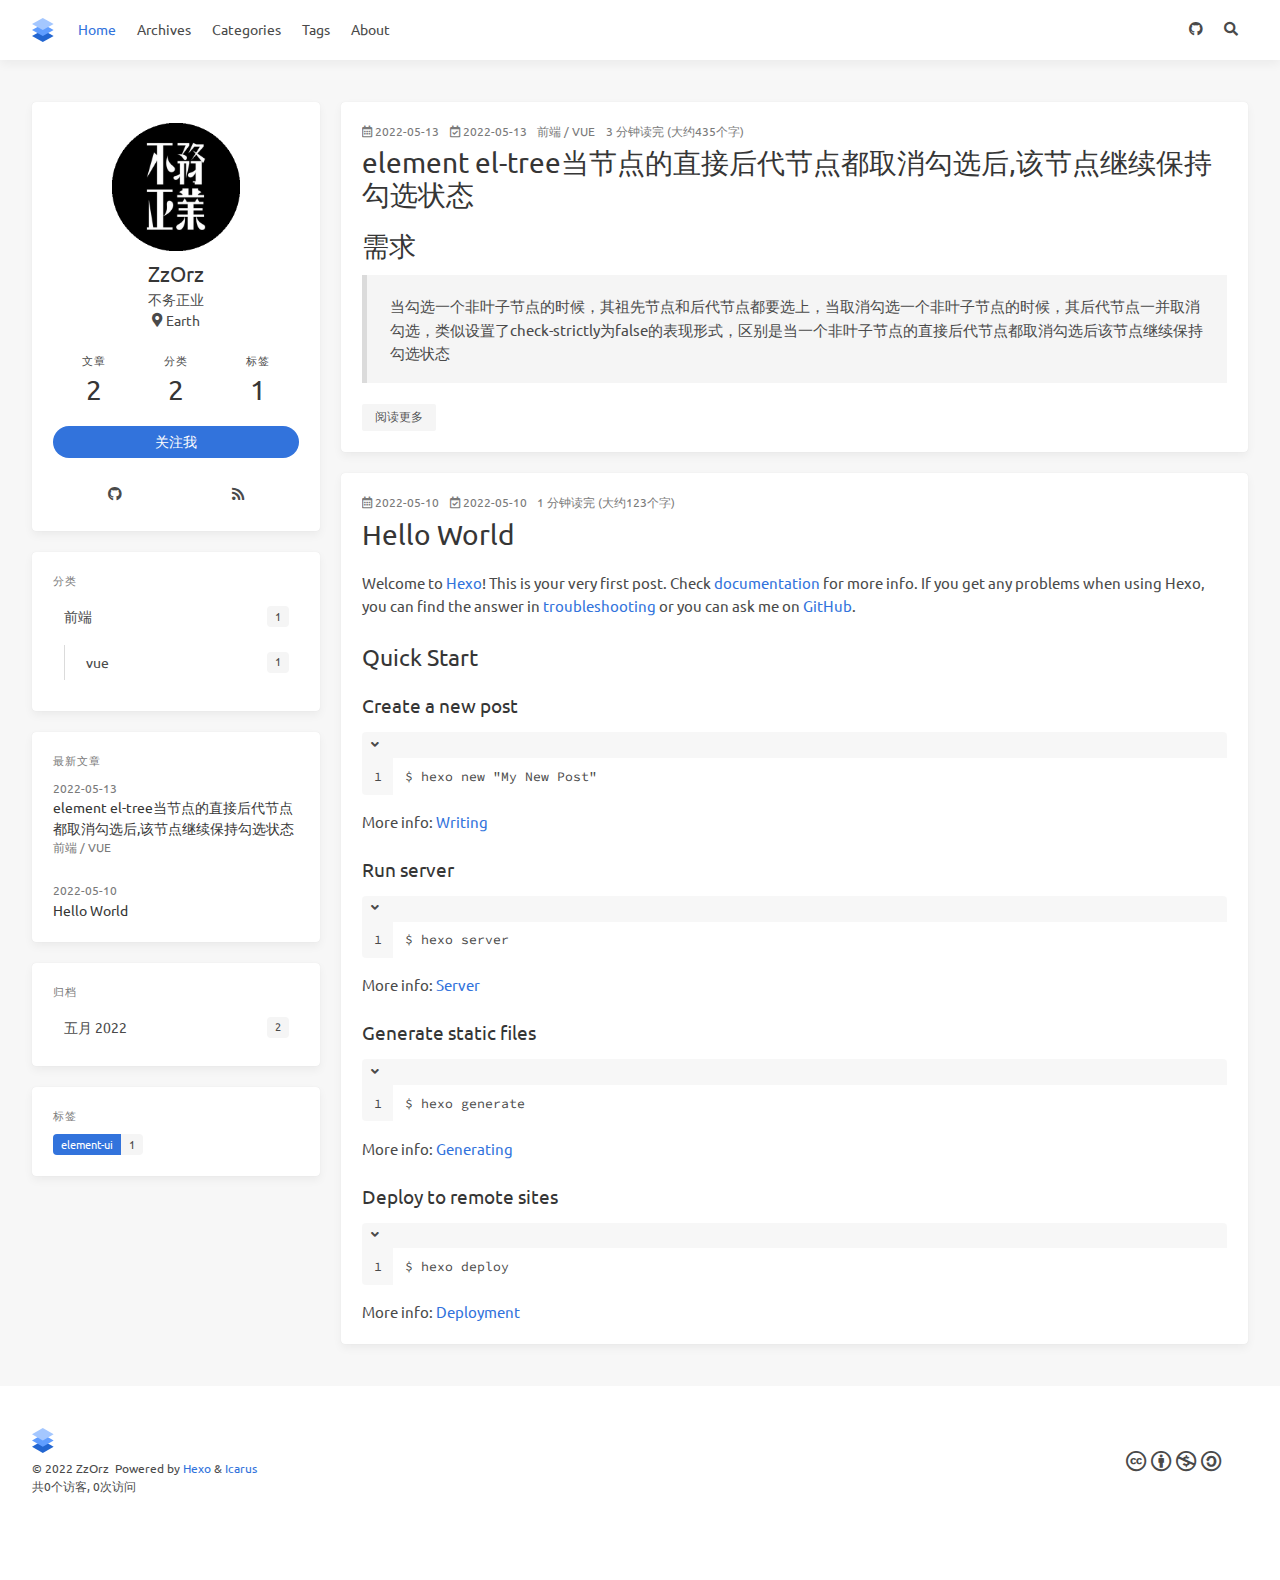
==== commit 2f8e6955: "Site updated: 2022-05-13 22:15:25" ====
--- a/index.html
+++ b/index.html
@@ -1,5 +1,5 @@
 <!doctype html>
-<html lang="zh"><head><meta charset="utf-8"><meta name="viewport" content="width=device-width, initial-scale=1, maximum-scale=1"><meta><title>ZzOrz&#039;s Blog</title><link rel="manifest" href="/manifest.json"><meta name="application-name" content="ZzOrz&#039;s Blog"><meta name="msapplication-TileImage" content="/img/favicon.svg"><meta name="apple-mobile-web-app-capable" content="yes"><meta name="apple-mobile-web-app-title" content="ZzOrz&#039;s Blog"><meta name="apple-mobile-web-app-status-bar-style" content="default"><meta property="og:type" content="blog"><meta property="og:title" content="ZzOrz&#039;s Blog"><meta property="og:url" content="https://0xzzorz.github.io/"><meta property="og:site_name" content="ZzOrz&#039;s Blog"><meta property="og:locale" content="zh_CN"><meta property="og:image" content="https://0xzzorz.github.io/img/og_image.png"><meta property="article:author" content="ZzOrz"><meta property="twitter:card" content="summary"><meta property="twitter:image" content="/img/og_image.png"><script type="application/ld+json">{"@context":"https://schema.org","@type":"BlogPosting","mainEntityOfPage":{"@type":"WebPage","@id":"https://0xZzOrz.github.io"},"headline":"ZzOrz's Blog","image":["https://0xzzorz.github.io/img/og_image.png"],"author":{"@type":"Person","name":"ZzOrz"},"publisher":{"@type":"Organization","name":"ZzOrz's Blog","logo":{"@type":"ImageObject","url":"https://0xzzorz.github.io/img/logo.svg"}},"description":""}</script><link rel="icon" href="/img/favicon.svg"><link rel="stylesheet" href="https://cdnjs.loli.net/ajax/libs/font-awesome/5.15.2/css/all.min.css"><link rel="stylesheet" href="https://cdnjs.loli.net/ajax/libs/highlight.js/9.12.0/styles/atom-one-light.min.css"><link rel="stylesheet" href="https://fonts.loli.net/css2?family=Ubuntu:wght@400;600&amp;family=Source+Code+Pro"><link rel="stylesheet" href="/css/default.css"><style>body>.footer,body>.navbar,body>.section{opacity:0}</style><!--!--><!--!--><!--!--><!--!--><link rel="stylesheet" href="https://cdnjs.loli.net/ajax/libs/cookieconsent/3.1.1/cookieconsent.min.css"><link rel="stylesheet" href="https://cdnjs.loli.net/ajax/libs/lightgallery/1.10.0/css/lightgallery.min.css"><link rel="stylesheet" href="https://cdnjs.loli.net/ajax/libs/justifiedGallery/3.8.1/css/justifiedGallery.min.css"><!--!--><!--!--><style>.pace{-webkit-pointer-events:none;pointer-events:none;-webkit-user-select:none;-moz-user-select:none;user-select:none}.pace-inactive{display:none}.pace .pace-progress{background:#3273dc;position:fixed;z-index:2000;top:0;right:100%;width:100%;height:2px}</style><script src="https://cdnjs.loli.net/ajax/libs/pace/1.2.4/pace.min.js"></script><!--!--><!--!--><!-- hexo injector head_end start --><script>
+<html lang="zh"><head><meta charset="utf-8"><meta name="viewport" content="width=device-width, initial-scale=1, maximum-scale=1"><meta><title>ZzOrz&#039;s Blog</title><link rel="manifest" href="/manifest.json"><meta name="application-name" content="ZzOrz&#039;s Blog"><meta name="msapplication-TileImage" content="/img/favicon.svg"><meta name="apple-mobile-web-app-capable" content="yes"><meta name="apple-mobile-web-app-title" content="ZzOrz&#039;s Blog"><meta name="apple-mobile-web-app-status-bar-style" content="default"><meta property="og:type" content="blog"><meta property="og:title" content="ZzOrz&#039;s Blog"><meta property="og:url" content="https://0xzzorz.github.io/"><meta property="og:site_name" content="ZzOrz&#039;s Blog"><meta property="og:locale" content="zh_CN"><meta property="og:image" content="https://0xzzorz.github.io/img/og_image.png"><meta property="article:author" content="ZzOrz"><meta property="twitter:card" content="summary"><meta property="twitter:image" content="/img/og_image.png"><script type="application/ld+json">{"@context":"https://schema.org","@type":"BlogPosting","mainEntityOfPage":{"@type":"WebPage","@id":"https://0xZzOrz.github.io"},"headline":"ZzOrz's Blog","image":["https://0xzzorz.github.io/img/og_image.png"],"author":{"@type":"Person","name":"ZzOrz"},"publisher":{"@type":"Organization","name":"ZzOrz's Blog","logo":{"@type":"ImageObject","url":"https://0xzzorz.github.io/img/logo.svg"}},"description":""}</script><link rel="icon" href="/img/favicon.svg"><link rel="stylesheet" href="https://cdnjs.loli.net/ajax/libs/font-awesome/5.15.2/css/all.min.css"><link rel="stylesheet" href="https://cdnjs.loli.net/ajax/libs/highlight.js/9.12.0/styles/atom-one-light.min.css"><link rel="stylesheet" href="https://fonts.loli.net/css2?family=Ubuntu:wght@400;600&amp;family=Source+Code+Pro"><link rel="stylesheet" href="/css/default.css"><style>body>.footer,body>.navbar,body>.section{opacity:0}</style><!--!--><!--!--><!--!--><script src="//busuanzi.ibruce.info/busuanzi/2.3/busuanzi.pure.mini.js" defer></script><!--!--><link rel="stylesheet" href="https://cdnjs.loli.net/ajax/libs/cookieconsent/3.1.1/cookieconsent.min.css"><link rel="stylesheet" href="https://cdnjs.loli.net/ajax/libs/lightgallery/1.10.0/css/lightgallery.min.css"><link rel="stylesheet" href="https://cdnjs.loli.net/ajax/libs/justifiedGallery/3.8.1/css/justifiedGallery.min.css"><!--!--><!--!--><style>.pace{-webkit-pointer-events:none;pointer-events:none;-webkit-user-select:none;-moz-user-select:none;user-select:none}.pace-inactive{display:none}.pace .pace-progress{background:#3273dc;position:fixed;z-index:2000;top:0;right:100%;width:100%;height:2px}</style><script src="https://cdnjs.loli.net/ajax/libs/pace/1.2.4/pace.min.js"></script><!--!--><!--!--><!-- hexo injector head_end start --><script>
   (function () {
       function switchTab() {
           if (!location.hash) {
@@ -27,7 +27,9 @@
       switchTab();
       window.addEventListener('hashchange', switchTab, false);
   })();
-  </script><!-- hexo injector head_end end --><meta name="generator" content="Hexo 6.1.0"></head><body class="is-3-column"><nav class="navbar navbar-main"><div class="container navbar-container"><div class="navbar-brand justify-content-center"><a class="navbar-item navbar-logo" href="/"><img src="/img/logo.svg" alt="ZzOrz&#039;s Blog" height="28"></a></div><div class="navbar-menu"><div class="navbar-start"><a class="navbar-item is-active" href="/">Home</a><a class="navbar-item" href="/archives">Archives</a><a class="navbar-item" href="/categories">Categories</a><a class="navbar-item" href="/tags">Tags</a><a class="navbar-item" href="/about">About</a></div><div class="navbar-end"><a class="navbar-item" target="_blank" rel="noopener" title="Download on GitHub" href="https://github.com/0xZzOrz"><i class="fab fa-github"></i></a><a class="navbar-item search" title="搜索" href="javascript:;"><i class="fas fa-search"></i></a></div></div></div></nav><section class="section"><div class="container"><div class="columns"><div class="column order-2 column-main is-8-tablet is-8-desktop is-9-widescreen"><div class="card"><article class="card-content article" role="article"><div class="article-meta is-size-7 is-uppercase level is-mobile"><div class="level-left"><span class="level-item"><i class="far fa-calendar-alt"> </i><time dateTime="${date_xml(page.date)}" title="${date_xml(page.date)}">2022-05-10</time></span><span class="level-item is-hidden-mobile"><i class="far fa-calendar-check"> </i><time dateTime="${date_xml(page.updated)}" title="${date_xml(page.updated)}">2022-05-10</time></span><span class="level-item">1 分钟读完 (大约123个字)</span></div></div><h1 class="title is-3 is-size-4-mobile"><a class="link-muted" href="/2022/05/10/hello-world/">Hello World</a></h1><div class="content"><p>Welcome to <a target="_blank" rel="noopener" href="https://hexo.io/">Hexo</a>! This is your very first post. Check <a target="_blank" rel="noopener" href="https://hexo.io/docs/">documentation</a> for more info. If you get any problems when using Hexo, you can find the answer in <a target="_blank" rel="noopener" href="https://hexo.io/docs/troubleshooting.html">troubleshooting</a> or you can ask me on <a target="_blank" rel="noopener" href="https://github.com/hexojs/hexo/issues">GitHub</a>.</p>
+  </script><!-- hexo injector head_end end --><meta name="generator" content="Hexo 6.1.0"></head><body class="is-3-column"><nav class="navbar navbar-main"><div class="container navbar-container"><div class="navbar-brand justify-content-center"><a class="navbar-item navbar-logo" href="/"><img src="/img/logo.svg" alt="ZzOrz&#039;s Blog" height="28"></a></div><div class="navbar-menu"><div class="navbar-start"><a class="navbar-item is-active" href="/">Home</a><a class="navbar-item" href="/archives">Archives</a><a class="navbar-item" href="/categories">Categories</a><a class="navbar-item" href="/tags">Tags</a><a class="navbar-item" href="/about">About</a></div><div class="navbar-end"><a class="navbar-item" target="_blank" rel="noopener" title="Download on GitHub" href="https://github.com/0xZzOrz"><i class="fab fa-github"></i></a><a class="navbar-item search" title="搜索" href="javascript:;"><i class="fas fa-search"></i></a></div></div></div></nav><section class="section"><div class="container"><div class="columns"><div class="column order-2 column-main is-8-tablet is-8-desktop is-9-widescreen"><div class="card"><article class="card-content article" role="article"><div class="article-meta is-size-7 is-uppercase level is-mobile"><div class="level-left"><span class="level-item"><i class="far fa-calendar-alt"> </i><time dateTime="${date_xml(page.date)}" title="${date_xml(page.date)}">2022-05-13</time></span><span class="level-item is-hidden-mobile"><i class="far fa-calendar-check"> </i><time dateTime="${date_xml(page.updated)}" title="${date_xml(page.updated)}">2022-05-13</time></span><span class="level-item"><a class="link-muted" href="/categories/%E5%89%8D%E7%AB%AF/">前端</a><span> / </span><a class="link-muted" href="/categories/%E5%89%8D%E7%AB%AF/vue/">vue</a></span><span class="level-item">3 分钟读完 (大约435个字)</span></div></div><h1 class="title is-3 is-size-4-mobile"><a class="link-muted" href="/2022/05/13/element%20el-tree%E5%BD%93%E8%8A%82%E7%82%B9%E7%9A%84%E7%9B%B4%E6%8E%A5%E5%90%8E%E4%BB%A3%E8%8A%82%E7%82%B9%E9%83%BD%E5%8F%96%E6%B6%88%E5%8B%BE%E9%80%89%E5%90%8E,%E8%AF%A5%E8%8A%82%E7%82%B9%E7%BB%A7%E7%BB%AD%E4%BF%9D%E6%8C%81%E5%8B%BE%E9%80%89%E7%8A%B6%E6%80%81/">element el-tree当节点的直接后代节点都取消勾选后,该节点继续保持勾选状态</a></h1><div class="content"><h1 id="需求"><a href="#需求" class="headerlink" title="需求"></a>需求</h1><blockquote>
+<p>当勾选一个非叶子节点的时候，其祖先节点和后代节点都要选上，当取消勾选一个非叶子节点的时候，其后代节点一并取消勾选，类似设置了check-strictly为false的表现形式，区别是当一个非叶子节点的直接后代节点都取消勾选后该节点继续保持勾选状态</p>
+</blockquote></div><a class="article-more button is-small is-size-7" href="/2022/05/13/element%20el-tree%E5%BD%93%E8%8A%82%E7%82%B9%E7%9A%84%E7%9B%B4%E6%8E%A5%E5%90%8E%E4%BB%A3%E8%8A%82%E7%82%B9%E9%83%BD%E5%8F%96%E6%B6%88%E5%8B%BE%E9%80%89%E5%90%8E,%E8%AF%A5%E8%8A%82%E7%82%B9%E7%BB%A7%E7%BB%AD%E4%BF%9D%E6%8C%81%E5%8B%BE%E9%80%89%E7%8A%B6%E6%80%81/#more">阅读更多</a></article></div><div class="card"><article class="card-content article" role="article"><div class="article-meta is-size-7 is-uppercase level is-mobile"><div class="level-left"><span class="level-item"><i class="far fa-calendar-alt"> </i><time dateTime="${date_xml(page.date)}" title="${date_xml(page.date)}">2022-05-10</time></span><span class="level-item is-hidden-mobile"><i class="far fa-calendar-check"> </i><time dateTime="${date_xml(page.updated)}" title="${date_xml(page.updated)}">2022-05-10</time></span><span class="level-item">1 分钟读完 (大约123个字)</span></div></div><h1 class="title is-3 is-size-4-mobile"><a class="link-muted" href="/2022/05/10/hello-world/">Hello World</a></h1><div class="content"><p>Welcome to <a target="_blank" rel="noopener" href="https://hexo.io/">Hexo</a>! This is your very first post. Check <a target="_blank" rel="noopener" href="https://hexo.io/docs/">documentation</a> for more info. If you get any problems when using Hexo, you can find the answer in <a target="_blank" rel="noopener" href="https://hexo.io/docs/troubleshooting.html">troubleshooting</a> or you can ask me on <a target="_blank" rel="noopener" href="https://github.com/hexojs/hexo/issues">GitHub</a>.</p>
 <h2 id="Quick-Start"><a href="#Quick-Start" class="headerlink" title="Quick Start"></a>Quick Start</h2><h3 id="Create-a-new-post"><a href="#Create-a-new-post" class="headerlink" title="Create a new post"></a>Create a new post</h3><figure class="highlight bash"><table><tr><td class="gutter"><pre><span class="line">1</span><br></pre></td><td class="code"><pre><span class="line">$ hexo new <span class="string">&quot;My New Post&quot;</span></span><br></pre></td></tr></table></figure>
 
 <p>More info: <a target="_blank" rel="noopener" href="https://hexo.io/docs/writing.html">Writing</a></p>
@@ -40,14 +42,14 @@
 <h3 id="Deploy-to-remote-sites"><a href="#Deploy-to-remote-sites" class="headerlink" title="Deploy to remote sites"></a>Deploy to remote sites</h3><figure class="highlight bash"><table><tr><td class="gutter"><pre><span class="line">1</span><br></pre></td><td class="code"><pre><span class="line">$ hexo deploy</span><br></pre></td></tr></table></figure>
 
 <p>More info: <a target="_blank" rel="noopener" href="https://hexo.io/docs/one-command-deployment.html">Deployment</a></p>
-</div></article></div></div><div class="column column-left is-4-tablet is-4-desktop is-3-widescreen  order-1"><div class="card widget" data-type="profile"><div class="card-content"><nav class="level"><div class="level-item has-text-centered flex-shrink-1"><div><figure class="image is-128x128 mx-auto mb-2"><img class="avatar" src="/img/avatar.png" alt="ZzOrz"></figure><p class="title is-size-4 is-block" style="line-height:inherit;">ZzOrz</p><p class="is-size-6 is-block">不务正业</p><p class="is-size-6 is-flex justify-content-center"><i class="fas fa-map-marker-alt mr-1"></i><span>Earth</span></p></div></div></nav><nav class="level is-mobile"><div class="level-item has-text-centered is-marginless"><div><p class="heading">文章</p><a href="/archives"><p class="title">1</p></a></div></div><div class="level-item has-text-centered is-marginless"><div><p class="heading">分类</p><a href="/categories"><p class="title">0</p></a></div></div><div class="level-item has-text-centered is-marginless"><div><p class="heading">标签</p><a href="/tags"><p class="title">0</p></a></div></div></nav><div class="level"><a class="level-item button is-primary is-rounded" href="https://github.com/ppoffice" target="_blank" rel="noopener">关注我</a></div><div class="level is-mobile is-multiline"><a class="level-item button is-transparent is-marginless" target="_blank" rel="noopener" title="Github" href="https://github.com/ppoffice"><i class="fab fa-github"></i></a><a class="level-item button is-transparent is-marginless" target="_blank" rel="noopener" title="RSS" href="/"><i class="fas fa-rss"></i></a></div></div></div><!--!--><!--!--><div class="card widget" data-type="recent-posts"><div class="card-content"><h3 class="menu-label">最新文章</h3><article class="media"><div class="media-content"><p class="date"><time dateTime="2022-05-10T03:17:18.511Z">2022-05-10</time></p><p class="title"><a href="/2022/05/10/hello-world/">Hello World</a></p></div></article></div></div><div class="card widget" data-type="archives"><div class="card-content"><div class="menu"><h3 class="menu-label">归档</h3><ul class="menu-list"><li><a class="level is-mobile" href="/archives/2022/05/"><span class="level-start"><span class="level-item">五月 2022</span></span><span class="level-end"><span class="level-item tag">1</span></span></a></li></ul></div></div></div><!--!--></div><!--!--></div></div></section><footer class="footer"><div class="container"><div class="level"><div class="level-start"><a class="footer-logo is-block mb-2" href="/"><img src="/img/logo.svg" alt="ZzOrz&#039;s Blog" height="28"></a><p class="is-size-7"><span>&copy; 2022 ZzOrz</span>  Powered by <a href="https://hexo.io/" target="_blank" rel="noopener">Hexo</a> &amp; <a href="https://github.com/ppoffice/hexo-theme-icarus" target="_blank" rel="noopener">Icarus</a></p></div><div class="level-end"><div class="field has-addons"><p class="control"><a class="button is-transparent is-large" target="_blank" rel="noopener" title="CC BY-NC-SA 4.0" href="https://creativecommons.org/licenses/by-nc-sa/4.0/"><i class="fab fa-creative-commons"></i> <i class="fab fa-creative-commons-by"></i> <i class="fab fa-creative-commons-nc"></i> <i class="fab fa-creative-commons-sa"></i> </a></p></div></div></div></div></footer><script src="https://cdnjs.loli.net/ajax/libs/jquery/3.3.1/jquery.min.js"></script><script src="https://cdnjs.loli.net/ajax/libs/moment.js/2.22.2/moment-with-locales.min.js"></script><script src="https://cdnjs.loli.net/ajax/libs/clipboard.js/2.0.4/clipboard.min.js" defer></script><script>moment.locale("zh-CN");</script><script>var IcarusThemeSettings = {
+</div></article></div></div><div class="column column-left is-4-tablet is-4-desktop is-3-widescreen  order-1"><div class="card widget" data-type="profile"><div class="card-content"><nav class="level"><div class="level-item has-text-centered flex-shrink-1"><div><figure class="image is-128x128 mx-auto mb-2"><img class="avatar" src="/img/avatar.png" alt="ZzOrz"></figure><p class="title is-size-4 is-block" style="line-height:inherit;">ZzOrz</p><p class="is-size-6 is-block">不务正业</p><p class="is-size-6 is-flex justify-content-center"><i class="fas fa-map-marker-alt mr-1"></i><span>Earth</span></p></div></div></nav><nav class="level is-mobile"><div class="level-item has-text-centered is-marginless"><div><p class="heading">文章</p><a href="/archives"><p class="title">2</p></a></div></div><div class="level-item has-text-centered is-marginless"><div><p class="heading">分类</p><a href="/categories"><p class="title">2</p></a></div></div><div class="level-item has-text-centered is-marginless"><div><p class="heading">标签</p><a href="/tags"><p class="title">1</p></a></div></div></nav><div class="level"><a class="level-item button is-primary is-rounded" href="https://github.com/0xZzOrz" target="_blank" rel="noopener">关注我</a></div><div class="level is-mobile is-multiline"><a class="level-item button is-transparent is-marginless" target="_blank" rel="noopener" title="Github" href="https://github.com/0xZzOrz"><i class="fab fa-github"></i></a><a class="level-item button is-transparent is-marginless" target="_blank" rel="noopener" title="RSS" href="/"><i class="fas fa-rss"></i></a></div></div></div><!--!--><div class="card widget" data-type="categories"><div class="card-content"><div class="menu"><h3 class="menu-label">分类</h3><ul class="menu-list"><li><a class="level is-mobile" href="/categories/%E5%89%8D%E7%AB%AF/"><span class="level-start"><span class="level-item">前端</span></span><span class="level-end"><span class="level-item tag">1</span></span></a><ul><li><a class="level is-mobile" href="/categories/%E5%89%8D%E7%AB%AF/vue/"><span class="level-start"><span class="level-item">vue</span></span><span class="level-end"><span class="level-item tag">1</span></span></a></li></ul></li></ul></div></div></div><div class="card widget" data-type="recent-posts"><div class="card-content"><h3 class="menu-label">最新文章</h3><article class="media"><div class="media-content"><p class="date"><time dateTime="2022-05-13T05:06:09.000Z">2022-05-13</time></p><p class="title"><a href="/2022/05/13/element%20el-tree%E5%BD%93%E8%8A%82%E7%82%B9%E7%9A%84%E7%9B%B4%E6%8E%A5%E5%90%8E%E4%BB%A3%E8%8A%82%E7%82%B9%E9%83%BD%E5%8F%96%E6%B6%88%E5%8B%BE%E9%80%89%E5%90%8E,%E8%AF%A5%E8%8A%82%E7%82%B9%E7%BB%A7%E7%BB%AD%E4%BF%9D%E6%8C%81%E5%8B%BE%E9%80%89%E7%8A%B6%E6%80%81/">element el-tree当节点的直接后代节点都取消勾选后,该节点继续保持勾选状态</a></p><p class="categories"><a href="/categories/%E5%89%8D%E7%AB%AF/">前端</a> / <a href="/categories/%E5%89%8D%E7%AB%AF/vue/">vue</a></p></div></article><article class="media"><div class="media-content"><p class="date"><time dateTime="2022-05-10T03:17:18.511Z">2022-05-10</time></p><p class="title"><a href="/2022/05/10/hello-world/">Hello World</a></p></div></article></div></div><div class="card widget" data-type="archives"><div class="card-content"><div class="menu"><h3 class="menu-label">归档</h3><ul class="menu-list"><li><a class="level is-mobile" href="/archives/2022/05/"><span class="level-start"><span class="level-item">五月 2022</span></span><span class="level-end"><span class="level-item tag">2</span></span></a></li></ul></div></div></div><div class="card widget" data-type="tags"><div class="card-content"><div class="menu"><h3 class="menu-label">标签</h3><div class="field is-grouped is-grouped-multiline"><div class="control"><a class="tags has-addons" href="/tags/element-ui/"><span class="tag">element-ui</span><span class="tag">1</span></a></div></div></div></div></div></div><!--!--></div></div></section><footer class="footer"><div class="container"><div class="level"><div class="level-start"><a class="footer-logo is-block mb-2" href="/"><img src="/img/logo.svg" alt="ZzOrz&#039;s Blog" height="28"></a><p class="is-size-7"><span>&copy; 2022 ZzOrz</span>  Powered by <a href="https://hexo.io/" target="_blank" rel="noopener">Hexo</a> &amp; <a href="https://github.com/ppoffice/hexo-theme-icarus" target="_blank" rel="noopener">Icarus</a><br><span id="busuanzi_container_site_uv">共<span id="busuanzi_value_site_uv">0</span>个访客, <span id="busuanzi_value_site_pv">0</span>次访问</span></p></div><div class="level-end"><div class="field has-addons"><p class="control"><a class="button is-transparent is-large" target="_blank" rel="noopener" title="CC BY-NC-SA 4.0" href="https://creativecommons.org/licenses/by-nc-sa/4.0/"><i class="fab fa-creative-commons"></i> <i class="fab fa-creative-commons-by"></i> <i class="fab fa-creative-commons-nc"></i> <i class="fab fa-creative-commons-sa"></i> </a></p></div></div></div></div></footer><script src="https://cdnjs.loli.net/ajax/libs/jquery/3.3.1/jquery.min.js"></script><script src="https://cdnjs.loli.net/ajax/libs/moment.js/2.22.2/moment-with-locales.min.js"></script><script src="https://cdnjs.loli.net/ajax/libs/clipboard.js/2.0.4/clipboard.min.js" defer></script><script>moment.locale("zh-CN");</script><script>var IcarusThemeSettings = {
             article: {
                 highlight: {
                     clipboard: true,
                     fold: 'unfolded'
                 }
             }
-        };</script><script src="/js/column.js"></script><script src="/js/animation.js"></script><a id="back-to-top" title="回到顶端" href="javascript:;"><i class="fas fa-chevron-up"></i></a><script src="/js/back_to_top.js" defer></script><!--!--><!--!--><!--!--><script src="https://cdnjs.loli.net/ajax/libs/cookieconsent/3.1.1/cookieconsent.min.js" defer></script><script>window.addEventListener("load", () => {
+        };</script><script src="/js/column.js"></script><script src="/js/animation.js"></script><a id="back-to-top" title="回到顶端" href="javascript:;"><i class="fas fa-chevron-up"></i></a><script src="/js/back_to_top.js" defer></script><!--!--><!--!--><!--!--><!--!--><script src="https://cdnjs.loli.net/ajax/libs/cookieconsent/3.1.1/cookieconsent.min.js" defer></script><script>window.addEventListener("load", () => {
       window.cookieconsent.initialise({
         type: "info",
         theme: "edgeless",
